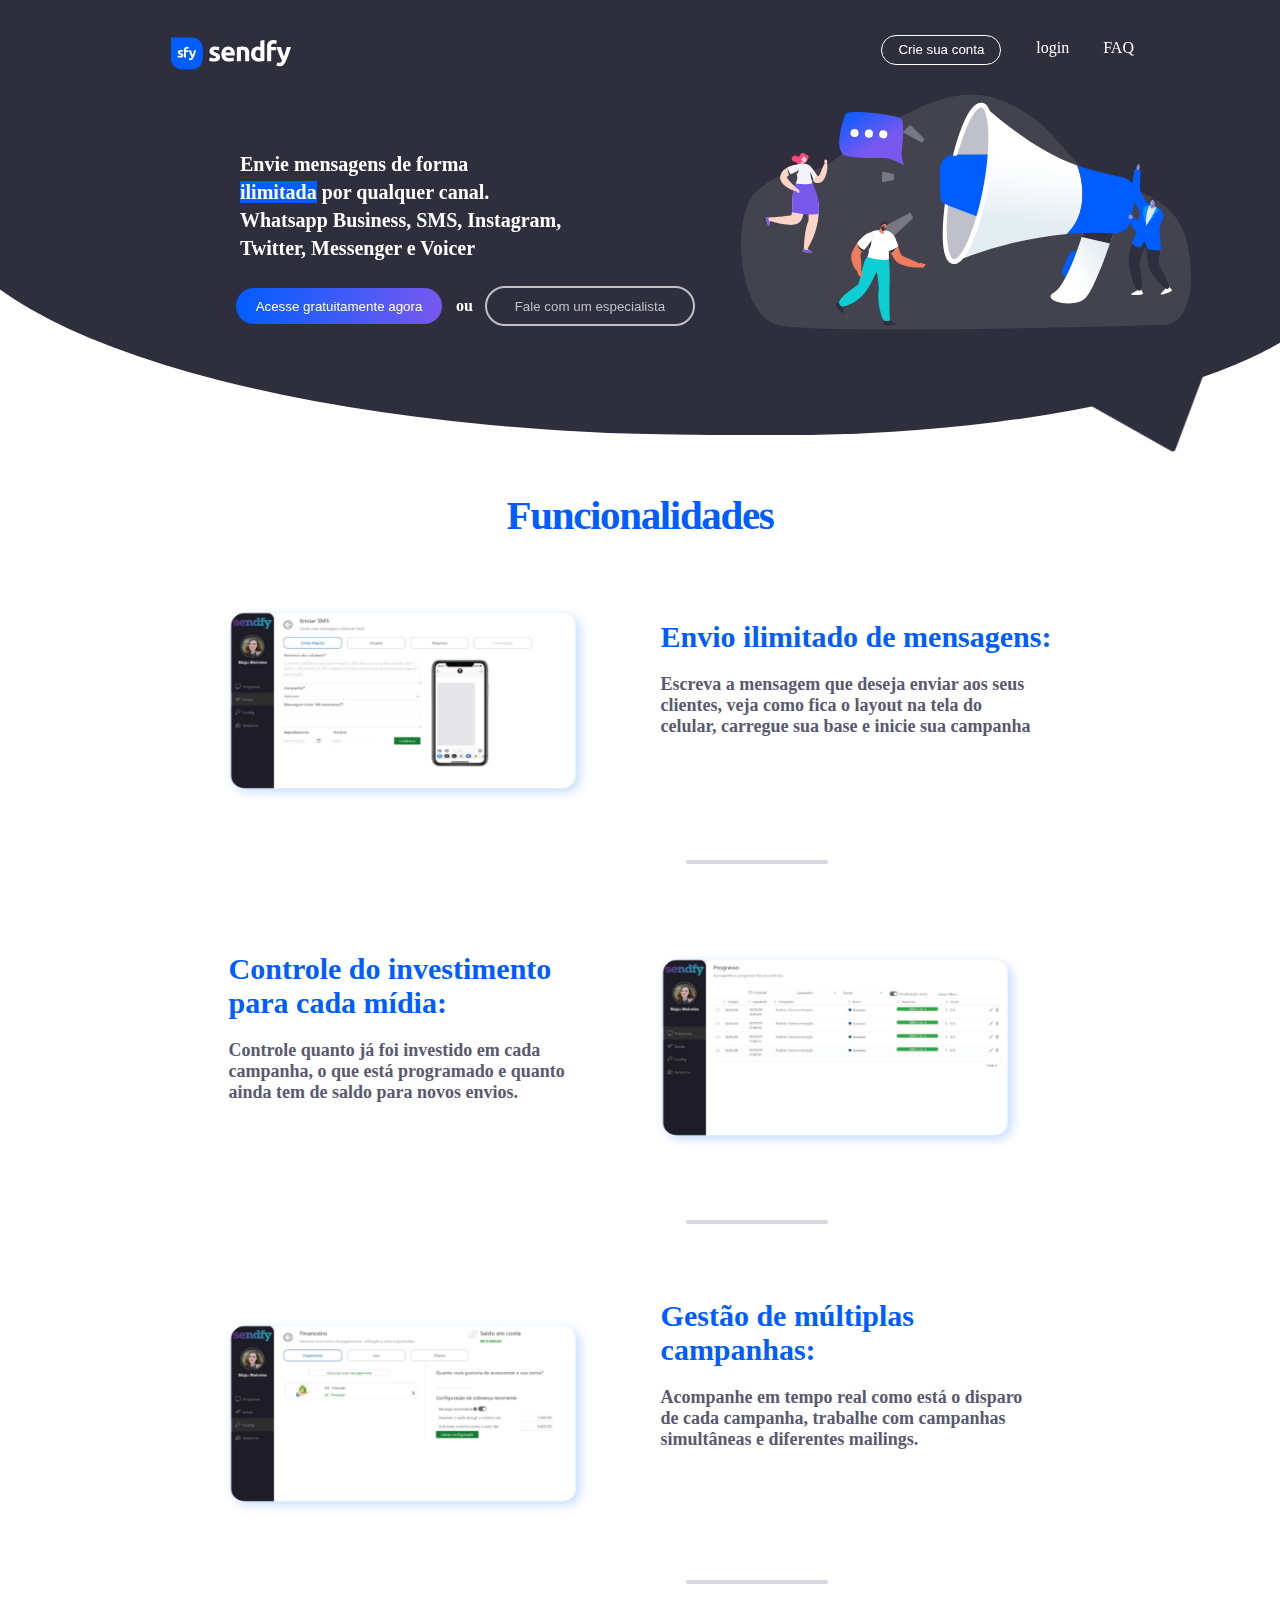
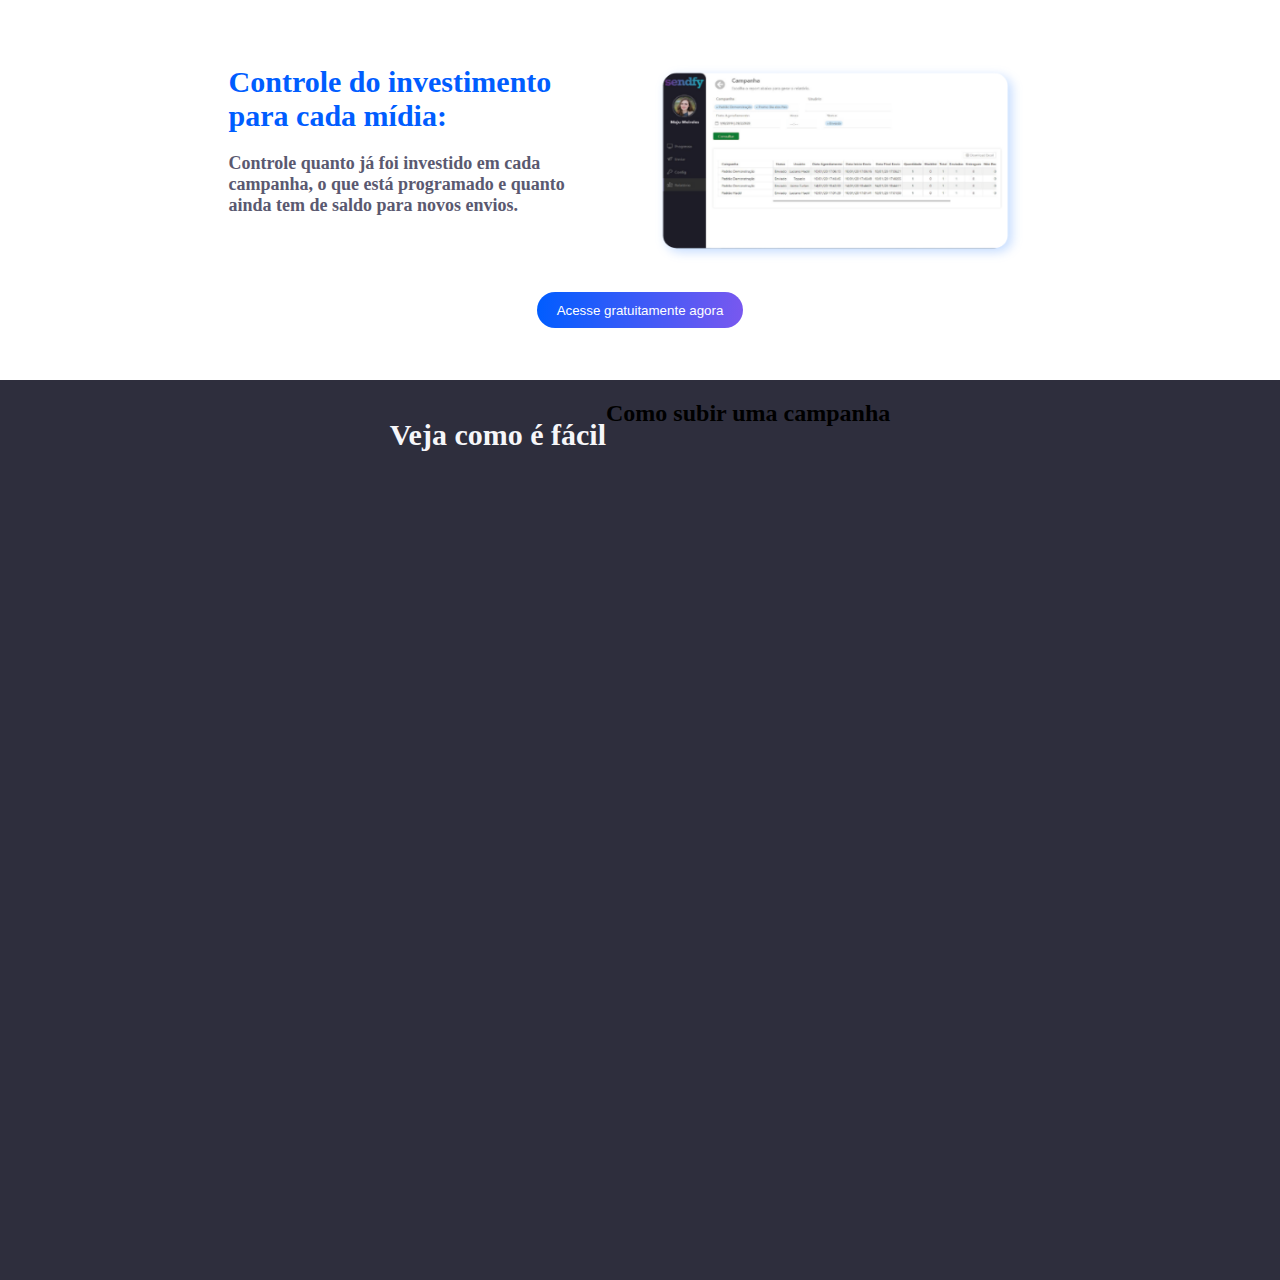
==== index.html @ 3ea8d03f "Parte de funcionalidades no index" ====
<!DOCTYPE html>
<html lang="en">
<head>
    <meta charset="UTF-8">
    <meta name="viewport" content="width=device-width, initial-scale=1.0">
    <meta http-equiv="X-UA-Compatible" content="ie=edge">
    <title>Sendfy</title>
    <link rel="stylesheet" type="text/css" href="./css/index.css">
</head>
<body>
    <div class="cabecalho-rolagem">
        <img class="logo_sendfy_rolagem" src="./imgs/logo_sendfy.svg"/>
        <button class="botao-criar-conta menu-rolagem">Crie sua conta</button>
        <div class="menu-cabecalho menu-rolagem-div">
            <a class="login">login</a>
            <a class="faq">FAQ</a>
        </div>
    </div>
    <div class="cabecalho">
        <button class="botao-criar-conta">Crie sua conta</button>
        <div class="menu-cabecalho">
            <a class="login">login</a>
            <a class="faq">FAQ</a>
        </div>
        <img class="logo_sendfy" src="./imgs/logo_sendfy.svg"/>
        <img class="ilustra_topo" src="./imgs/ilustra_topo.svg"/>
        <p class="texto-cabecalho-1"><b>Envie mensagens de forma <br><a class="ilimitada">ilimitada<a> por qualquer canal.<br>
            Whatsapp Business, SMS, Instagram, Twitter, Messenger e Voicer</br></p>
        <div class="botoes-cabecalho">
            <button class="botao-acesse-agora">Acesse gratuitamente agora</button>
            &nbsp; ou &nbsp;
            <button class="botao-falar-com">Fale com um especialista</button>
        </div>
        
    </div>
    <div class="funcionalidades">
        <h3 class="titulo-funcionalidades">Funcionalidades</h3>
        <div class="div-funcionalidades">
            <div class="funcionalidades-esquerda">
                <img class="img-funcionalidade" src="./imgs/Asset 10.png">
                <div class="borda"></div>
                <h1 class="titulo-funcionalidade">Controle do investimento<br> para cada mídia:</h1>
                <p class="texto-funcionalidade posicionamento-texto">Controle quanto já foi investido em cada<br>
                    campanha, o que está programado e quanto<br>
                    ainda tem de saldo para novos envios.</p>
                <img class="img-funcionalidade" src="./imgs/Asset 8.png">
                <div class="borda-3"></div>
                <h1 class="titulo-funcionalidade">Controle do investimento<br> para cada mídia:</h1>
                <p class="texto-funcionalidade posicionamento-texto">Controle quanto já foi investido em cada<br>
                    campanha, o que está programado e quanto<br>
                    ainda tem de saldo para novos envios.</p>
            </div>
            
            <div class="funcionalidades-direita">
                <h1 class="titulo-funcionalidade">Envio ilimitado de mensagens:</h1>
                <p class="texto-funcionalidade posicionamento-texto">Escreva a mensagem que deseja enviar aos seus <br>
                clientes, veja como fica o layout na tela do <br>
                celular, carregue sua
               base e inicie sua campanha</p>
               <img class="img-funcionalidade" src="./imgs/Asset 9.png">
               <div class="borda-2"></div>
               <h1 class="titulo-funcionalidade">Gestão de múltiplas <br> campanhas:</h1>
               <p class="texto-funcionalidade posicionamento-texto">Acompanhe em tempo real como está o disparo<br>
                de cada campanha, trabalhe com campanhas<br>
                simultâneas e diferentes mailings.</p>
                <img class="img-funcionalidade" src="./imgs/Asset 7.png">
            </div>
            <button class="botao-acesse-agora-funcionalidades">Acesse gratuitamente agora</button>
        </div>
    </div>
    <div class="veja">
        <h1 class="titulo-veja">Veja como é fácil</h1>
        <div class="veja-textos">
            <h2 class="veja-campanha">Como subir uma campanha</h2>
        </div>
        <div class="veja-imgs">
            
        </div>
    </div>
</body>
</html>
---- css/index.css ----
body{
    margin: 0;
    height: 2000px;
    overflow-x: hidden;
}

.cabecalho{
    top: 0px;
    left: -62px;
    width: 110%;
    height: 435px;
    background: #2E2E3D 0% 0% no-repeat padding-box;
    opacity: 1;
    border-radius: 0 0 40% 55%;
    position: absolute;
    z-index: 2;
}
.cabecalho-rolagem{
    width: 100%;
    height: 50px;
    background: rgba(46, 46, 61, 0.8) no-repeat padding-box;
    position: fixed;
    z-index: 1;
}

.cabecalho:after {
    content: "";
    width: 3px;
    height: 40px;
    position: absolute;
    border-left: 60px solid transparent;
    border-right: 60px solid transparent;
    border-top: 70px solid #2E2E3D;
    bottom: -57px;
    left: 83%;
    transform: rotate(71deg);
    -ms-transform: rotate(72deg);
    -webkit-transform: rotate(-20deg);
}

.logo_sendfy {
    position: absolute;
    top: 7%;
    left: 233px;
    width: 120px;
    height: 47px;
    /* background: transparent url(./imgs/logo_sendfy.png) 0% 0% no-repeat padding-box; */
    opacity: 1;
}

.logo_sendfy_rolagem{
    position: absolute;
    left: 249px;
    width: 130px;
    height: 47px;
    /* background: transparent url(./imgs/logo_sendfy.png) 0% 0% no-repeat padding-box; */
    opacity: 1 !important;
}

.ilustra_topo {
    position: absolute;
    top: 36px;
    left: 57%;
    width: 450px;
    height: 352px;
    /* background: transparent url(./imgs/ilustra_topo.png) 0% 0% no-repeat padding-box; */
    opacity: 1;
}

.texto-cabecalho-1 {
    position: relative;
    margin: 0;
    line-height: 28px;
    font-size: 20px;
    top: 150px;
    left: 302px;
    width: 389px;
    height: 30px;
    text-align: left;
    font: Regular 27px/39px Objektiv Mk3 XBold;
    letter-spacing: 0;
    color: #FFFFFF;
    opacity: 1;
}

.ilimitada{
    background: #005DFF 0% 0% no-repeat padding-box;
}

.menu-cabecalho{
    position: absolute;
    left: 78%;
    top: 9%;
}

.botao-criar-conta {
    position: absolute;
    left: 67%;
    top: 8%;
    border-radius: 20px;
    width: 120px;
    height: 30px;
    background: #FFFFFF00 0% 0% no-repeat padding-box;
    border: 1px solid #FFFFFF;
    color: #FFFFFF;
    border-radius: 20px;
    opacity: 1;
}

.botoes-cabecalho{
    position: absolute;
    top: 286px;
    left: 296px;
    color: #FFFFFF;
}

.botao-acesse-agora{
    width: 210px;
    height: 40px;
    background: transparent linear-gradient(94deg, #005DFF 0%, #7958EF 100%) 0% 0% no-repeat padding-box;
    border-radius: 25px;
    border-color: transparent;
    color: #FFFFFF;
    opacity: 1;
}

.botao-falar-com{
    width: 210px;
    height: 40px;
    border: 2px solid #C0C0C5;
    background: transparent;
    color: #C0C0C5;
    border-radius: 25px;
    opacity: 1;
}

.menu-rolagem{
    margin-top: 4px;
}

.menu-rolagem-div{
    margin-top: 8px;
}

.login{
    margin-right: 30px;
    letter-spacing: 0;
    color: #FFFFFF;
    opacity: 1;
}

.faq{
    margin-right: 30px;
    letter-spacing: 0;
    color: #FFFFFF;
    opacity: 1; 
}
.funcionalidades{
    position: absolute;
    top: 450px;
    width: 100vw;
    height: 100vh;
    display: flex;
    flex-direction: row;
    justify-content: center;
    /* align-items: center */
}
.titulo-funcionalidades{
    width: 356px;
    height: 47px;
    font-size: 41px;
    text-align: center;
    /* font: Black 45px/64px Objektiv Mk3; */
    letter-spacing: -1.35px;
    color: #005DFF;
    opacity: 1;
}

.div-funcionalidades{
    position: absolute;
    top: 150px;
    width: 100vw;
    height: 100vh;
    display: flex;
    flex-direction: row;
    justify-content: center;
    /* align-items: center */
}

.img-funcionalidade{
    width: 380px;
    height: 208px;
    margin-right: 5%;
    margin-left: -12px;
    margin-bottom: 120px;
}

.titulo-funcionalidade{
    text-align: left;
    font: Medium 25px/30px Objektiv Mk3;
    letter-spacing: 0;
    color: #005DFF;
    opacity: 1;
    font-weight: bold;
    font-size: 30px;
}

.texto-funcionalidade{
    text-align: left;
    font: Regular 17px/24px Objektiv Mk3;
    letter-spacing: 0;
    color: #5A5970;
    opacity: 1;
    font-size: 18px;
}

.funcionalidades-esquerda{
    margin-right: 5%;
}

.posicionamento-texto{
    margin-bottom: 210px;
}

.borda{
    top: 260px;
    left: 686px;
    width: 142px;
    height: 4px;
    background: #7F7DA1 0% 0% no-repeat padding-box;
    border-radius: 2px;
    opacity: 0.3;
    position: absolute;
}

.borda-2{
    top: 620px;
    left: 686px;
    width: 142px;
    height: 4px;
    background: #7F7DA1 0% 0% no-repeat padding-box;
    border-radius: 2px;
    opacity: 0.3;
    position: absolute;
}

.borda-3{
    top: 980px;
    left: 686px;
    width: 142px;
    height: 4px;
    background: #7F7DA1 0% 0% no-repeat padding-box;
    border-radius: 2px;
    opacity: 0.3;
    position: absolute;
}

.botao-acesse-agora-funcionalidades{
    position: absolute;
    top: 1290px;
    width: 210px;
    height: 40px;
    background: transparent linear-gradient(94deg, #005DFF 0%, #7958EF 100%) 0% 0% no-repeat padding-box;
    border-radius: 25px;
    border-color: transparent;
    color: #FFFFFF;
    opacity: 1;
}

.veja{
    position: absolute;
    top: 1980px;
    background: #2E2E3D 0% 0% no-repeat padding-box;
    opacity: 1;
    width: 100vw;
    height: 100vh;
    display: flex;
    flex-direction: row;
    justify-content: center;
}

.titulo-veja{
    color: #F6F6F9;
    font-size: 30px;
    margin-top: 3%;
}

.veja-textos{
    
}
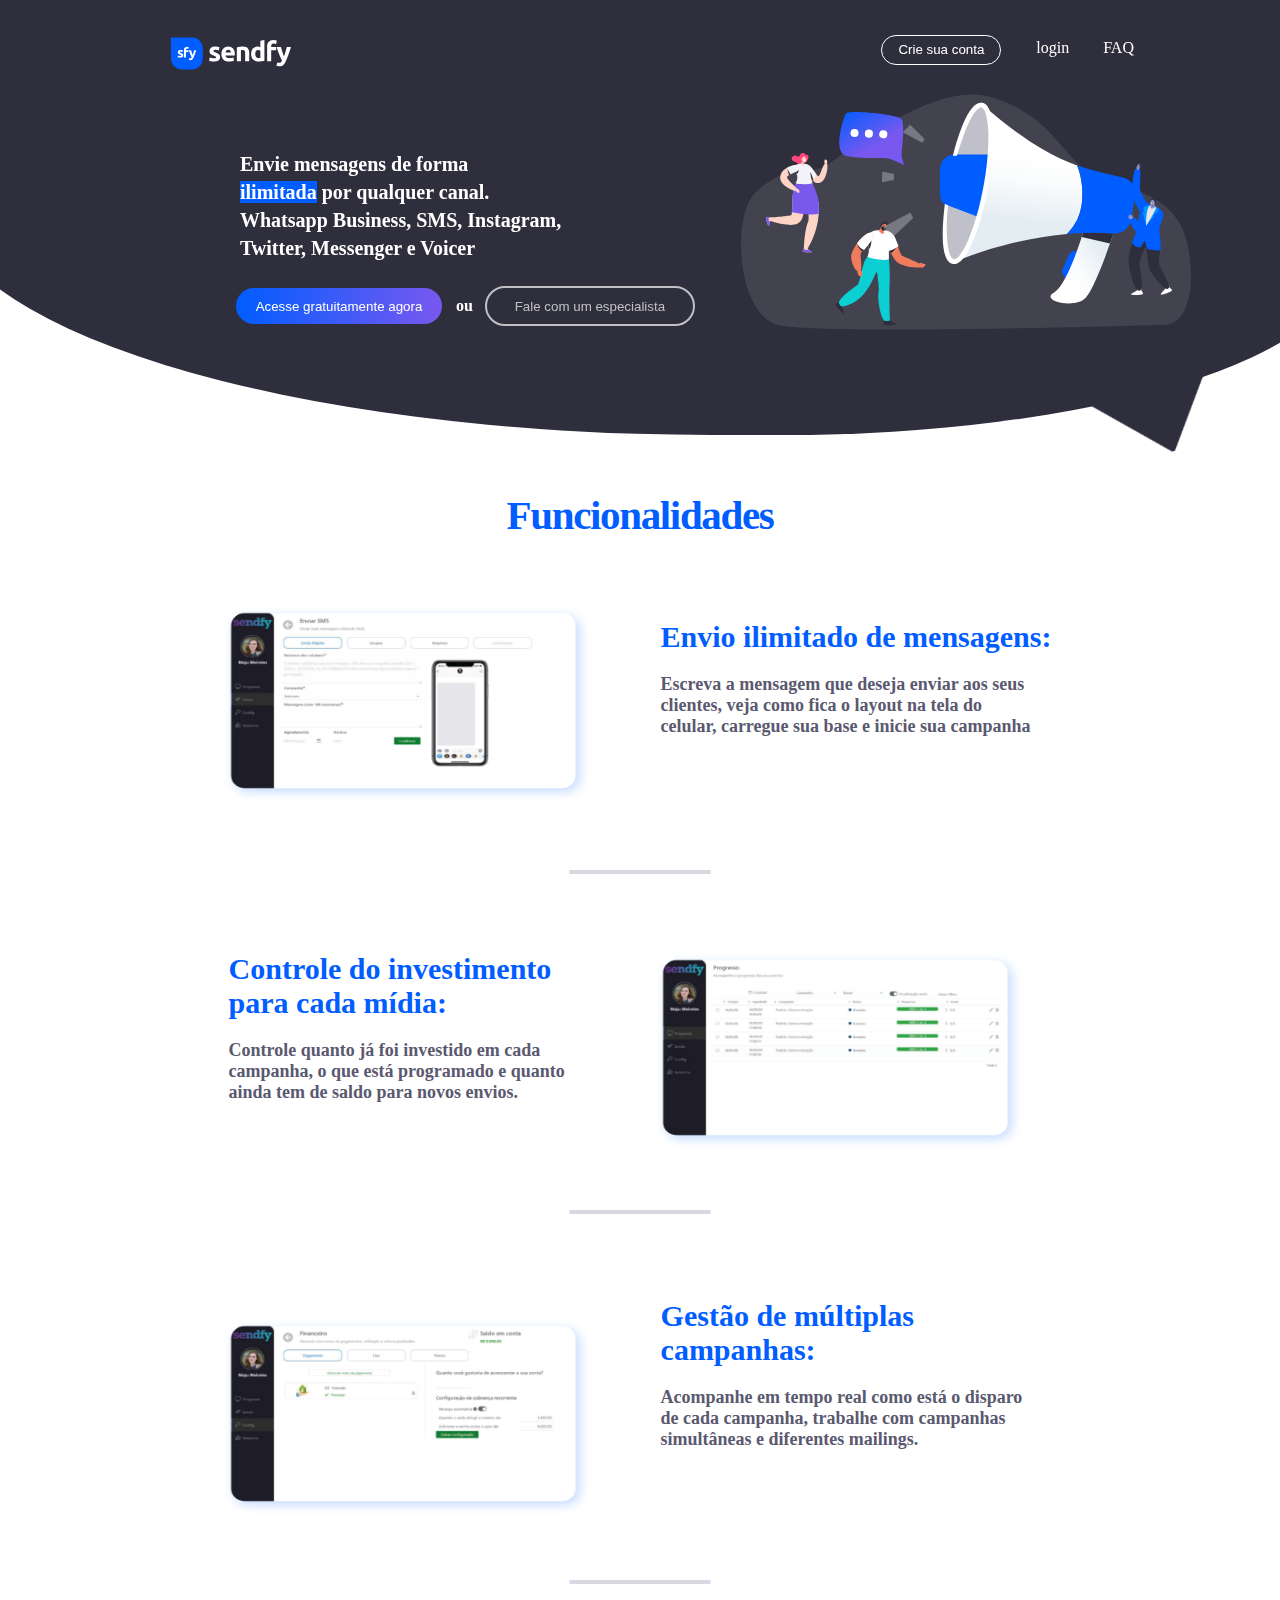
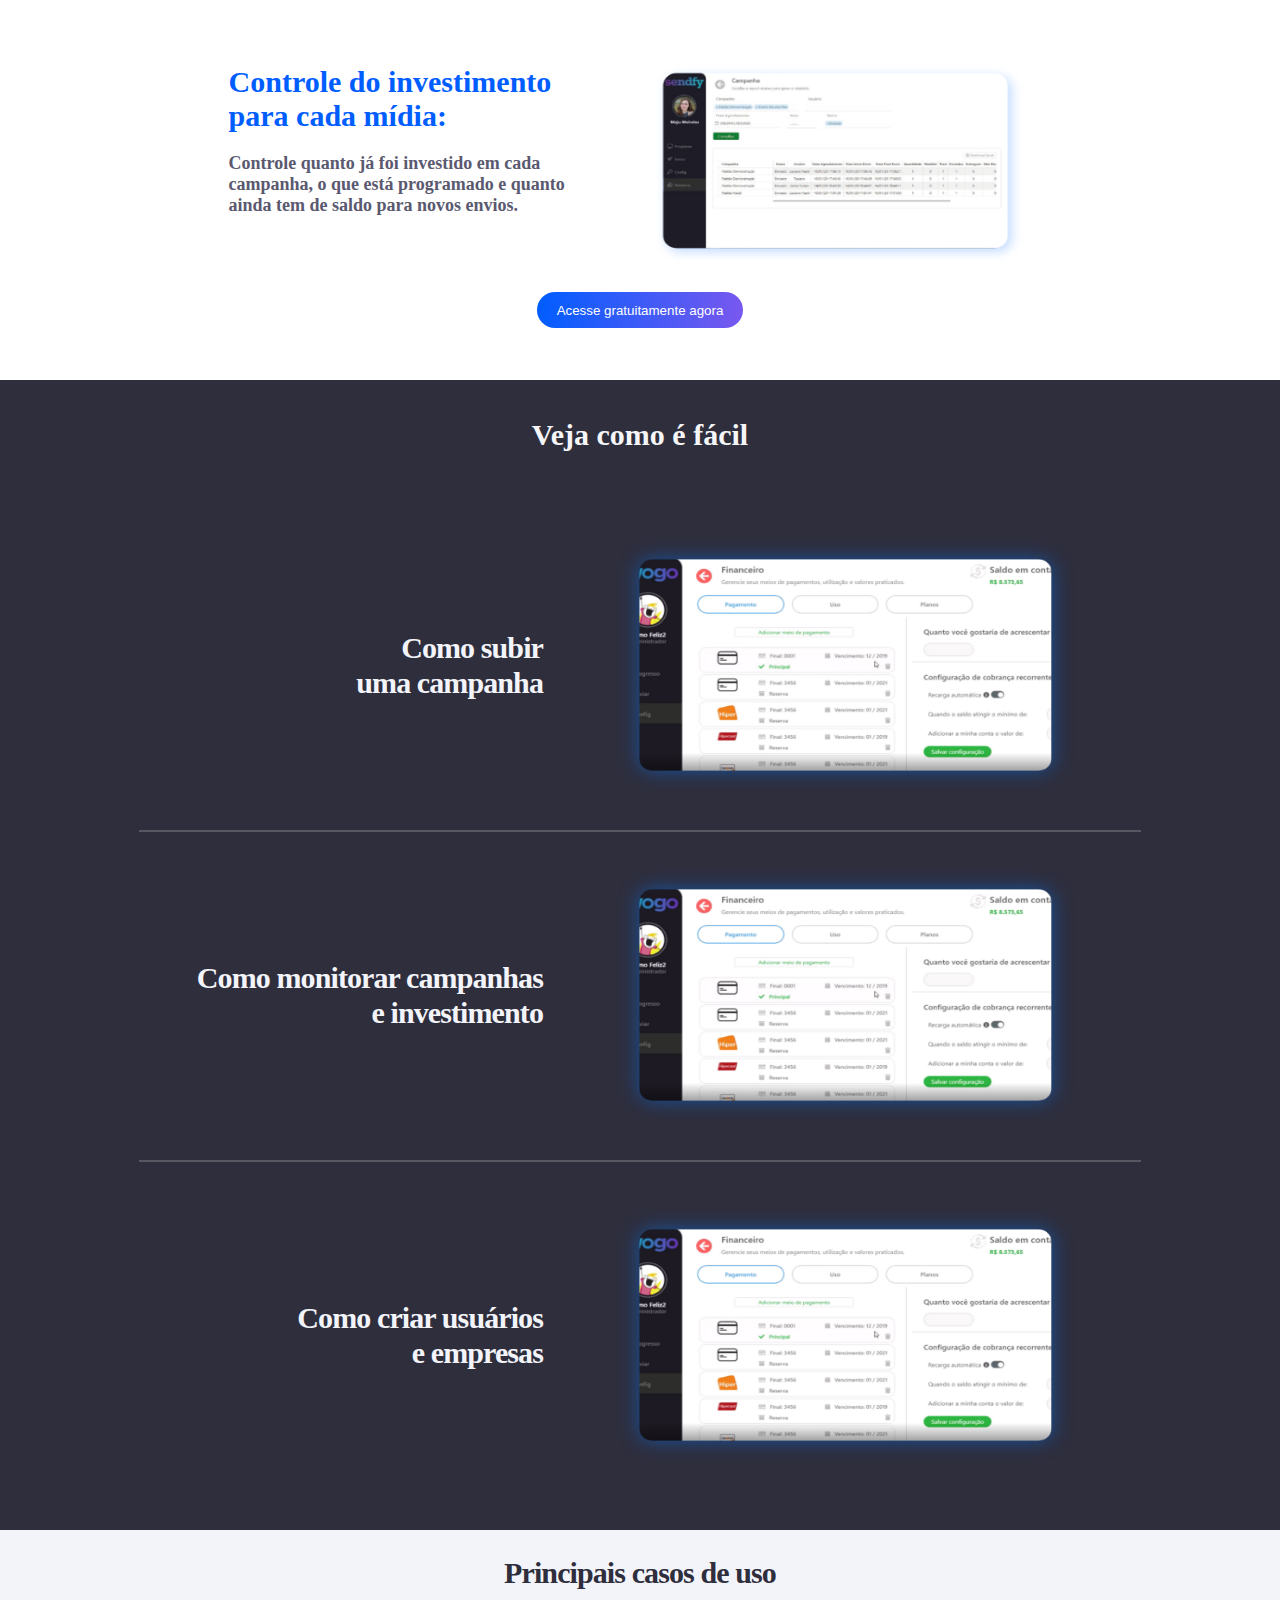
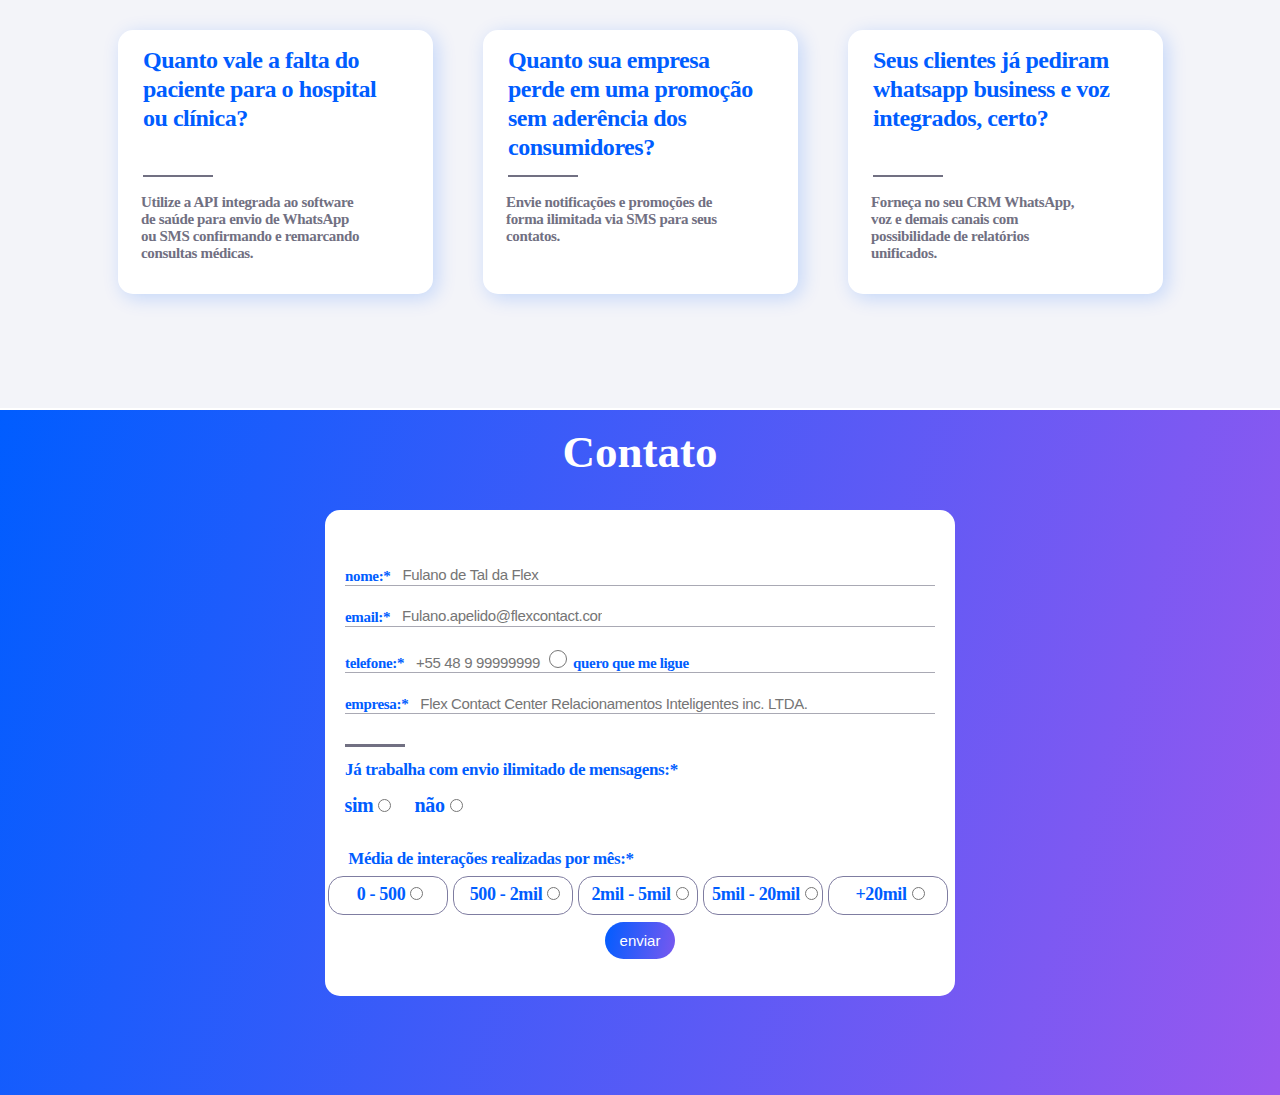
==== commit 4698333c: "casos e inicio do rodapé" ====
--- a/index.html
+++ b/index.html
@@ -13,14 +13,14 @@
         <button class="botao-criar-conta menu-rolagem">Crie sua conta</button>
         <div class="menu-cabecalho menu-rolagem-div">
             <a class="login">login</a>
-            <a class="faq">FAQ</a>
+            <a class="faq" href="faq.html">FAQ</a>
         </div>
     </div>
     <div class="cabecalho">
         <button class="botao-criar-conta">Crie sua conta</button>
         <div class="menu-cabecalho">
             <a class="login">login</a>
-            <a class="faq">FAQ</a>
+            <a class="faq" href="faq.html">FAQ</a>
         </div>
         <img class="logo_sendfy" src="./imgs/logo_sendfy.svg"/>
         <img class="ilustra_topo" src="./imgs/ilustra_topo.svg"/>
@@ -35,30 +35,30 @@
     </div>
     <div class="funcionalidades">
         <h3 class="titulo-funcionalidades">Funcionalidades</h3>
+        <div class="borda"></div>
+        <div class="borda-2"></div>
+        <div class="borda-3"></div>
         <div class="div-funcionalidades">
-            <div class="funcionalidades-esquerda">
+            <div class="esquerda">
                 <img class="img-funcionalidade" src="./imgs/Asset 10.png">
-                <div class="borda"></div>
                 <h1 class="titulo-funcionalidade">Controle do investimento<br> para cada mídia:</h1>
                 <p class="texto-funcionalidade posicionamento-texto">Controle quanto já foi investido em cada<br>
                     campanha, o que está programado e quanto<br>
                     ainda tem de saldo para novos envios.</p>
                 <img class="img-funcionalidade" src="./imgs/Asset 8.png">
-                <div class="borda-3"></div>
                 <h1 class="titulo-funcionalidade">Controle do investimento<br> para cada mídia:</h1>
                 <p class="texto-funcionalidade posicionamento-texto">Controle quanto já foi investido em cada<br>
                     campanha, o que está programado e quanto<br>
                     ainda tem de saldo para novos envios.</p>
             </div>
             
-            <div class="funcionalidades-direita">
+            <div class="direita">
                 <h1 class="titulo-funcionalidade">Envio ilimitado de mensagens:</h1>
                 <p class="texto-funcionalidade posicionamento-texto">Escreva a mensagem que deseja enviar aos seus <br>
                 clientes, veja como fica o layout na tela do <br>
                 celular, carregue sua
                base e inicie sua campanha</p>
                <img class="img-funcionalidade" src="./imgs/Asset 9.png">
-               <div class="borda-2"></div>
                <h1 class="titulo-funcionalidade">Gestão de múltiplas <br> campanhas:</h1>
                <p class="texto-funcionalidade posicionamento-texto">Acompanhe em tempo real como está o disparo<br>
                 de cada campanha, trabalhe com campanhas<br>
@@ -70,12 +70,89 @@
     </div>
     <div class="veja">
         <h1 class="titulo-veja">Veja como é fácil</h1>
-        <div class="veja-textos">
-            <h2 class="veja-campanha">Como subir uma campanha</h2>
+        <div class="div-veja-1">
+                <h2 class="texto-veja">Como subir <br> uma campanha</h2>
+                <img class="video-veja" src="./imgs/Imagem 6.png" >
+                <div class="barra"></div>
         </div>
-        <div class="veja-imgs">
-            
+        <div class="div-veja-2">
+            <h2 class="texto-veja">Como monitorar campanhas <br> e investimento</h2>
+            <img class="video-veja" src="./imgs/Imagem 6.png" >
+            <div class="barra"></div>
         </div>
+        <div class="div-veja-3">
+            <h2 class="texto-veja">Como criar usuários <br>e empresas</h2>
+            <img class="video-veja" src="./imgs/Imagem 6.png" >
+        </div>
+    </div>
+    <div class="principais-casos">
+        <h2 class="titulo-casos">Principais casos de uso</h2>
+        <div class="casos-1">
+            <h1 class="titulo-caso">Quanto vale a falta do paciente para o hospital ou clínica?</h1>
+            <div class="barra-casos"></div>
+            <p class="texto-casos">Utilize a API integrada ao software de saúde para envio de WhatsApp ou SMS confirmando e remarcando consultas médicas.</p>
+        </div>
+        <div class="casos-2">
+            <h1 class="titulo-caso">Quanto sua empresa perde em uma promoção sem aderência dos consumidores?</h1>
+            <div class="barra-casos"></div>
+            <p class="texto-casos">Envie notificações e promoções de forma ilimitada via SMS para seus contatos.</p>
+        </div>
+        <div class="casos-3">
+            <h1 class="titulo-caso">Seus clientes já pediram whatsapp business e voz integrados, certo?</h1>
+            <div class="barra-casos"></div>
+            <p class="texto-casos">Forneça no seu CRM WhatsApp, voz e demais canais com possibilidade de relatórios unificados.</p>
+        </div>
+
+    </div>
+    <div class="rodape">
+        <a class="titulo-rodape-contato"><b>Contato</b></a>
+        <form>
+            <div class="nome input">
+            <label>nome:*</label><input type="text" placeholder="Fulano de Tal da Flex"/>
+            </div>
+            <div class="input">
+            <label>email:*</label><input type="text" placeholder="Fulano.apelido@flexcontact.com.br">
+            </div>
+            <div class="input">
+            <label>telefone:*</label><input class="input-tel" type="text" placeholder="+55 48 9 99999999"><input type="radio" class="radio"><label class="meligue">quero que me ligue</label>
+            </div>
+            <div class="input">
+            <label>empresa:*</label><input class="empresa" type="text" placeholder="Flex Contact Center Relacionamentos Inteligentes inc. LTDA."/>
+            </div>
+
+            <div class="risco"></div>
+
+            <div class="envio-mensagem">
+                <h1>Já trabalha com envio ilimitado de mensagens:*</h1>
+            </div>
+            <div class="sim-nao">
+                <label>sim</label><input class="input-sim" type="radio"/><label class="label-nao">não</label><input type="radio"/>
+            </div>
+
+            <div class="interacoes">
+                <h1>Média de interações realizadas por mês:*</h1>
+            </div>
+
+            <div class="radiobox-interacoes">
+                <div class="radiobox">
+                <label>0 - 500</label><input type="radio"/>
+                </div>
+                <div class="radiobox">
+                <label>500 - 2mil</label><input type="radio"/>
+                </div>
+                <div class="radiobox">
+                <label>2mil - 5mil</label><input type="radio"/>
+                </div>
+                <div class="radiobox">
+                <label>5mil - 20mil</label><input type="radio"/>
+                </div>
+                <div class="radiobox">
+                <label>+20mil</label><input type="radio"/>
+                </div>
+            </div>
+
+            <button class="botao-enviar">enviar</button>
+        </form>
     </div>
 </body>
 </html>--- a/css/index.css
+++ b/css/index.css
@@ -91,6 +91,7 @@
     position: absolute;
     left: 78%;
     top: 9%;
+    z-index: 1;
 }
 
 .botao-criar-conta {
@@ -153,7 +154,8 @@
     margin-right: 30px;
     letter-spacing: 0;
     color: #FFFFFF;
-    opacity: 1; 
+    opacity: 1;
+    text-decoration: none;
 }
 .funcionalidades{
     position: absolute;
@@ -214,7 +216,7 @@
     font-size: 18px;
 }
 
-.funcionalidades-esquerda{
+.esquerda{
     margin-right: 5%;
 }
 
@@ -223,8 +225,12 @@
 }
 
 .borda{
-    top: 260px;
-    left: 686px;
+    position: absolute;
+    top: 420px;
+    display: flex;
+    flex-direction: row;
+    justify-content: center;
+    /* align-items: center */
     width: 142px;
     height: 4px;
     background: #7F7DA1 0% 0% no-repeat padding-box;
@@ -234,8 +240,12 @@
 }
 
 .borda-2{
-    top: 620px;
-    left: 686px;
+    position: absolute;
+    top: 760px;
+    display: flex;
+    flex-direction: row;
+    justify-content: center;
+    /* align-items: center */
     width: 142px;
     height: 4px;
     background: #7F7DA1 0% 0% no-repeat padding-box;
@@ -245,8 +255,12 @@
 }
 
 .borda-3{
-    top: 980px;
-    left: 686px;
+    position: absolute;
+    top: 1130px;
+    display: flex;
+    flex-direction: row;
+    justify-content: center;
+    /* align-items: center */
     width: 142px;
     height: 4px;
     background: #7F7DA1 0% 0% no-repeat padding-box;
@@ -268,15 +282,48 @@
 }
 
 .veja{
+    background: #2E2E3D 0% 0% no-repeat padding-box;
     position: absolute;
     top: 1980px;
-    background: #2E2E3D 0% 0% no-repeat padding-box;
-    opacity: 1;
+    width: 100vw;
+    height: 1150px;
+    display: flex;
+    flex-direction: row;
+    justify-content: center;
+    /* align-items: center */
+}
+
+.div-veja-1{
+    position: absolute;
+    top: 150px;
     width: 100vw;
     height: 100vh;
     display: flex;
     flex-direction: row;
     justify-content: center;
+    /* align-items: center */
+}
+
+.div-veja-2{
+    position: absolute;
+    top: 480px;
+    width: 100vw;
+    height: 100vh;
+    display: flex;
+    flex-direction: row;
+    justify-content: center;
+    /* align-items: center */
+}
+
+.div-veja-3{
+    position: absolute;
+    top: 820px;
+    width: 100vw;
+    height: 100vh;
+    display: flex;
+    flex-direction: row;
+    justify-content: center;
+    /* align-items: center */
 }
 
 .titulo-veja{
@@ -285,6 +332,319 @@
     margin-top: 3%;
 }
 
-.veja-textos{
-    
-}+.texto-veja{
+    width: 347px;
+    font-size: 30px;
+    position: relative;
+    text-align: right;
+    font: Bold 30px/35px Objektiv Mk3;
+    letter-spacing: -0.9px;
+    color: #F3F4F9;
+    opacity: 1;
+    top: 75px;
+    margin-right: 5%;
+}
+
+.video-veja{
+    width: 477px;
+    height: 270px;
+    border-radius: 15px;
+    opacity: 1;
+}
+
+.barra {
+    border: 1px solid #585863;
+    opacity: 1;
+    position: absolute;
+    top: 300px;
+    width: 1000px;
+    height: 0px;
+    display: flex;
+    flex-direction: row;
+    justify-content: center;
+    /* align-items: center; */
+}
+
+.principais-casos{
+    top: 3130px;
+    left: 0px;
+    height: 478px;
+    background: #F3F4F9 0% 0% no-repeat padding-box;
+    opacity: 1;
+    position: absolute;
+    width: 100vw;
+    display: flex;
+    flex-direction: row;
+    justify-content: center;
+    /* align-items: center */
+}
+
+.titulo-casos {
+    width: 347px;
+    height: 32px;
+    font-size: 30px;
+    position: absolute;
+    text-align: center;
+    font: Bold 30px/35px Objektiv Mk3;
+    letter-spacing: -0.9px;
+    color: #2E2E3D;
+    opacity: 1;
+}
+
+.casos-1{
+    position: relative;
+    top: 100px;
+    width: 315px;
+    height: 264px;
+    background: #FFFFFF 0% 0% no-repeat padding-box;
+    box-shadow: 4px 4px 19px #005DFF33;
+    border-radius: 15px;
+    opacity: 1;
+    margin-left: 1px;
+}
+.casos-2{
+    position: relative;
+    top: 100px;
+    width: 315px;
+    height: 264px;
+    background: #FFFFFF 0% 0% no-repeat padding-box;
+    box-shadow: 4px 4px 19px #005DFF33;
+    border-radius: 15px;
+    opacity: 1;
+    margin-left: 50px;
+    margin-right: 50px;
+}
+.casos-3{
+    position: relative;
+    top: 100px;
+    width: 315px;
+    height: 264px;
+    background: #FFFFFF 0% 0% no-repeat padding-box;
+    box-shadow: 4px 4px 19px #005DFF33;
+    border-radius: 15px;
+    opacity: 1;
+}
+
+.titulo-caso{
+    width: 254px;
+    height: 93px;
+    text-align: left;
+    font: Bold 24px/29px Objektiv Mk3;
+    letter-spacing: -0.48px;
+    color: #005DFF;
+    opacity: 1;
+    margin-left: 25px;
+}
+
+.barra-casos{
+    position: relative;
+    top: 20px;
+    margin-left: 25px;
+    width: 70px;
+    height: 2px;
+    background: #717082 0% 0% no-repeat padding-box;
+    opacity: 1;
+    z-index: 1;
+}
+
+.texto-casos {
+    text-align: left;
+    font: Regular 17px/24px Objektiv Mk3;
+    letter-spacing: -0.34px;
+    color: #717082;
+    opacity: 1;
+    margin-left: 23px;
+    margin-right: 70px;
+    margin-top: 37px;
+    font-size: 15px;
+}
+
+.rodape{
+    top: 3607px;
+    left: 0px;
+    height: 478px;
+    background: transparent linear-gradient(106deg, #005DFF 0%, #9958EF 100%) 0% 0% no-repeat padding-box;
+    opacity: 1;
+    position: absolute;
+    width: 100vw;
+    display: flex;
+    flex-direction: row;
+    justify-content: center;
+    /* align-items: center */
+}
+
+.titulo-rodape{
+    width: 347px;
+    height: 32px;
+    font-size: 30px;
+    position: absolute;
+    text-align: center;
+    font: Bold 30px/35px Objektiv Mk3;
+    letter-spacing: -0.9px;
+    color: #2E2E3D;
+    opacity: 1;
+}
+
+.rodape {
+    top: 3530px;
+    left: 0px;
+    width: 100%;
+    height: 685px;
+    background: transparent linear-gradient(106deg, #005dff 0%, #9958ef 100%) 0% 0% no-repeat padding-box;
+    opacity: 1;
+    text-align: center;
+    margin-top: 80px;
+  }
+
+  .titulo-rodape-contato{
+    height: 38px;
+    font-size: 70px;
+    position: absolute;
+    width: 100vw;
+    display: flex;
+    flex-direction: row;
+    justify-content: center;
+    color: #FFFFFF;
+    font-size: 45px;
+    margin-top: 16px;
+  }
+  
+  .rodape form {
+    width: 630px;
+    height: 451px;
+    background: #ffffff 0% 0% no-repeat padding-box;
+    border-radius: 15px;
+    opacity: 1;
+    margin: auto;
+    padding-top: 35px;
+  }
+  
+  .input {
+    text-align: left;
+    border-bottom: solid 1px #a9a9b4;
+    margin-left: 20px;
+    margin-right: 20px;
+    margin-top: 20px;
+  }
+  
+  .input label {
+    top: 2380px;
+    left: 665px;
+    width: 58px;
+    height: 18px;
+    text-align: left;
+    font: Regular 17px/24px Objektiv Mk3;
+    letter-spacing: -0.34px;
+    color: #005dff;
+    opacity: 1;
+    font-size: 15px;
+  }
+  
+  .input input {
+    top: 2380px;
+    left: 728px;
+    height: 18px;
+    width: 200px;
+    text-align: left;
+    font: Regular 17px/24px Objektiv Mk3;
+    letter-spacing: -0.34px;
+    color: #a9a9b4;
+    opacity: 1;
+    border: none;
+    margin-left: 10px;
+    font-size: 15px;
+  }
+  
+  .input-tel {
+    width: 130px !important;
+  }
+  
+  .meligue {
+    margin-left: -88px !important;
+  }
+  
+  .radio {
+    margin-left: -90px !important;
+  }
+  
+  .empresa {
+    width: 500px !important;
+  }
+  
+  .risco {
+    margin-top: 30px;
+    margin-left: 20px;
+    width: 60px;
+    height: 3px;
+    background: #717082 0% 0% no-repeat padding-box;
+    opacity: 1;
+  }
+  
+  
+.envio-mensagem {
+    margin-left: 20px;
+  }
+  
+  .envio-mensagem h1 {
+    text-align: left;
+    font: Bold 17px/24px Objektiv Mk3;
+    letter-spacing: -0.34px;
+    color: #005dff;
+    opacity: 1;
+  }
+  
+  .interacoes h1 {
+    margin-top: 30px;
+    font: Bold 17px/24px Objektiv Mk3;
+    letter-spacing: -0.34px;
+    color: #005dff;
+    opacity: 1;
+    width: 332px;
+    height: 18px;
+  }
+  
+  .sim-nao {
+    margin-left: -470px;
+    font: Regular 17px/24px Objektiv Mk3;
+    letter-spacing: -0.34px;
+    color: #005dff;
+    opacity: 1;
+    font-size: 20px !important;
+  }
+  
+  .label-nao {
+    margin-left: 20px;
+  }
+  
+  .radiobox-interacoes {
+    display: flex;
+    justify-content: center;
+  }
+  
+  .radiobox {
+    top: 2677px;
+    left: 665px;
+    width: 110px;
+    height: 30px;
+    border: 1px solid #7f7da1;
+    border-radius: 15px;
+    opacity: 1;
+    margin-right: 5px;
+    letter-spacing: -0.34px;
+    color: #005dff;
+    opacity: 1;
+    font-size: 18px;
+    padding-top: 7px;
+    padding-left: 8px;
+  }
+  
+  .botao-enviar {
+    margin-top: 7px;
+    border-radius: 25px;
+    font-size: 15px;
+    color: white;
+    padding: 10px 15px 10px 15px;
+    border: none;
+    background: transparent linear-gradient(101deg, #005dff 0%, #7958ef 100%) 0%
+      0% no-repeat padding-box;
+  }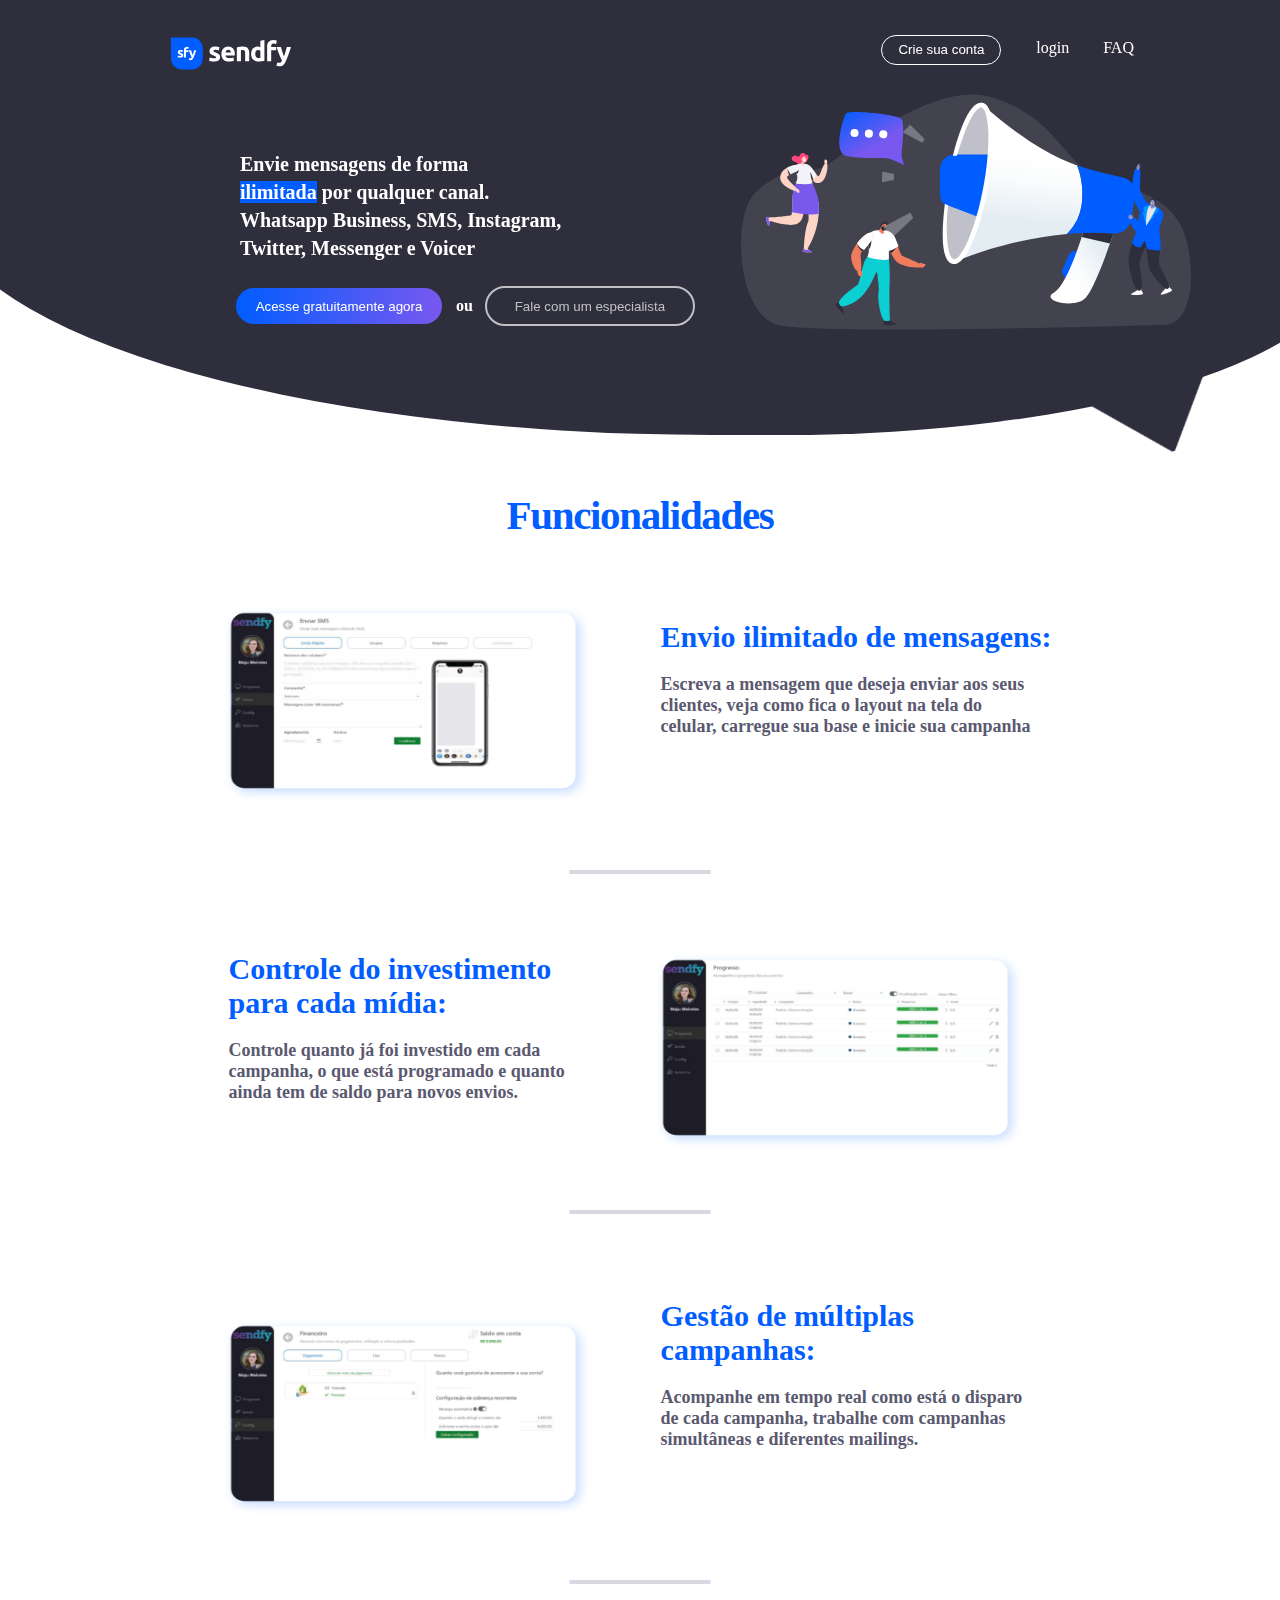
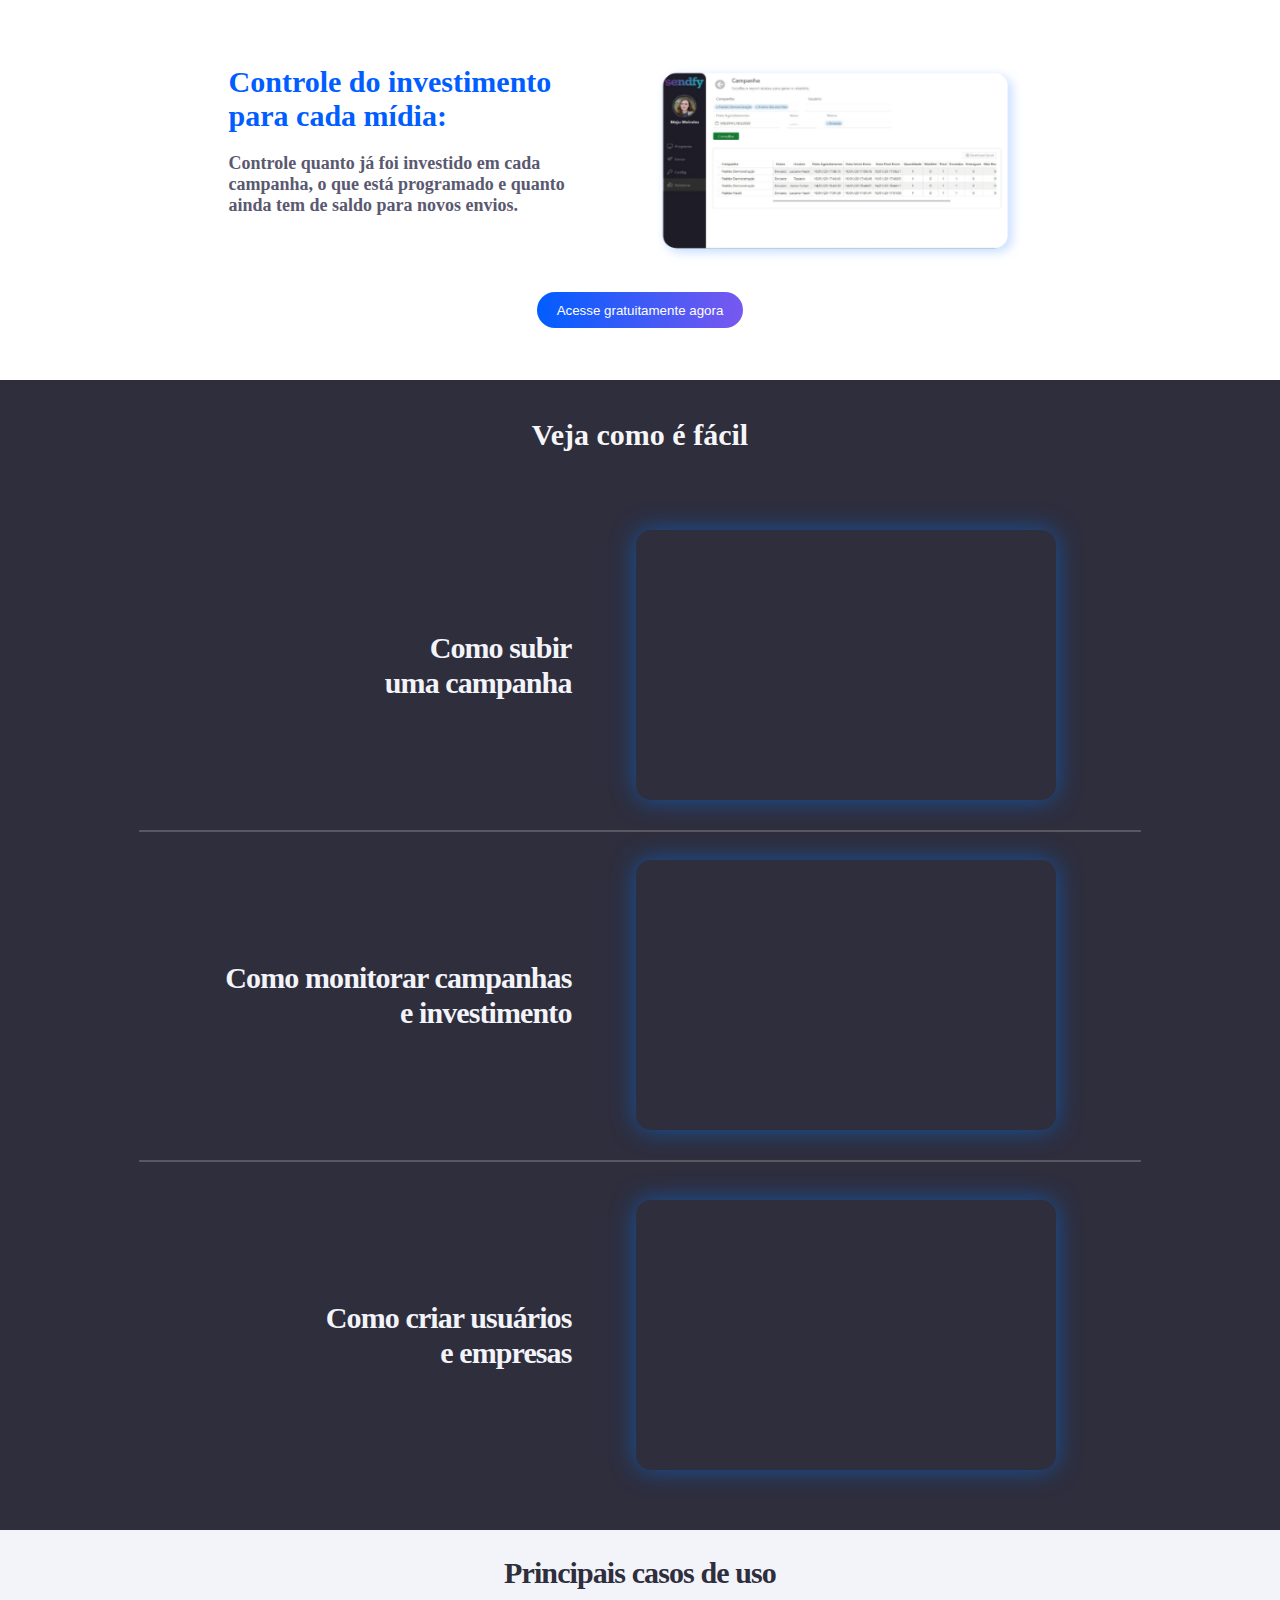
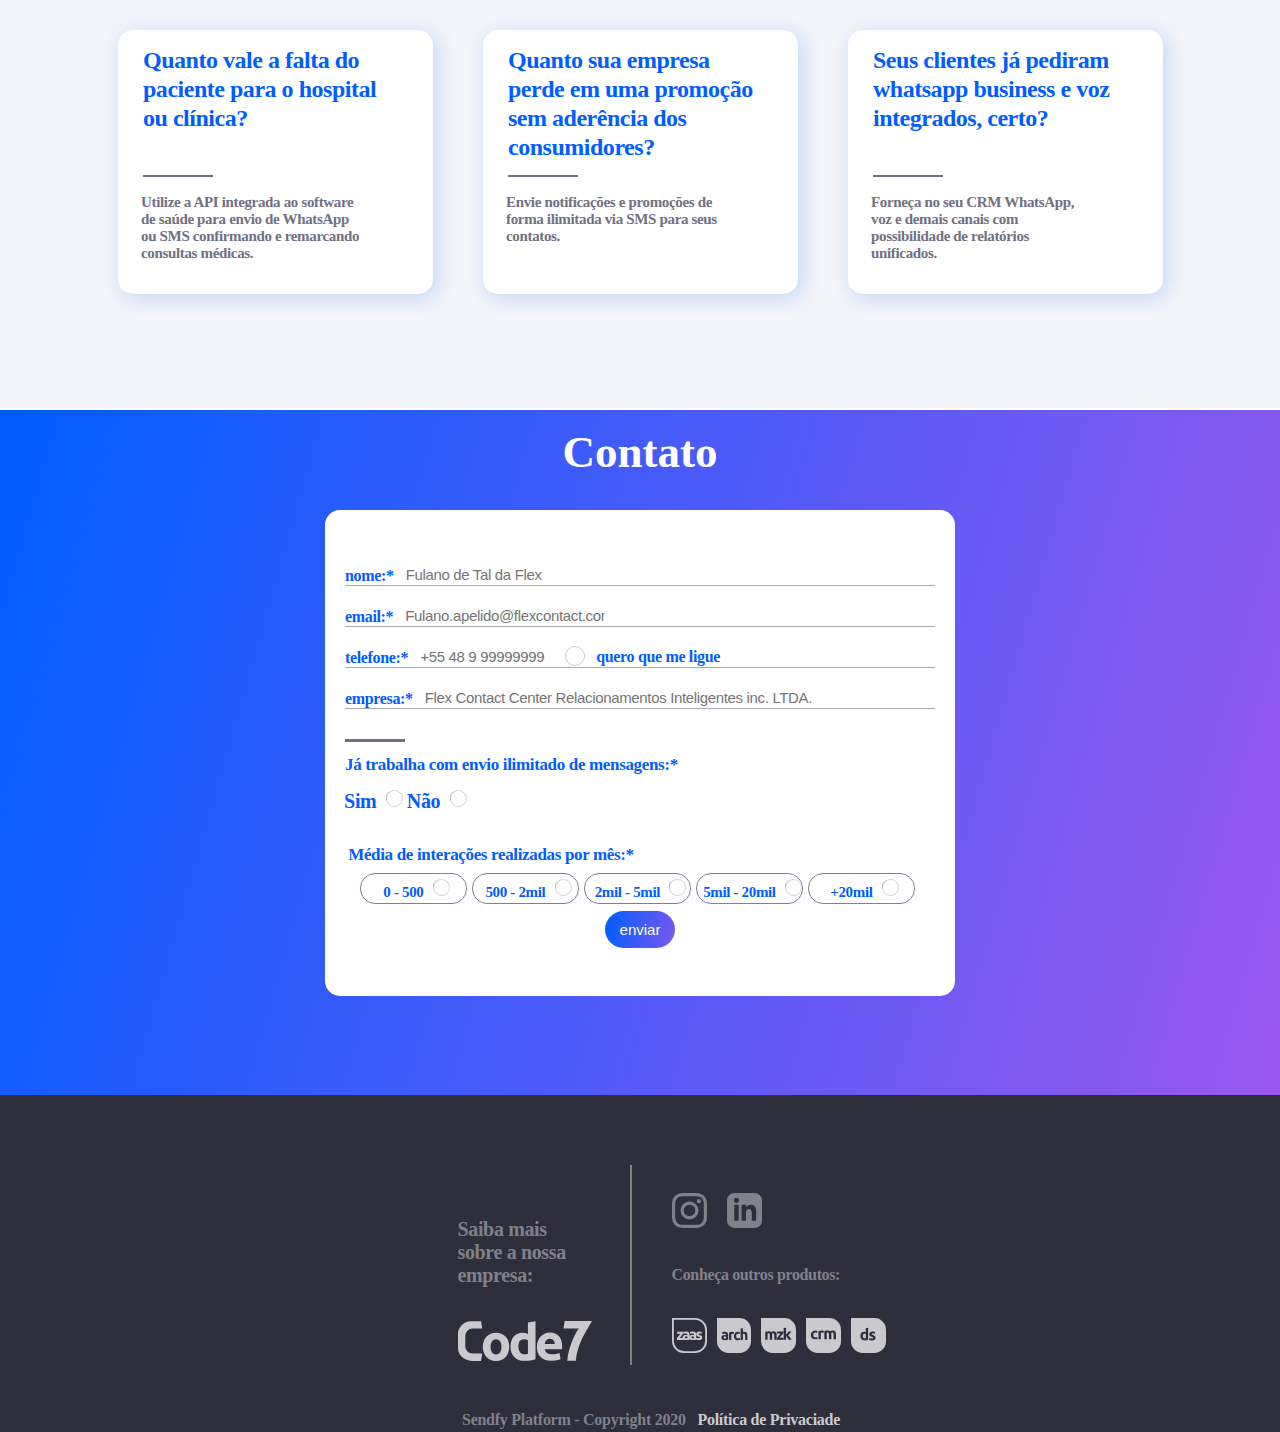
==== commit 8ac1447b: "form contato" ====
--- a/index.html
+++ b/index.html
@@ -72,17 +72,17 @@
         <h1 class="titulo-veja">Veja como é fácil</h1>
         <div class="div-veja-1">
                 <h2 class="texto-veja">Como subir <br> uma campanha</h2>
-                <img class="video-veja" src="./imgs/Imagem 6.png" >
+                <iframe class="video-veja" width="420" height="270" frameborder="0" title="AGENTE VIRTUAL" src="https://www.youtube.com/embed/4dNIA2YWS0g"></iframe class="video-veja">
                 <div class="barra"></div>
         </div>
         <div class="div-veja-2">
             <h2 class="texto-veja">Como monitorar campanhas <br> e investimento</h2>
-            <img class="video-veja" src="./imgs/Imagem 6.png" >
+            <iframe class="video-veja" width="420" height="270" frameborder="0" title="AGENTE VIRTUAL" src="https://www.youtube.com/embed/a_ifHXEO3O8"></iframe class="video-veja">
             <div class="barra"></div>
         </div>
         <div class="div-veja-3">
             <h2 class="texto-veja">Como criar usuários <br>e empresas</h2>
-            <img class="video-veja" src="./imgs/Imagem 6.png" >
+            <iframe class="video-veja" width="420" height="270" frameborder="0" title="AGENTE VIRTUAL" src="https://www.youtube.com/embed/od2rMPSuwDw"></iframe>
         </div>
     </div>
     <div class="principais-casos">
@@ -114,7 +114,13 @@
             <label>email:*</label><input type="text" placeholder="Fulano.apelido@flexcontact.com.br">
             </div>
             <div class="input">
-            <label>telefone:*</label><input class="input-tel" type="text" placeholder="+55 48 9 99999999"><input type="radio" class="radio"><label class="meligue">quero que me ligue</label>
+            <label>telefone:*</label><input class="input-tel" type="text" placeholder="+55 48 9 99999999">
+            <!-- <input type="checkbox" class="checkbox"><label class="meligue">quero que me ligue</label> -->
+                <div class="round">
+                  <input type="checkbox" id="checkbox" />
+                  <label for="checkbox"></label>
+                </div>
+                <label class="meligue">quero que me ligue</label>
             </div>
             <div class="input">
             <label>empresa:*</label><input class="empresa" type="text" placeholder="Flex Contact Center Relacionamentos Inteligentes inc. LTDA."/>
@@ -126,7 +132,12 @@
                 <h1>Já trabalha com envio ilimitado de mensagens:*</h1>
             </div>
             <div class="sim-nao">
-                <label>sim</label><input class="input-sim" type="radio"/><label class="label-nao">não</label><input type="radio"/>
+                <label>Sim</label>
+                    <input type="radio" name="mensagens" id="checkbox2" />
+                    <label for="radio" class="radio-mensagens"></label>
+                <label>Não</label>
+                    <input type="radio" name="mensagens" id="checkbox3" />
+                    <label for="radio" class="radio-mensagens1"></label>
             </div>
 
             <div class="interacoes">
@@ -135,24 +146,52 @@
 
             <div class="radiobox-interacoes">
                 <div class="radiobox">
-                <label>0 - 500</label><input type="radio"/>
+                    <label class="texto-radio">0 - 500</label>
+                    <input name="interacoes" type="radio"/>
+                    <label for="radio" class="radio-interacoes"></label>
                 </div>
                 <div class="radiobox">
-                <label>500 - 2mil</label><input type="radio"/>
+                    <label class="texto-radio">500 - 2mil</label>
+                    <input name="interacoes" type="radio"/>
+                    <label for="radio" class="radio-interacoes"></label>
                 </div>
                 <div class="radiobox">
-                <label>2mil - 5mil</label><input type="radio"/>
+                    <label class="texto-radio">2mil - 5mil</label>
+                    <input name="interacoes" type="radio"/>
+                    <label for="radio" class="radio-interacoes"></label>
                 </div>
                 <div class="radiobox">
-                <label>5mil - 20mil</label><input type="radio"/>
+                    <label class="texto-radio">5mil - 20mil</label>
+                    <input name="interacoes" type="radio"/>
+                    <label for="radio" class="radio-interacoes"></label>
                 </div>
                 <div class="radiobox">
-                <label>+20mil</label><input type="radio"/>
+                    <label class="texto-radio">+20mil</label>
+                    <input name="interacoes" type="radio"/>
+                    <label for="radio" class="radio-interacoes"></label>
                 </div>
             </div>
-
             <button class="botao-enviar">enviar</button>
         </form>
     </div>
+    <div class="fim">
+        <div class="conteudo">
+            <div class="conteudo-esquerdo">
+            <h5>Saiba mais sobre a nossa empresa:</h5>
+            <img src="./imgs/code_7.svg">
+            </div>
+            <div class="meio"></div>
+            <div class="conteudo-direito">
+            <img src="./imgs/insta.svg"><img  class="linkedin" src="./imgs/iconmonstr-linkedin-3.svg">
+            <br/><br/>
+            <p>Conheça outros produtos:</p>
+            <br/>
+            <img class="zaas" src="./imgs/zaas.svg"><img class="arch produtos" src="./imgs/arch.svg"><img class="mzq produtos" src="./imgs/mzk.svg"><img class="crm produtos" src="./imgs/crm.svg"><img class="ds produtos" src="./imgs/ds.svg">
+            </div>
+        </div>
+        <div class="copyright">
+        <p>Sendfy Platform - Copyright 2020 <a href="#">Política de Privaciade</a></p>
+        </div>
+    </div>
 </body>
 </html>--- a/css/index.css
+++ b/css/index.css
@@ -346,10 +346,8 @@
 }
 
 .video-veja{
-    width: 477px;
-    height: 270px;
+    box-shadow: 0px 0px 25px #0077FF80;
     border-radius: 15px;
-    opacity: 1;
 }
 
 .barra {
@@ -528,17 +526,11 @@
   }
   
   .input label {
-    top: 2380px;
-    left: 665px;
-    width: 58px;
-    height: 18px;
-    text-align: left;
     font: Regular 17px/24px Objektiv Mk3;
     letter-spacing: -0.34px;
     color: #005dff;
     opacity: 1;
-    font-size: 15px;
-  }
+}
   
   .input input {
     top: 2380px;
@@ -560,11 +552,102 @@
   }
   
   .meligue {
-    margin-left: -88px !important;
-  }
-  
-  .radio {
+    margin-left: 40px !important;
+  }
+  
+  .checkbox {
     margin-left: -90px !important;
+    border-radius: 50%;
+  }
+
+  .round {
+    position: absolute;
+  }
+  
+  .round label {
+    background-color: #fff;
+    border: 1px solid #ccc;
+    border-radius: 50%;
+    cursor: pointer;
+    height: 18px;
+    left: 220px;
+    position: absolute;
+    top: -21px;
+    width: 18px;
+  }
+  
+  .round label:after {
+    border: 2px solid #fff;
+    border-top: none;
+    border-right: none;
+    content: "";
+    height: 6px;
+    left: 3px;
+    opacity: 0;
+    position: absolute;
+    top: 3px;
+    transform: rotate(-45deg);
+    width: 10px;
+  }
+  
+  .round input[type="checkbox"] {
+    visibility: hidden;
+  }
+  
+  .round input[type="checkbox"]:checked + label {
+    background-color: #005dff;
+    border-color: #005dff;
+  }
+  
+  .round input[type="checkbox"]:checked + label:after {
+    opacity: 1;
+  }
+
+
+  input[type='radio']:after {
+    width: 15px;
+    height: 15px;
+    border-radius: 15px;
+    top: -1px;
+    left: 0px;
+    position: relative;
+    background-color: #FFFFFF;
+    content: '';
+    display: inline-block;
+    visibility: visible;
+    border: 1px solid #d1d3d1;
+}
+
+input[type='radio']:checked + label:after {
+    width: 9px;
+    height: 9px;
+    border-radius: 15px;
+    top: -1px;
+    left: -16px;
+    position: relative;
+    background-color: #005dff;
+    content: '';
+    display: inline-block;
+    visibility: visible;
+}
+
+.radio-mensagens{
+    margin: 0px;
+    position: absolute;
+}
+
+.radio-interacoes{
+    margin-left: 4px;
+    position: absolute;
+}
+
+.radio-mensagens1{
+    position: absolute;
+    margin-left: 4px;
+}
+
+  .texto-radio{
+      font-size: 15px;
   }
   
   .empresa {
@@ -624,8 +707,8 @@
   .radiobox {
     top: 2677px;
     left: 665px;
-    width: 110px;
-    height: 30px;
+    width: 100px;
+    height: 26px;
     border: 1px solid #7f7da1;
     border-radius: 15px;
     opacity: 1;
@@ -634,9 +717,9 @@
     color: #005dff;
     opacity: 1;
     font-size: 18px;
-    padding-top: 7px;
-    padding-left: 8px;
-  }
+    padding-top: 3px;
+    padding-left: 5px;
+}
   
   .botao-enviar {
     margin-top: 7px;
@@ -647,4 +730,94 @@
     border: none;
     background: transparent linear-gradient(101deg, #005dff 0%, #7958ef 100%) 0%
       0% no-repeat padding-box;
+  }
+
+  .fim {
+    position: relative;
+    top: 4295px;
+    left: 0px;
+    width: 100%;
+    height: 337px;
+    background: #2e2e3d 0% 0% no-repeat padding-box;
+    opacity: 1;
+    
+  }
+  
+  .meio {
+    border-right: solid 2px gray;
+    width: 2px;
+    height: 200px;
+    margin-top: auto;
+  }
+  
+  .conteudo {
+    display: flex;
+    opacity: 1;
+    position: relative;
+    width: 105vw;
+    display: flex;
+    flex-direction: row;
+    justify-content: center;
+    align-items: center
+  }
+  
+  .conteudo-esquerdo {
+    margin-top: 90px;
+    width: 120px;
+    padding-right: 50px;
+  }
+  
+  .conteudo-esquerdo h5 {
+    font: Regular 18px/24px Objektiv Mk3;
+    letter-spacing: -0.36px;
+    color: #81818a;
+    opacity: 1;
+    font-size: 20px;
+  }
+  
+  .conteudo-direito {
+    margin-left: 40px;
+    margin-top: 90px;
+  }
+  
+  .linkedin {
+    margin-left: 20px;
+  }
+  
+  .conteudo-direito p {
+    text-align: left;
+    font: Regular 18px/24px Objektiv Mk3;
+    letter-spacing: -0.36px;
+    color: #81818a;
+    opacity: 1;
+  }
+  
+  .produtos {
+    margin-left: 10px;
+  }
+  
+  .copyright {
+    display: flex;
+    align-items: center;
+    justify-content: center;
+    margin-top: 30px;
+    width: 105vw;
+  }
+  
+  .copyright p {
+    width: 420px;
+    font: Regular 13px/24px Objektiv Mk3;
+    letter-spacing: -0.26px;
+    color: #81818a;
+    opacity: 1;
+    margin-bottom: 0;
+  }
+  
+  .fim a {
+    margin-left: 8px;
+    text-decoration: none;
+    width: 140px;
+    letter-spacing: -0.26px;
+    color: #cacace;
+    opacity: 1;
   }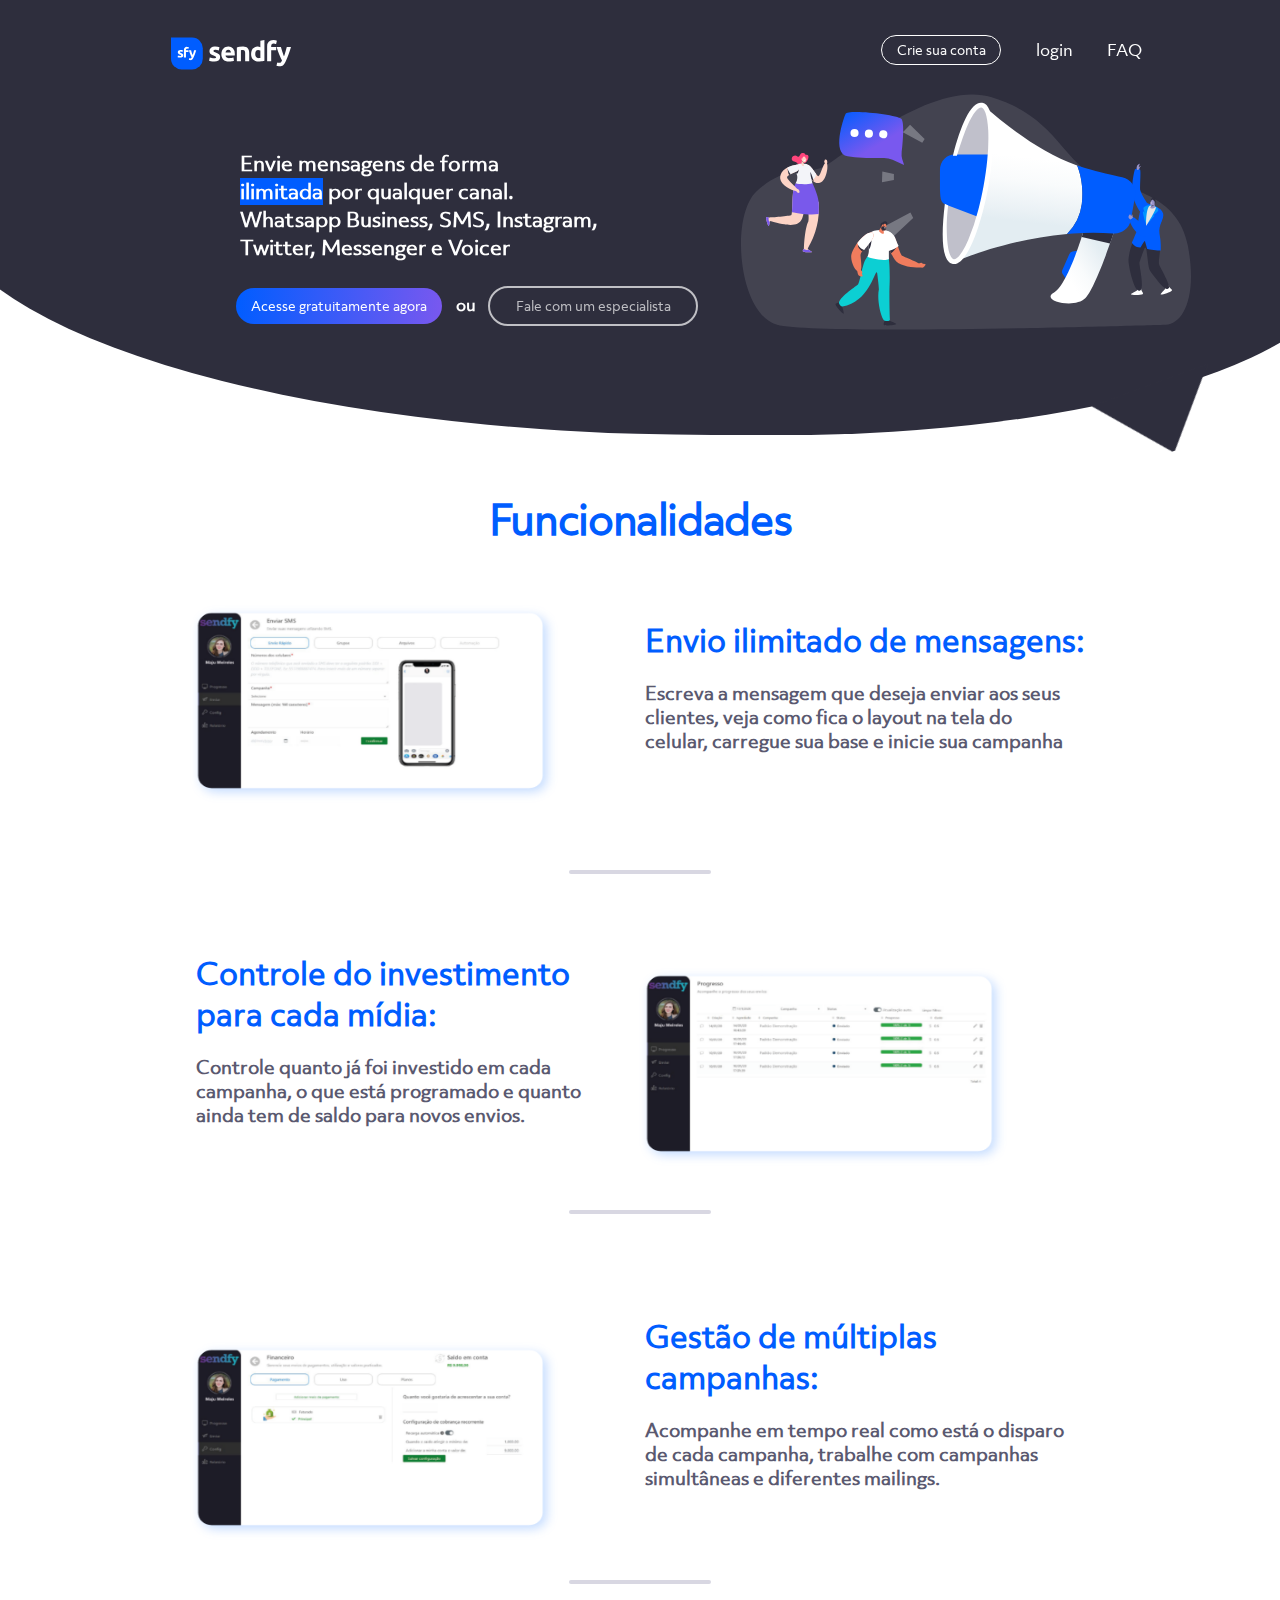
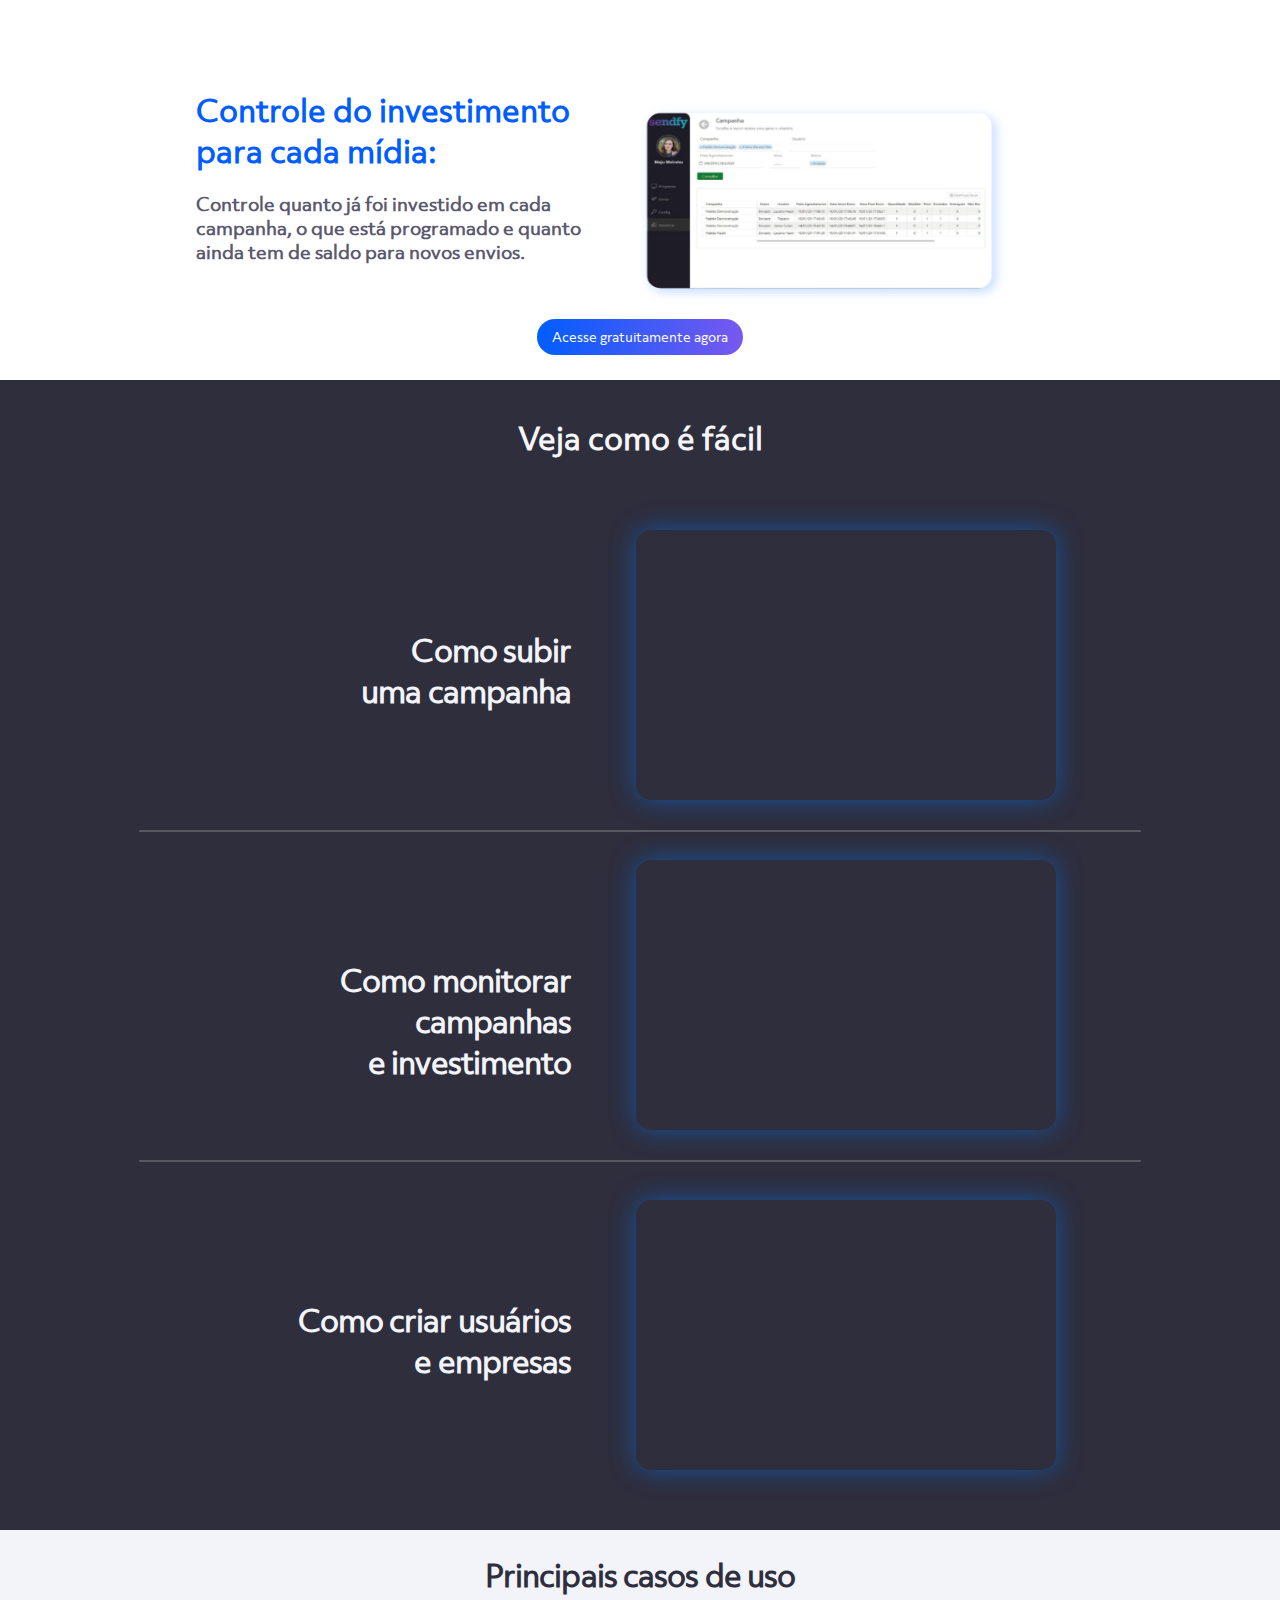
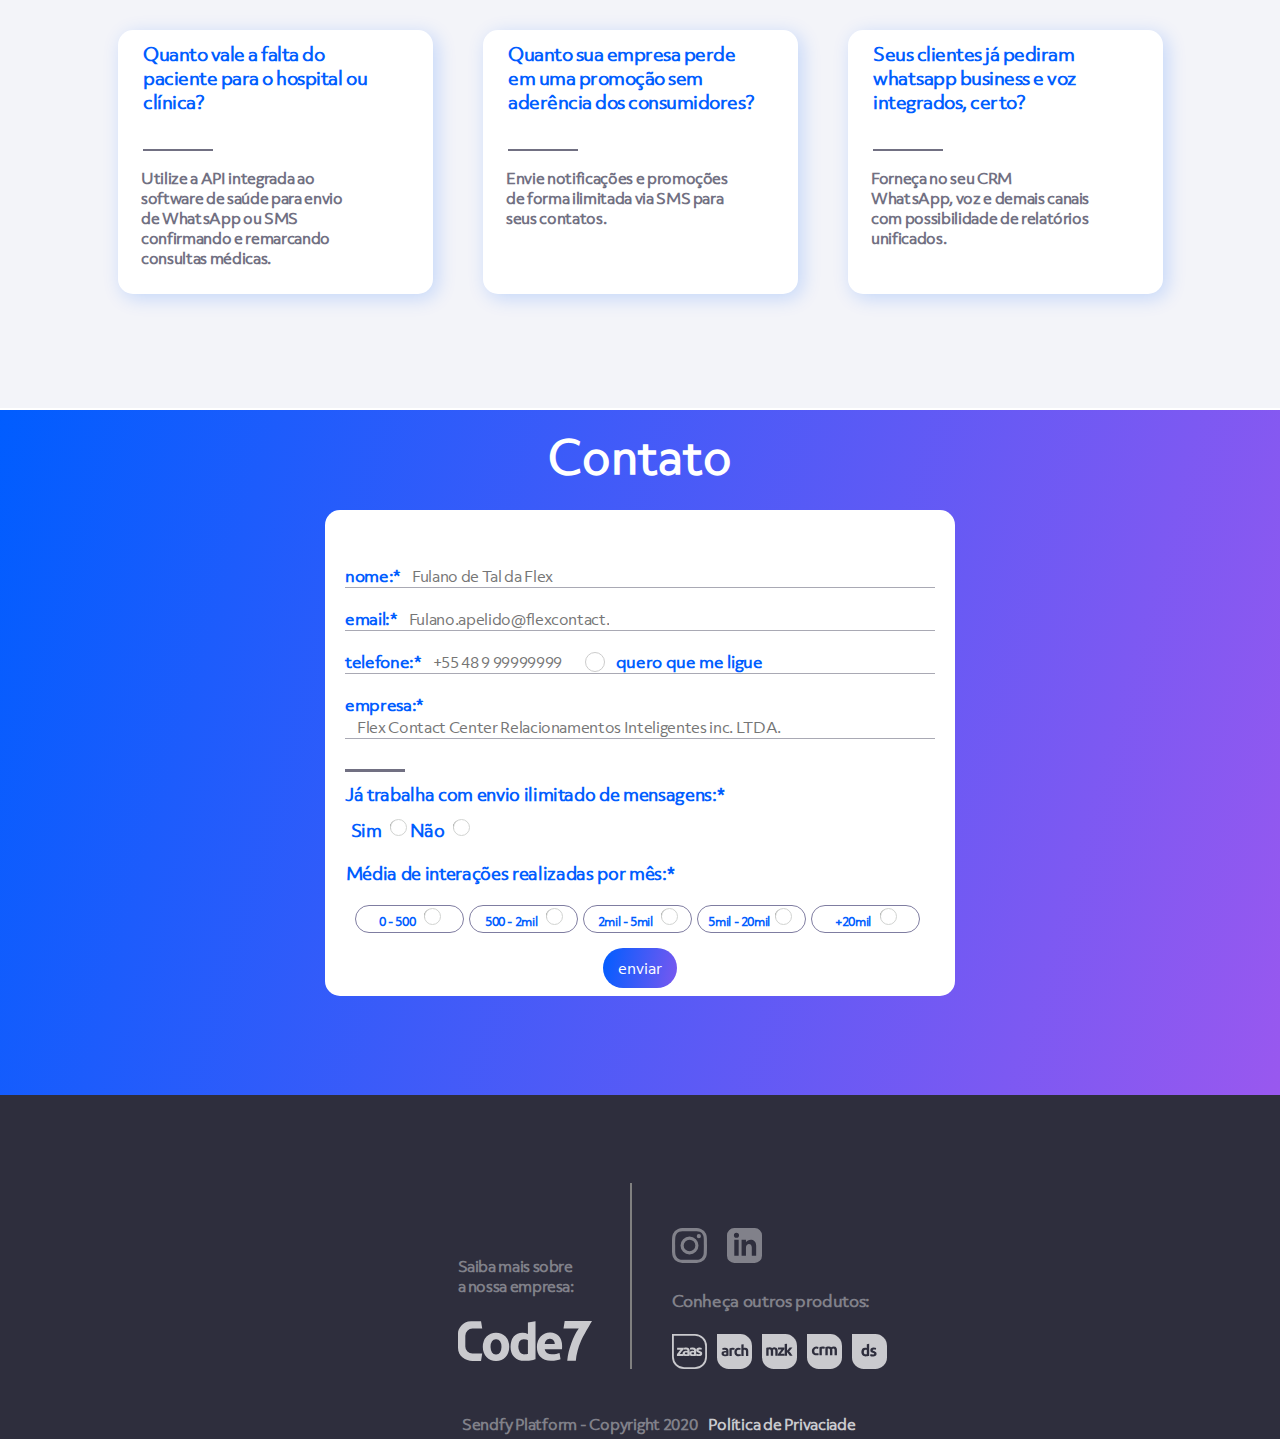
==== commit 49922881: "index finalizada" ====
--- a/index.html
+++ b/index.html
@@ -157,12 +157,12 @@
                 </div>
                 <div class="radiobox">
                     <label class="texto-radio">2mil - 5mil</label>
-                    <input name="interacoes" type="radio"/>
+                    <input name="interacoes" type="radio" />
                     <label for="radio" class="radio-interacoes"></label>
                 </div>
                 <div class="radiobox">
                     <label class="texto-radio">5mil - 20mil</label>
-                    <input name="interacoes" type="radio"/>
+                    <input name="interacoes" style="position: relative; right: 4px;" type="radio"/>
                     <label for="radio" class="radio-interacoes"></label>
                 </div>
                 <div class="radiobox">
@@ -186,7 +186,13 @@
             <br/><br/>
             <p>Conheça outros produtos:</p>
             <br/>
-            <img class="zaas" src="./imgs/zaas.svg"><img class="arch produtos" src="./imgs/arch.svg"><img class="mzq produtos" src="./imgs/mzk.svg"><img class="crm produtos" src="./imgs/crm.svg"><img class="ds produtos" src="./imgs/ds.svg">
+            <div class="icons">
+                <div class="zaas"></div> 
+                <div class="arch"></div>
+                <div class="mzk"></div>
+                <div class="crm"></div>
+                <div class="ds"></div>
+            </div>
             </div>
         </div>
         <div class="copyright">
--- a/css/index.css
+++ b/css/index.css
@@ -1,7 +1,13 @@
+@font-face { 
+    font-family: 'Objektiv';
+    src: url('../fonts/Objektiv Mk3 W03 Regular/Objektiv Mk3 W03 Regular.ttf');
+  }
+
 body{
     margin: 0;
     height: 2000px;
     overflow-x: hidden;
+    font-family: Regular, Objektiv;
 }
 
 .cabecalho{
@@ -77,7 +83,7 @@
     width: 389px;
     height: 30px;
     text-align: left;
-    font: Regular 27px/39px Objektiv Mk3 XBold;
+    /* font-family: Regular, Objektiv; */
     letter-spacing: 0;
     color: #FFFFFF;
     opacity: 1;
@@ -106,6 +112,7 @@
     color: #FFFFFF;
     border-radius: 20px;
     opacity: 1;
+    font-family: Regular, Objektiv;
 }
 
 .botoes-cabecalho{
@@ -123,6 +130,7 @@
     border-color: transparent;
     color: #FFFFFF;
     opacity: 1;
+    font-family: Regular, Objektiv;
 }
 
 .botao-falar-com{
@@ -133,6 +141,7 @@
     color: #C0C0C5;
     border-radius: 25px;
     opacity: 1;
+    font-family: Regular, Objektiv;
 }
 
 .menu-rolagem{
@@ -199,7 +208,7 @@
 
 .titulo-funcionalidade{
     text-align: left;
-    font: Medium 25px/30px Objektiv Mk3;
+    /* font-family: Medium, Objektiv; */
     letter-spacing: 0;
     color: #005DFF;
     opacity: 1;
@@ -209,7 +218,7 @@
 
 .texto-funcionalidade{
     text-align: left;
-    font: Regular 17px/24px Objektiv Mk3;
+    /* font-family: Regular, Objektiv; */
     letter-spacing: 0;
     color: #5A5970;
     opacity: 1;
@@ -271,7 +280,7 @@
 
 .botao-acesse-agora-funcionalidades{
     position: absolute;
-    top: 1290px;
+    top: 1317px;
     width: 210px;
     height: 40px;
     background: transparent linear-gradient(94deg, #005DFF 0%, #7958EF 100%) 0% 0% no-repeat padding-box;
@@ -279,6 +288,7 @@
     border-color: transparent;
     color: #FFFFFF;
     opacity: 1;
+    font-family: Regular, Objektiv;
 }
 
 .veja{
@@ -337,7 +347,7 @@
     font-size: 30px;
     position: relative;
     text-align: right;
-    font: Bold 30px/35px Objektiv Mk3;
+    /* font-family: Bold, Objektiv; */
     letter-spacing: -0.9px;
     color: #F3F4F9;
     opacity: 1;
@@ -383,7 +393,7 @@
     font-size: 30px;
     position: absolute;
     text-align: center;
-    font: Bold 30px/35px Objektiv Mk3;
+    /* font-family: Bold, Objektiv; */
     letter-spacing: -0.9px;
     color: #2E2E3D;
     opacity: 1;
@@ -423,11 +433,13 @@
     opacity: 1;
 }
 
-.titulo-caso{
+.titulo-caso {
     width: 254px;
+    font-size: 18px;
+    margin-bottom: -6px;
     height: 93px;
     text-align: left;
-    font: Bold 24px/29px Objektiv Mk3;
+    /* font-family: Bold, Objektiv; */
     letter-spacing: -0.48px;
     color: #005DFF;
     opacity: 1;
@@ -447,7 +459,7 @@
 
 .texto-casos {
     text-align: left;
-    font: Regular 17px/24px Objektiv Mk3;
+    /* font: Regular 17px/24px Objektiv Mk3; */
     letter-spacing: -0.34px;
     color: #717082;
     opacity: 1;
@@ -477,7 +489,7 @@
     font-size: 30px;
     position: absolute;
     text-align: center;
-    font: Bold 30px/35px Objektiv Mk3;
+    /* font: Bold 30px/35px Objektiv Mk3; */
     letter-spacing: -0.9px;
     color: #2E2E3D;
     opacity: 1;
@@ -526,7 +538,7 @@
   }
   
   .input label {
-    font: Regular 17px/24px Objektiv Mk3;
+    /* font: Regular 17px/24px Objektiv Mk3; */
     letter-spacing: -0.34px;
     color: #005dff;
     opacity: 1;
@@ -538,7 +550,7 @@
     height: 18px;
     width: 200px;
     text-align: left;
-    font: Regular 17px/24px Objektiv Mk3;
+    font-family: Regular, Objektiv;
     letter-spacing: -0.34px;
     color: #a9a9b4;
     opacity: 1;
@@ -548,7 +560,7 @@
   }
   
   .input-tel {
-    width: 130px !important;
+    width: 137px !important;
   }
   
   .meligue {
@@ -570,7 +582,7 @@
     border-radius: 50%;
     cursor: pointer;
     height: 18px;
-    left: 220px;
+    left: 240px;
     position: absolute;
     top: -21px;
     width: 18px;
@@ -647,7 +659,7 @@
 }
 
   .texto-radio{
-      font-size: 15px;
+      font-size: 12px;
   }
   
   .empresa {
@@ -670,30 +682,33 @@
   
   .envio-mensagem h1 {
     text-align: left;
-    font: Bold 17px/24px Objektiv Mk3;
+    /* font: Bold 17px/24px Objektiv Mk3; */
     letter-spacing: -0.34px;
     color: #005dff;
     opacity: 1;
+    font-size: 17px;
   }
   
   .interacoes h1 {
-    margin-top: 30px;
-    font: Bold 17px/24px Objektiv Mk3;
+    margin-top: 20px;
+    margin-bottom: 25px;
+    /* font: Bold 17px/24px Objektiv Mk3; */
     letter-spacing: -0.34px;
     color: #005dff;
     opacity: 1;
-    width: 332px;
+    width: 460px;
     height: 18px;
-  }
-  
-  .sim-nao {
-    margin-left: -470px;
-    font: Regular 17px/24px Objektiv Mk3;
+    font-size: 17px; 
+    margin-left: -45px;
+}
+  
+.sim-nao {
+    margin-left: -460px;
     letter-spacing: -0.34px;
     color: #005dff;
     opacity: 1;
-    font-size: 20px !important;
-  }
+    font-size: 17px !important;
+}
   
   .label-nao {
     margin-left: 20px;
@@ -707,7 +722,7 @@
   .radiobox {
     top: 2677px;
     left: 665px;
-    width: 100px;
+    width: 107px;
     height: 26px;
     border: 1px solid #7f7da1;
     border-radius: 15px;
@@ -717,19 +732,17 @@
     color: #005dff;
     opacity: 1;
     font-size: 18px;
-    padding-top: 3px;
-    padding-left: 5px;
 }
   
   .botao-enviar {
-    margin-top: 7px;
+    margin-top: 15px;
     border-radius: 25px;
     font-size: 15px;
     color: white;
     padding: 10px 15px 10px 15px;
     border: none;
-    background: transparent linear-gradient(101deg, #005dff 0%, #7958ef 100%) 0%
-      0% no-repeat padding-box;
+    background: transparent linear-gradient(101deg, #005dff 0%, #7958ef 100%) 0% 0% no-repeat padding-box;
+      font-family: Regular, Objektiv;
   }
 
   .fim {
@@ -737,7 +750,7 @@
     top: 4295px;
     left: 0px;
     width: 100%;
-    height: 337px;
+    height: 344px;
     background: #2e2e3d 0% 0% no-repeat padding-box;
     opacity: 1;
     
@@ -746,7 +759,7 @@
   .meio {
     border-right: solid 2px gray;
     width: 2px;
-    height: 200px;
+    height: 186px;
     margin-top: auto;
   }
   
@@ -762,22 +775,22 @@
   }
   
   .conteudo-esquerdo {
-    margin-top: 90px;
+    margin-top: 133px;
     width: 120px;
     padding-right: 50px;
   }
   
   .conteudo-esquerdo h5 {
-    font: Regular 18px/24px Objektiv Mk3;
+    /* font: Regular 18px/24px Objektiv Mk3; */
     letter-spacing: -0.36px;
     color: #81818a;
     opacity: 1;
-    font-size: 20px;
+    font-size: 15px;
   }
   
   .conteudo-direito {
     margin-left: 40px;
-    margin-top: 90px;
+    margin-top: 133px;
   }
   
   .linkedin {
@@ -786,10 +799,11 @@
   
   .conteudo-direito p {
     text-align: left;
-    font: Regular 18px/24px Objektiv Mk3;
+    /* font: Regular 18px/24px Objektiv Mk3; */
     letter-spacing: -0.36px;
     color: #81818a;
     opacity: 1;
+    margin: 0;
   }
   
   .produtos {
@@ -806,11 +820,12 @@
   
   .copyright p {
     width: 420px;
-    font: Regular 13px/24px Objektiv Mk3;
+    /* font-family: Regular, Objektiv Mk3; */
     letter-spacing: -0.26px;
     color: #81818a;
     opacity: 1;
     margin-bottom: 0;
+    font-size: 15px;
   }
   
   .fim a {
@@ -820,4 +835,87 @@
     letter-spacing: -0.26px;
     color: #cacace;
     opacity: 1;
+    font-size: 15px;
+  }
+
+
+  /* FIM DA PAGINA */
+
+  .zaas{
+    background: url("../imgs/zaas.svg") no-repeat;
+    position: relative;
+    width: 35px;
+    height: 35px;
+  }
+
+  .zaas:hover {
+    background: url("../imgs/zaas2.svg") no-repeat;
+    position: relative;
+    width: 35px;
+    height: 35px;
+  }
+
+  .arch{
+    background: url("../imgs/arch.svg") no-repeat;
+    position: relative;
+    width: 35px;
+    height: 35px;
+    margin-left: 10px;
+  }
+
+  .arch:hover {
+    background: url("../imgs/arch2.svg") no-repeat;
+    position: relative;
+    width: 35px;
+    height: 35px;
+  }
+
+  .mzk{
+    background: url("../imgs/mzk.svg") no-repeat;
+    position: relative;
+    width: 35px;
+    height: 35px;
+    margin-left: 10px;
+  }
+
+  .mzk:hover {
+    background: url("../imgs/mzk2.svg") no-repeat;
+    position: relative;
+    width: 35px;
+    height: 35px;
+  }
+
+  .crm{
+    background: url("../imgs/crm.svg") no-repeat;
+    position: relative;
+    width: 35px;
+    height: 35px;
+    margin-left: 10px;
+  }
+
+  .crm:hover {
+    background: url("../imgs/crm2.svg") no-repeat;
+    position: relative;
+    width: 35px;
+    height: 35px;
+  }
+
+  .ds{
+    background: url("../imgs/ds.svg") no-repeat;
+    position: relative;
+    width: 35px;
+    height: 35px;
+    margin-left: 10px;
+  }
+
+  .ds:hover {
+    background: url("../imgs/ds2.svg") no-repeat;
+    position: relative;
+    width: 35px;
+    height: 35px;
+  }
+
+  .icons{
+      display: flex;
+      
   }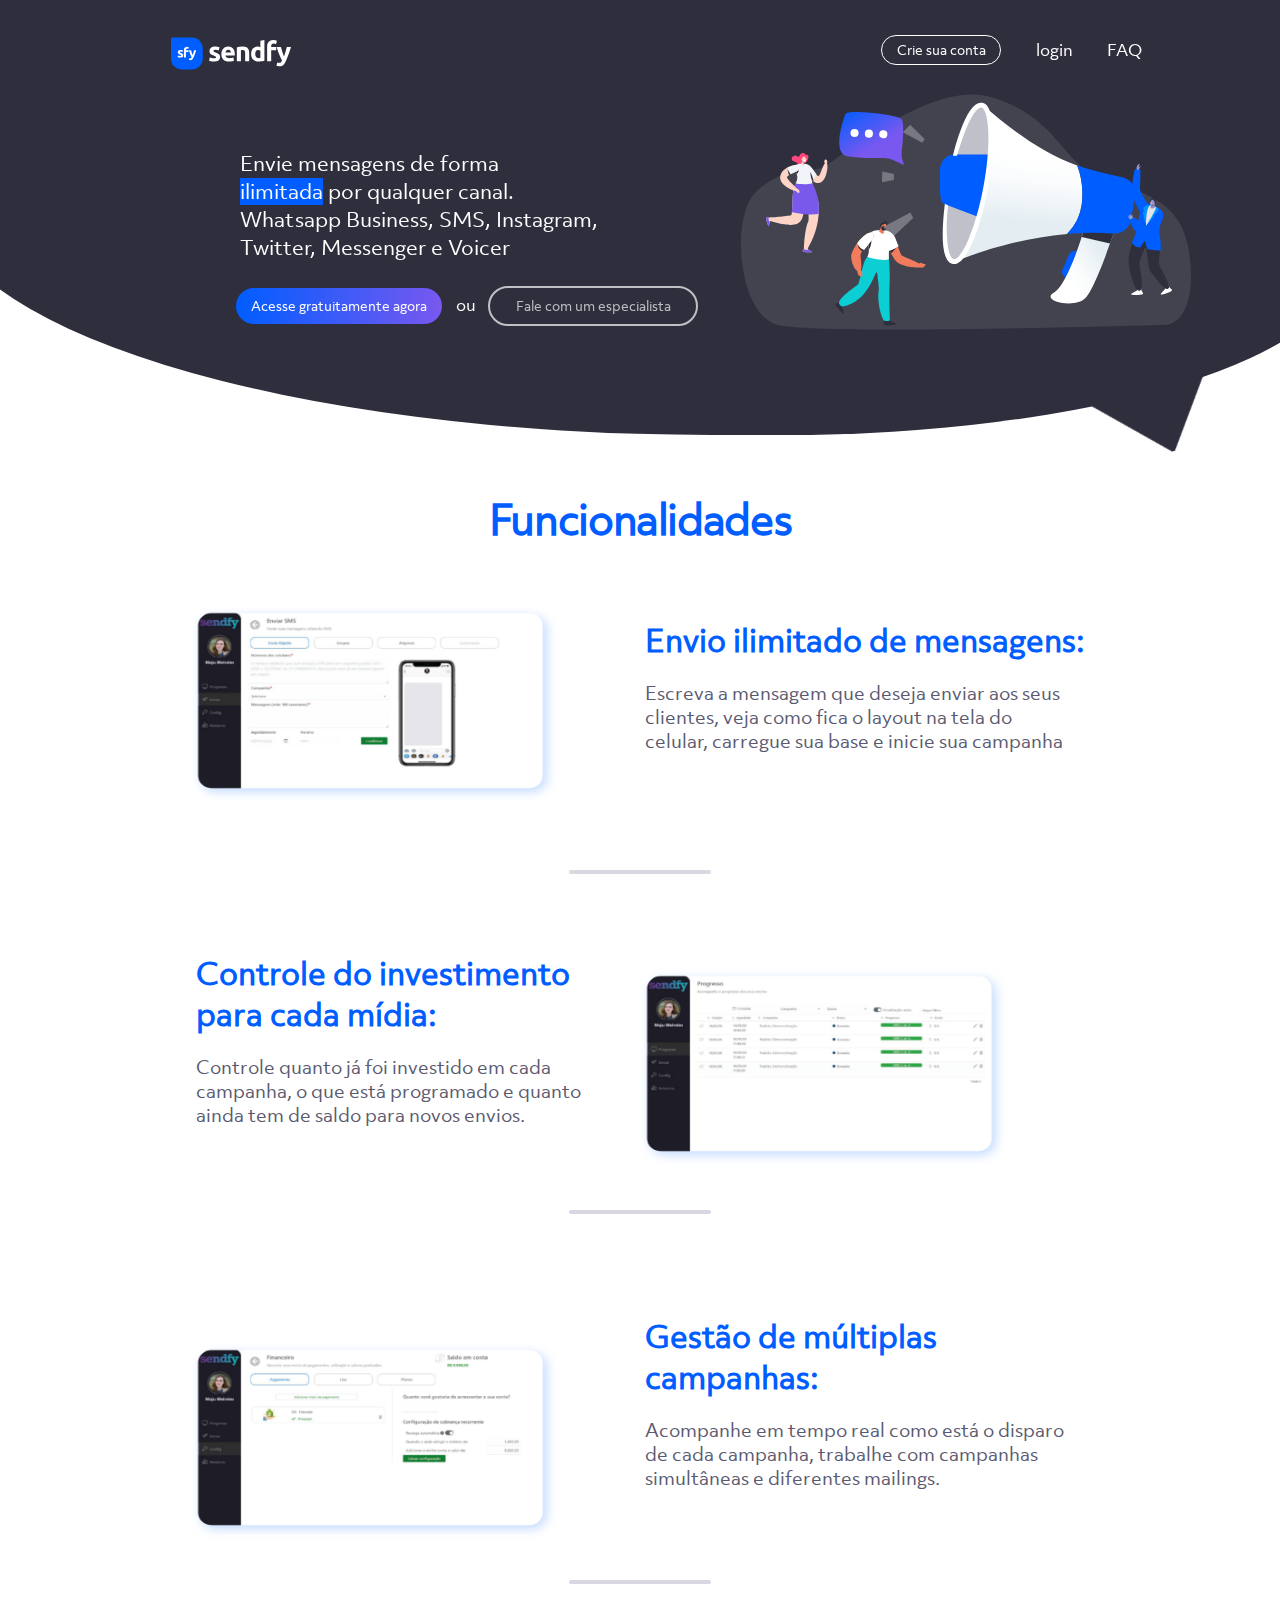
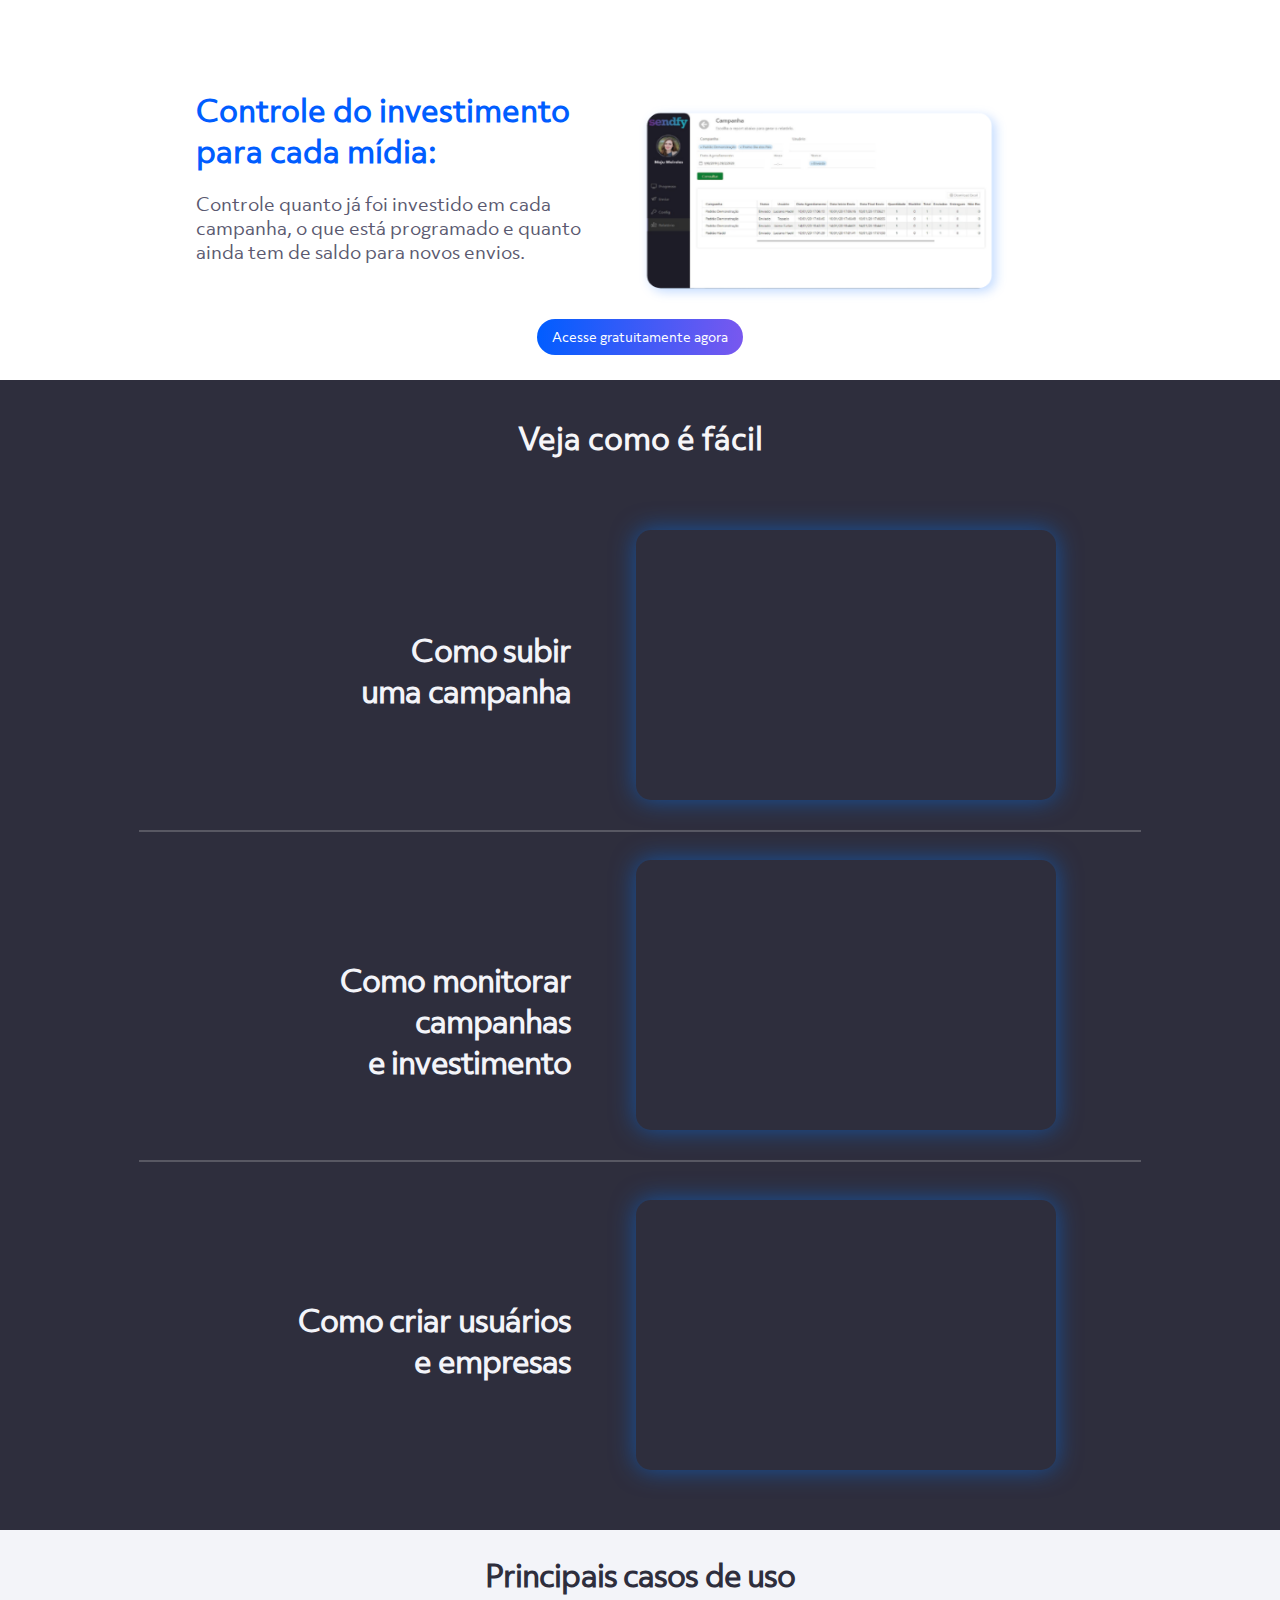
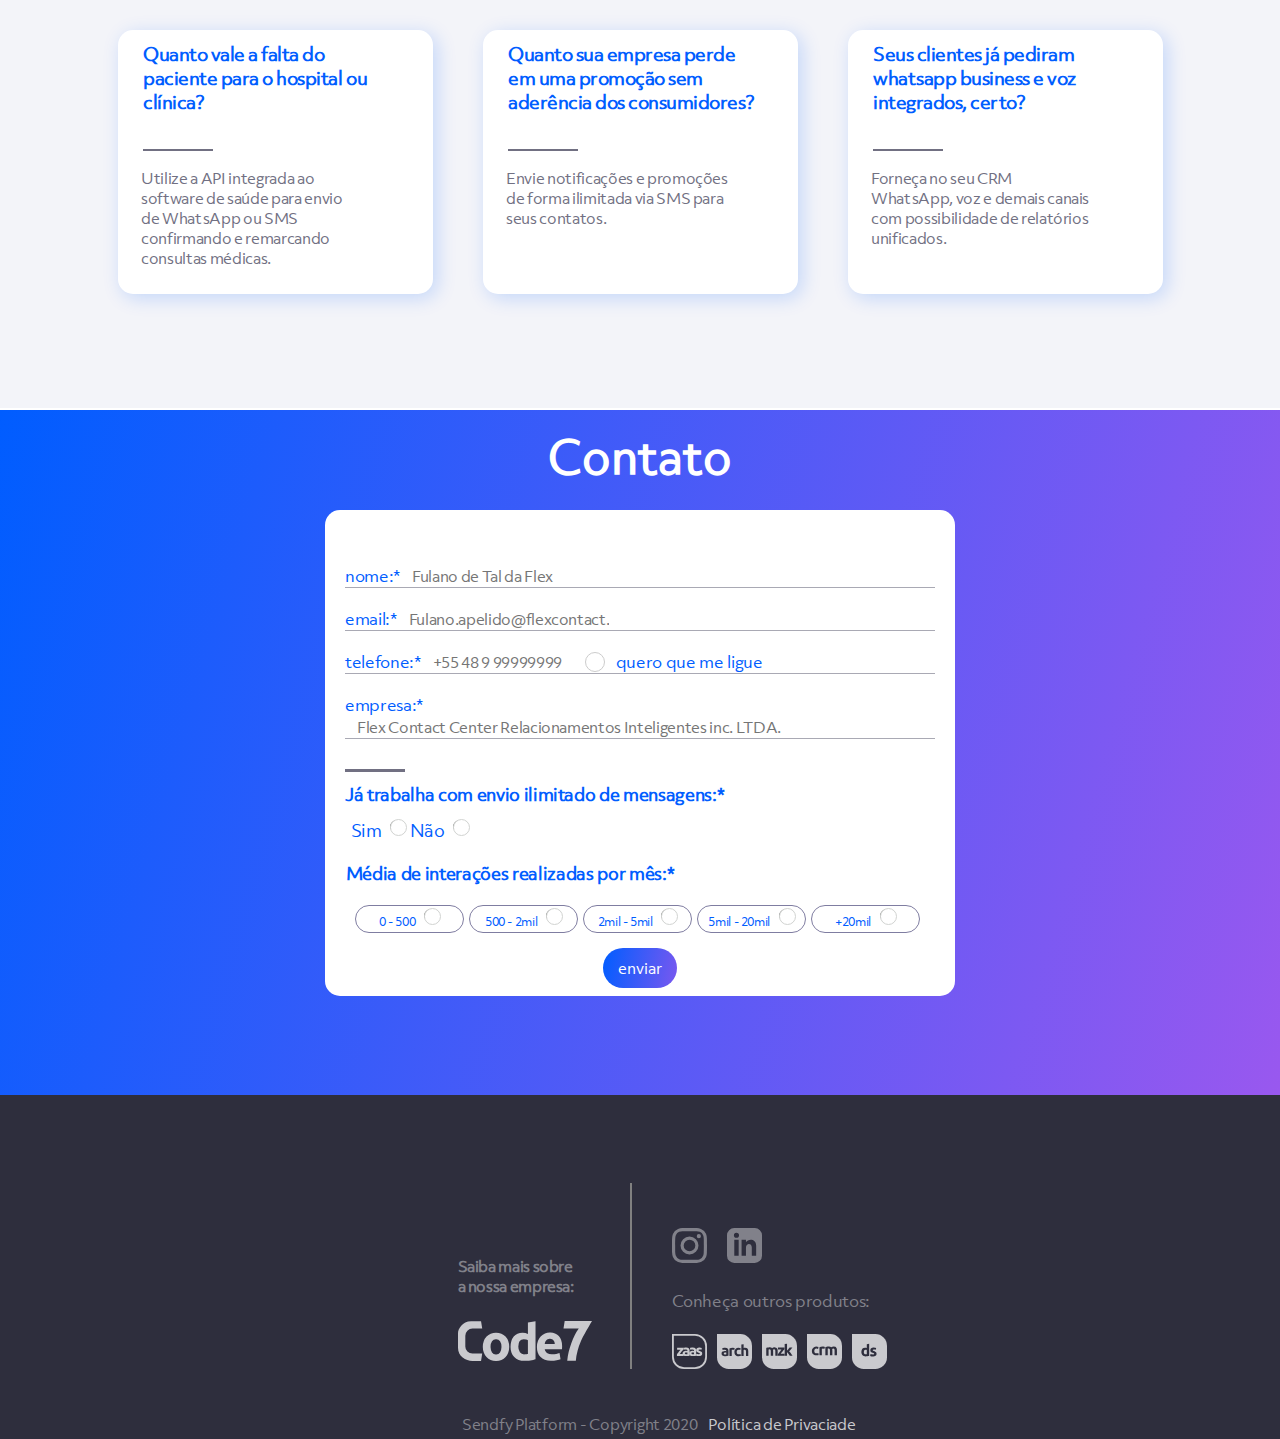
==== commit 88fc57d1: "desktop finalizado" ====
--- a/index.html
+++ b/index.html
@@ -4,6 +4,7 @@
     <meta charset="UTF-8">
     <meta name="viewport" content="width=device-width, initial-scale=1.0">
     <meta http-equiv="X-UA-Compatible" content="ie=edge">
+    <link href="./imgs/favicon.png" rel="icon"  type="image/x-icon" />
     <title>Sendfy</title>
     <link rel="stylesheet" type="text/css" href="./css/index.css">
 </head>
@@ -24,7 +25,7 @@
         </div>
         <img class="logo_sendfy" src="./imgs/logo_sendfy.svg"/>
         <img class="ilustra_topo" src="./imgs/ilustra_topo.svg"/>
-        <p class="texto-cabecalho-1"><b>Envie mensagens de forma <br><a class="ilimitada">ilimitada<a> por qualquer canal.<br>
+        <p class="texto-cabecalho-1">Envie mensagens de forma <br><a class="ilimitada">ilimitada<a> por qualquer canal.<br>
             Whatsapp Business, SMS, Instagram, Twitter, Messenger e Voicer</br></p>
         <div class="botoes-cabecalho">
             <button class="botao-acesse-agora">Acesse gratuitamente agora</button>
@@ -162,7 +163,7 @@
                 </div>
                 <div class="radiobox">
                     <label class="texto-radio">5mil - 20mil</label>
-                    <input name="interacoes" style="position: relative; right: 4px;" type="radio"/>
+                    <input name="interacoes" style="position: relative;" type="radio"/>
                     <label for="radio" class="radio-interacoes"></label>
                 </div>
                 <div class="radiobox">
--- a/css/index.css
+++ b/css/index.css
@@ -742,7 +742,7 @@
     padding: 10px 15px 10px 15px;
     border: none;
     background: transparent linear-gradient(101deg, #005dff 0%, #7958ef 100%) 0% 0% no-repeat padding-box;
-      font-family: Regular, Objektiv;
+    font-family: Regular, Objektiv;
   }
 
   .fim {
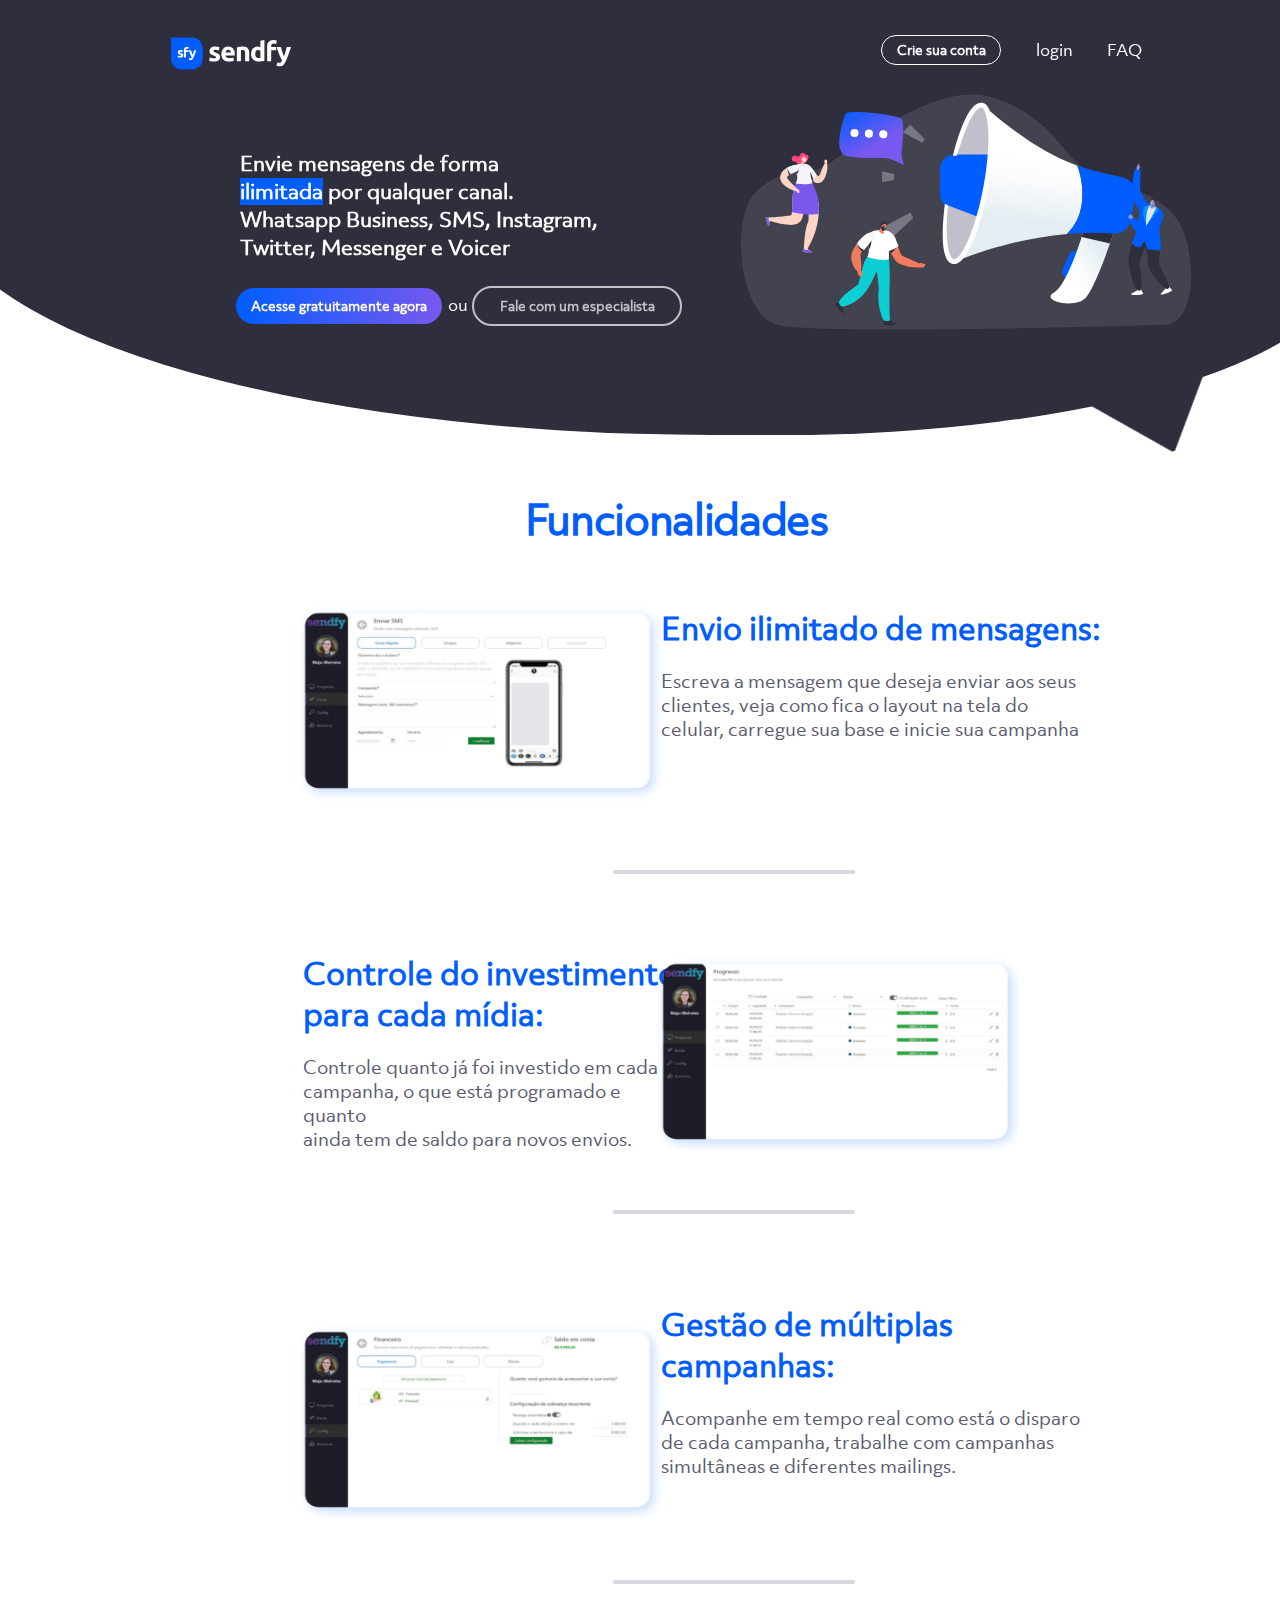
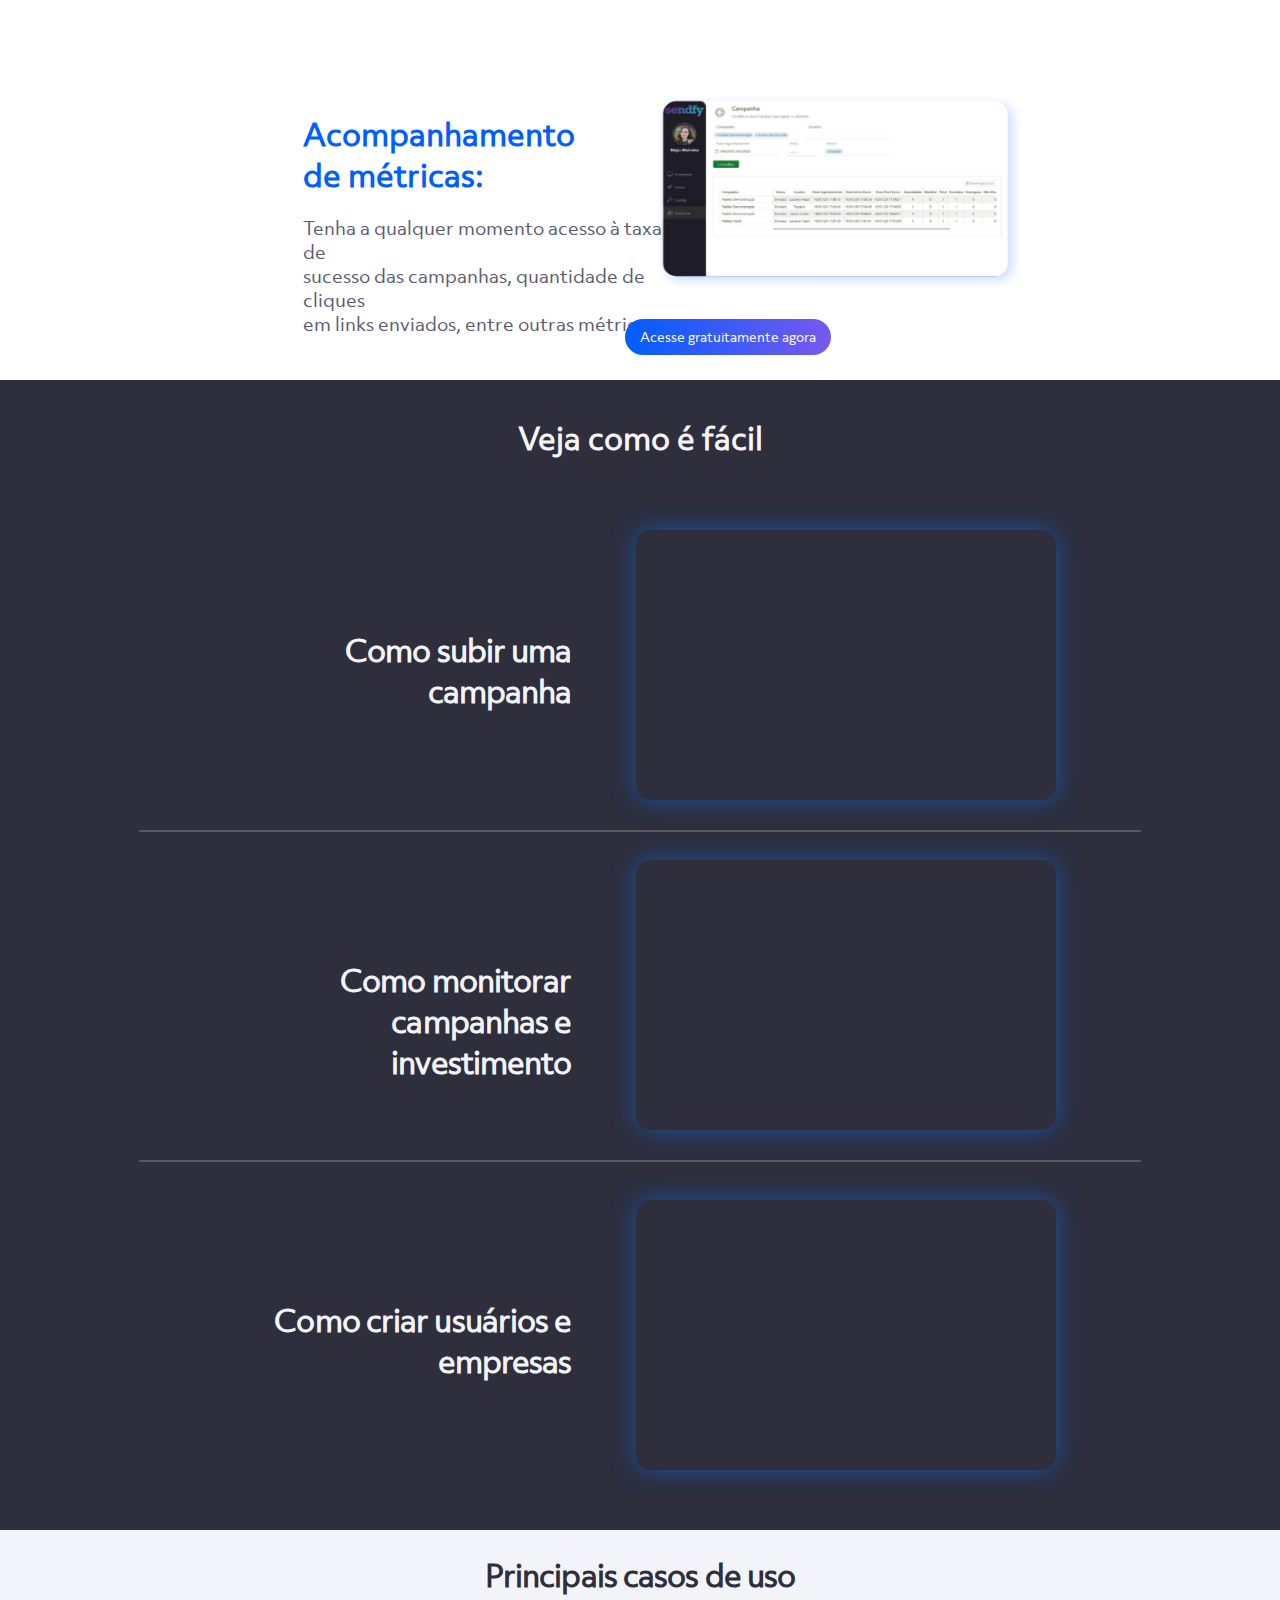
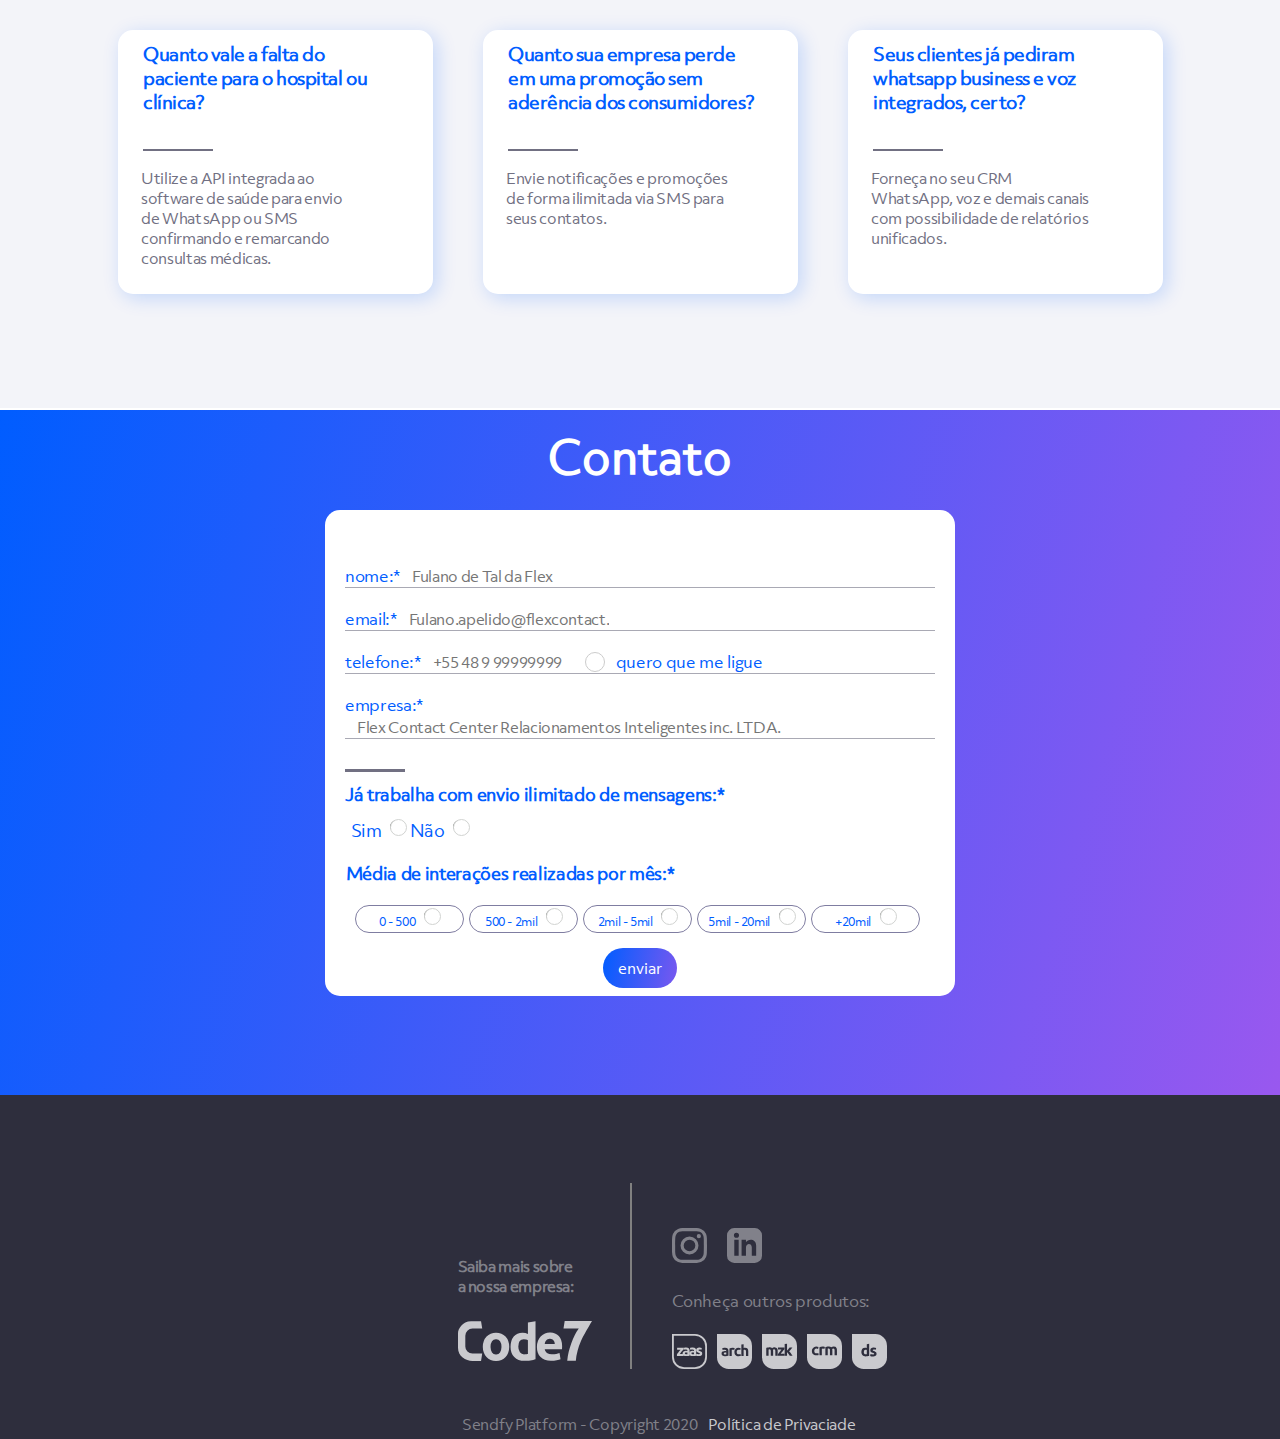
==== commit 510668a8: "index resposivo semi finalizado" ====
--- a/index.html
+++ b/index.html
@@ -2,7 +2,7 @@
 <html lang="en">
 <head>
     <meta charset="UTF-8">
-    <meta name="viewport" content="width=device-width, initial-scale=1.0">
+    <meta name="viewport" content="width=device-width, initial-scale=1, minimum-scale=1">
     <meta http-equiv="X-UA-Compatible" content="ie=edge">
     <link href="./imgs/favicon.png" rel="icon"  type="image/x-icon" />
     <title>Sendfy</title>
@@ -18,19 +18,19 @@
         </div>
     </div>
     <div class="cabecalho">
-        <button class="botao-criar-conta">Crie sua conta</button>
+        <button class="botao-criar-conta"><b>Crie sua conta</b></button>
         <div class="menu-cabecalho">
             <a class="login">login</a>
             <a class="faq" href="faq.html">FAQ</a>
         </div>
         <img class="logo_sendfy" src="./imgs/logo_sendfy.svg"/>
         <img class="ilustra_topo" src="./imgs/ilustra_topo.svg"/>
-        <p class="texto-cabecalho-1">Envie mensagens de forma <br><a class="ilimitada">ilimitada<a> por qualquer canal.<br>
-            Whatsapp Business, SMS, Instagram, Twitter, Messenger e Voicer</br></p>
+        <p class="texto-cabecalho-1"><b>Envie mensagens de forma </b><br><a class="ilimitada">ilimitada</a><b> por qualquer canal.<br>
+            Whatsapp Business, SMS, Instagram, Twitter, Messenger e Voicer</b></br></p>
         <div class="botoes-cabecalho">
-            <button class="botao-acesse-agora">Acesse gratuitamente agora</button>
-            &nbsp; ou &nbsp;
-            <button class="botao-falar-com">Fale com um especialista</button>
+            <button class="botao-acesse-agora"><b>Acesse gratuitamente agora</b></button>
+            <a class="ou">ou</a>
+            <button class="botao-falar-com"><b>Fale com um especialista</b></button>
         </div>
         
     </div>
@@ -41,30 +41,31 @@
         <div class="borda-3"></div>
         <div class="div-funcionalidades">
             <div class="esquerda">
-                <img class="img-funcionalidade" src="./imgs/Asset 10.png">
-                <h1 class="titulo-funcionalidade">Controle do investimento<br> para cada mídia:</h1>
-                <p class="texto-funcionalidade posicionamento-texto">Controle quanto já foi investido em cada<br>
+                <img class="img-funcionalidade asset10" src="./imgs/Asset 10.png">
+                <h1 class="titulo-funcionalidade titulo-asset9">Controle do investimento<br> para cada mídia:</h1>
+                <p class="texto-funcionalidade posicionamento-texto texto-asset9">Controle quanto já foi investido em cada<br>
                     campanha, o que está programado e quanto<br>
                     ainda tem de saldo para novos envios.</p>
-                <img class="img-funcionalidade" src="./imgs/Asset 8.png">
-                <h1 class="titulo-funcionalidade">Controle do investimento<br> para cada mídia:</h1>
-                <p class="texto-funcionalidade posicionamento-texto">Controle quanto já foi investido em cada<br>
-                    campanha, o que está programado e quanto<br>
-                    ainda tem de saldo para novos envios.</p>
+                <img class="img-funcionalidade img-2 asset8" src="./imgs/Asset 8.png">
+                <h1 class="titulo-funcionalidade titulo-mobile titulo-asset7">Acompanhamento <br>de métricas:</h1>
+                <p class="texto-funcionalidade posicionamento-texto texto-mobile texto-asset7">
+                    Tenha a qualquer momento acesso à taxa de<br>
+                    sucesso das campanhas, quantidade de cliques<br>
+                     em links enviados, entre outras métricas</p>
             </div>
             
             <div class="direita">
-                <h1 class="titulo-funcionalidade">Envio ilimitado de mensagens:</h1>
-                <p class="texto-funcionalidade posicionamento-texto">Escreva a mensagem que deseja enviar aos seus <br>
+                <h1 class="titulo-funcionalidade titulo-asset10">Envio ilimitado de mensagens:</h1>
+                <p class="texto-funcionalidade posicionamento-texto texto-asset10">Escreva a mensagem que deseja enviar aos seus <br>
                 clientes, veja como fica o layout na tela do <br>
                 celular, carregue sua
                base e inicie sua campanha</p>
-               <img class="img-funcionalidade" src="./imgs/Asset 9.png">
-               <h1 class="titulo-funcionalidade">Gestão de múltiplas <br> campanhas:</h1>
-               <p class="texto-funcionalidade posicionamento-texto">Acompanhe em tempo real como está o disparo<br>
+               <img class="img-funcionalidade img-1 asset9" src="./imgs/Asset 9.png">
+               <h1 class="titulo-funcionalidade titulo-mobile titulo-asset8">Gestão de múltiplas <br> campanhas:</h1>
+               <p class="texto-funcionalidade posicionamento-texto texto-mobile texto-asset8">Acompanhe em tempo real como está o disparo<br>
                 de cada campanha, trabalhe com campanhas<br>
                 simultâneas e diferentes mailings.</p>
-                <img class="img-funcionalidade" src="./imgs/Asset 7.png">
+                <img class="img-funcionalidade img-3 asset7" src="./imgs/Asset 7.png">
             </div>
             <button class="botao-acesse-agora-funcionalidades">Acesse gratuitamente agora</button>
         </div>
@@ -72,18 +73,18 @@
     <div class="veja">
         <h1 class="titulo-veja">Veja como é fácil</h1>
         <div class="div-veja-1">
-                <h2 class="texto-veja">Como subir <br> uma campanha</h2>
+                <h2 class="texto-veja">Como subir uma campanha</h2>
                 <iframe class="video-veja" width="420" height="270" frameborder="0" title="AGENTE VIRTUAL" src="https://www.youtube.com/embed/4dNIA2YWS0g"></iframe class="video-veja">
-                <div class="barra"></div>
+                <div class="barra barra-1"></div>
         </div>
         <div class="div-veja-2">
-            <h2 class="texto-veja">Como monitorar campanhas <br> e investimento</h2>
-            <iframe class="video-veja" width="420" height="270" frameborder="0" title="AGENTE VIRTUAL" src="https://www.youtube.com/embed/a_ifHXEO3O8"></iframe class="video-veja">
-            <div class="barra"></div>
+            <h2 class="texto-veja veja-2">Como monitorar campanhas e investimento</h2>
+            <iframe class="video-veja video-2" width="420" height="270" frameborder="0" title="AGENTE VIRTUAL" src="https://www.youtube.com/embed/a_ifHXEO3O8"></iframe class="video-veja">
+            <div class="barra barra-2"></div>
         </div>
         <div class="div-veja-3">
-            <h2 class="texto-veja">Como criar usuários <br>e empresas</h2>
-            <iframe class="video-veja" width="420" height="270" frameborder="0" title="AGENTE VIRTUAL" src="https://www.youtube.com/embed/od2rMPSuwDw"></iframe>
+            <h2 class="texto-veja texto-veja-3">Como criar usuários e empresas</h2>
+            <iframe class="video-veja video-3" width="420" height="270" frameborder="0" title="AGENTE VIRTUAL" src="https://www.youtube.com/embed/od2rMPSuwDw"></iframe>
         </div>
     </div>
     <div class="principais-casos">
--- a/css/index.css
+++ b/css/index.css
@@ -91,6 +91,7 @@
 
 .ilimitada{
     background: #005DFF 0% 0% no-repeat padding-box;
+    font-weight: bold;
 }
 
 .menu-cabecalho{
@@ -185,10 +186,12 @@
     letter-spacing: -1.35px;
     color: #005DFF;
     opacity: 1;
+    position: relative;
+    left: 41%;
 }
 
 .div-funcionalidades{
-    position: absolute;
+    position: relative;
     top: 150px;
     width: 100vw;
     height: 100vh;
@@ -225,8 +228,16 @@
     font-size: 18px;
 }
 
-.esquerda{
-    margin-right: 5%;
+.esquerda {
+  margin-right: 5%;
+  position: absolute;
+  right: 56%;
+}
+
+.direita{
+  position: absolute;
+    top: -12px;
+    right: 179px;
 }
 
 .posicionamento-texto{
@@ -240,12 +251,13 @@
     flex-direction: row;
     justify-content: center;
     /* align-items: center */
-    width: 142px;
+    width: 242px;
     height: 4px;
     background: #7F7DA1 0% 0% no-repeat padding-box;
     border-radius: 2px;
     opacity: 0.3;
     position: absolute;
+    left: 613px;
 }
 
 .borda-2{
@@ -255,12 +267,13 @@
     flex-direction: row;
     justify-content: center;
     /* align-items: center */
-    width: 142px;
+    width: 242px;
     height: 4px;
     background: #7F7DA1 0% 0% no-repeat padding-box;
     border-radius: 2px;
     opacity: 0.3;
     position: absolute;
+    left: 613px;
 }
 
 .borda-3{
@@ -270,25 +283,28 @@
     flex-direction: row;
     justify-content: center;
     /* align-items: center */
-    width: 142px;
+    width: 242px;
     height: 4px;
     background: #7F7DA1 0% 0% no-repeat padding-box;
     border-radius: 2px;
     opacity: 0.3;
     position: absolute;
-}
-
-.botao-acesse-agora-funcionalidades{
-    position: absolute;
-    top: 1317px;
-    width: 210px;
-    height: 40px;
-    background: transparent linear-gradient(94deg, #005DFF 0%, #7958EF 100%) 0% 0% no-repeat padding-box;
-    border-radius: 25px;
-    border-color: transparent;
-    color: #FFFFFF;
-    opacity: 1;
-    font-family: Regular, Objektiv;
+    left: 613px;
+}
+
+.botao-acesse-agora-funcionalidades {
+  position: absolute;
+  top: 1317px;
+  width: 210px;
+  height: 40px;
+  background: transparent linear-gradient(94deg, #005DFF 0%, #7958EF 100%) 0% 0% no-repeat padding-box;
+  border-radius: 25px;
+  border-color: transparent;
+  color: #FFFFFF;
+  opacity: 1;
+  font-family: Regular, Objektiv;
+  position: absolute;
+  left: 320px;
 }
 
 .veja{
@@ -340,6 +356,11 @@
     color: #F6F6F9;
     font-size: 30px;
     margin-top: 3%;
+}
+
+.asset8{
+  position: relative;
+  top: -42px;
 }
 
 .texto-veja{
@@ -918,4 +939,402 @@
   .icons{
       display: flex;
       
-  }+  }
+
+@media(max-width: 768px){
+  body {
+    overflow-x: hidden !important;
+  }
+
+    .cabecalho{
+      width: 140%;
+    }
+
+    .cabecalho:after {
+      bottom: -98px;
+      left: 61%;
+      -webkit-transform: rotate(-10deg);
+  }
+
+  .logo_sendfy{
+    left: 96px;
+    width: 140px;
+  }
+
+  .botao-criar-conta {
+    left: 47%;
+  }
+
+  .menu-cabecalho {
+    left: 61%;
+  }
+
+  .texto-cabecalho-1{
+    top: 123px;
+    left: 94px;
+  }
+
+  .botoes-cabecalho {
+    top: 262px;
+    left: 93px;
+  }
+
+  .ilustra_topo{
+    top: -8px;
+    left: 45%;
+    width: 294px;
+  }
+
+  .posicionamento-texto {
+    width: 364px;
+    position: relative;
+    top: -25px;
+  }
+
+  .titulo-funcionalidade {
+    position: relative;
+    top: -15px;
+  }
+
+  .esquerda {
+    margin-left: 16px;
+  }
+
+  .logo_sendfy_rolagem {
+    left: 35px;
+  }
+
+  .menu-rolagem-div{
+    left: 82%;
+  }
+
+  .menu-rolagem{
+    left: 64%;
+    margin-top: 6px;
+  }
+
+  .borda {
+    top: 424px;
+    width: 200px;
+  }
+
+  .borda-2 {
+    top: 760px;
+    width: 200px;
+  }
+
+  .borda-3 {
+    top: 1100px;
+    width: 200px;
+  }
+
+  .img-1{
+    position: relative;
+    top: -136px;
+  }
+
+  .img-2{
+    position: relative;
+    top: -136px;
+  }
+
+  .img-3{
+    position: relative;
+    top: -270px;
+  }
+
+  .titulo-mobile{
+    position: relative;
+    top: -160px;
+  }
+
+  .texto-mobile{
+    position: relative;
+    top: -169px;
+  }
+
+  .botao-acesse-agora-funcionalidades {
+    top: 1275px;
+  }
+
+  .texto-veja {
+    top: -7px;
+    left: -38px;
+  }
+
+  .video-veja {
+    position: relative;
+    right: 28px;
+  }
+
+  .casos-1{
+      width: 230px;
+  }
+
+  .casos-2{
+    width: 230px;
+    margin-left: 30px;
+    margin-right: 30px;
+  }
+
+  .casos-3{
+    width: 230px;
+  }
+
+  .titulo-caso {
+    width: 200px;
+    font-size: 17px;
+  }
+
+  .texto-casos {
+    margin-top: 24px;
+    font-size: 13px;
+  }
+
+  .barra-casos {
+    top: 14px;
+  }
+
+}
+
+@media(max-width: 425px){
+  .cabecalho {
+    left: -254px;
+    width: 200%;
+  }
+  .cabecalho:after {
+    bottom: -64px;
+    left: 66%;
+  }
+  .logo_sendfy {
+    left: 272px;
+    top: 15px;
+  }
+  .cabecalho-rolagem{
+    display: none;
+  }
+  .menu-cabecalho{
+    display: none;
+  }
+
+  .ilustra_topo {
+    top: 92px;
+    left: 50%;
+    width: 255px;
+  }
+
+  .texto-cabecalho-1 {
+    top: 90px;
+    left: 271px;
+  }
+
+  .botao-criar-conta {
+    left: 64%;
+    top: 21px;
+  }
+
+  .botoes-cabecalho {
+    top: 343px;
+    left: 348px;
+    width: 70px;
+  }
+
+  .ou{
+    display: none;
+  }
+
+  .botao-acesse-agora {
+    width: 204px;
+    margin-bottom: 5px;
+    margin-top: -5px;
+  }
+
+  .botao-falar-com {
+    width: 204px;
+  }
+
+  .asset10{
+    position: absolute;
+    left: 41px;
+  }
+
+  .titulo-asset10{
+    position: absolute;
+    top: 186px;
+    left: 46px;
+    font-size: 23px;
+    width: 338px;
+  }
+
+  .texto-asset10{
+    position: absolute;
+    left: 46px;
+    top: 218px;
+    font-size: 14px;
+  }
+
+  .borda {
+    top: 456px;
+    width: 90%;
+    left: 20px;
+  }
+
+  .asset9 {
+    position: absolute;
+    left: 41px;
+    top: 327px;
+  }
+
+  .titulo-asset9 {
+    position: absolute;
+    top: 503px;
+    left: 46px;
+    font-size: 23px;
+    width: 338px;
+  }
+
+  .texto-asset9{
+    position: absolute;
+    left: 46px;
+    top: 575px;
+    font-size: 14px;
+  }
+
+  .borda-2 {
+    top: 812px;
+    width: 90%;
+    left: 20px;
+  }
+
+  .asset8 {
+    position: absolute;
+    left: 41px;
+    top: 669px;
+  }
+
+  .titulo-asset8 {
+    position: absolute;
+    top: 863px;
+    left: 46px;
+    font-size: 23px;
+    width: 338px;
+  }
+
+  .texto-asset8{
+    position: absolute;
+    left: 46px;
+    top: 935px;
+    font-size: 14px;
+  }
+
+  .borda-3 {
+    top: 1174px;
+    width: 90%;
+    left: 20px;
+  }
+
+  .asset7 {
+    position: absolute;
+    left: 41px;
+    top: 1043px;
+  }
+
+  .titulo-asset7 {
+    position: absolute;
+    top: 1214px;
+    left: 46px;
+    font-size: 23px;
+    width: 338px;
+  }
+
+  .texto-asset7 {
+    position: absolute;
+    left: 46px;
+    top: 1280px;
+    font-size: 14px;
+  }
+
+  .funcionalidades {
+    position: absolute;
+    top: 419px;
+    width: 100vw;
+    height: 100vh;
+    display: flex;
+    flex-direction: row;
+    justify-content: center;
+    /* align-items: center; */
+  }
+
+  .botao-acesse-agora-funcionalidades {
+    top: 1361px;
+    position: absolute;
+    right: 106px;
+  }
+
+  .esquerda {
+    margin-right: 5%;
+    position: absolute;
+    right: 357%;
+  }
+  
+  .direita {
+    position: absolute;
+    right: 354%;
+  }
+
+  .titulo-funcionalidades {
+    left: 17%;
+  }
+
+
+  .texto-veja{
+    position: absolute;
+    top: -77px;
+    width: 433px;
+  }
+
+  .video-veja{
+    right: 0px;
+  }
+
+  .veja-2{
+    top: -40px;
+    left: -7px;
+    text-align: center;
+  }
+
+  .video-2{
+    top: 71px;
+  }
+
+  .fim {
+    top: 4360px;
+  }
+
+  .rodape {
+    top: 3595px;
+  }
+
+  .principais-casos {
+    top: 3200px;
+  }
+
+  .veja {
+    height: 1220px;
+  }
+
+  .video-3{
+    top: 120px;
+  }
+
+  .texto-veja-3{
+    top: 12px;
+    left: 0px;
+    text-align: center;
+  }
+
+  .barra-2{
+    top: 367px;
+  }
+
+}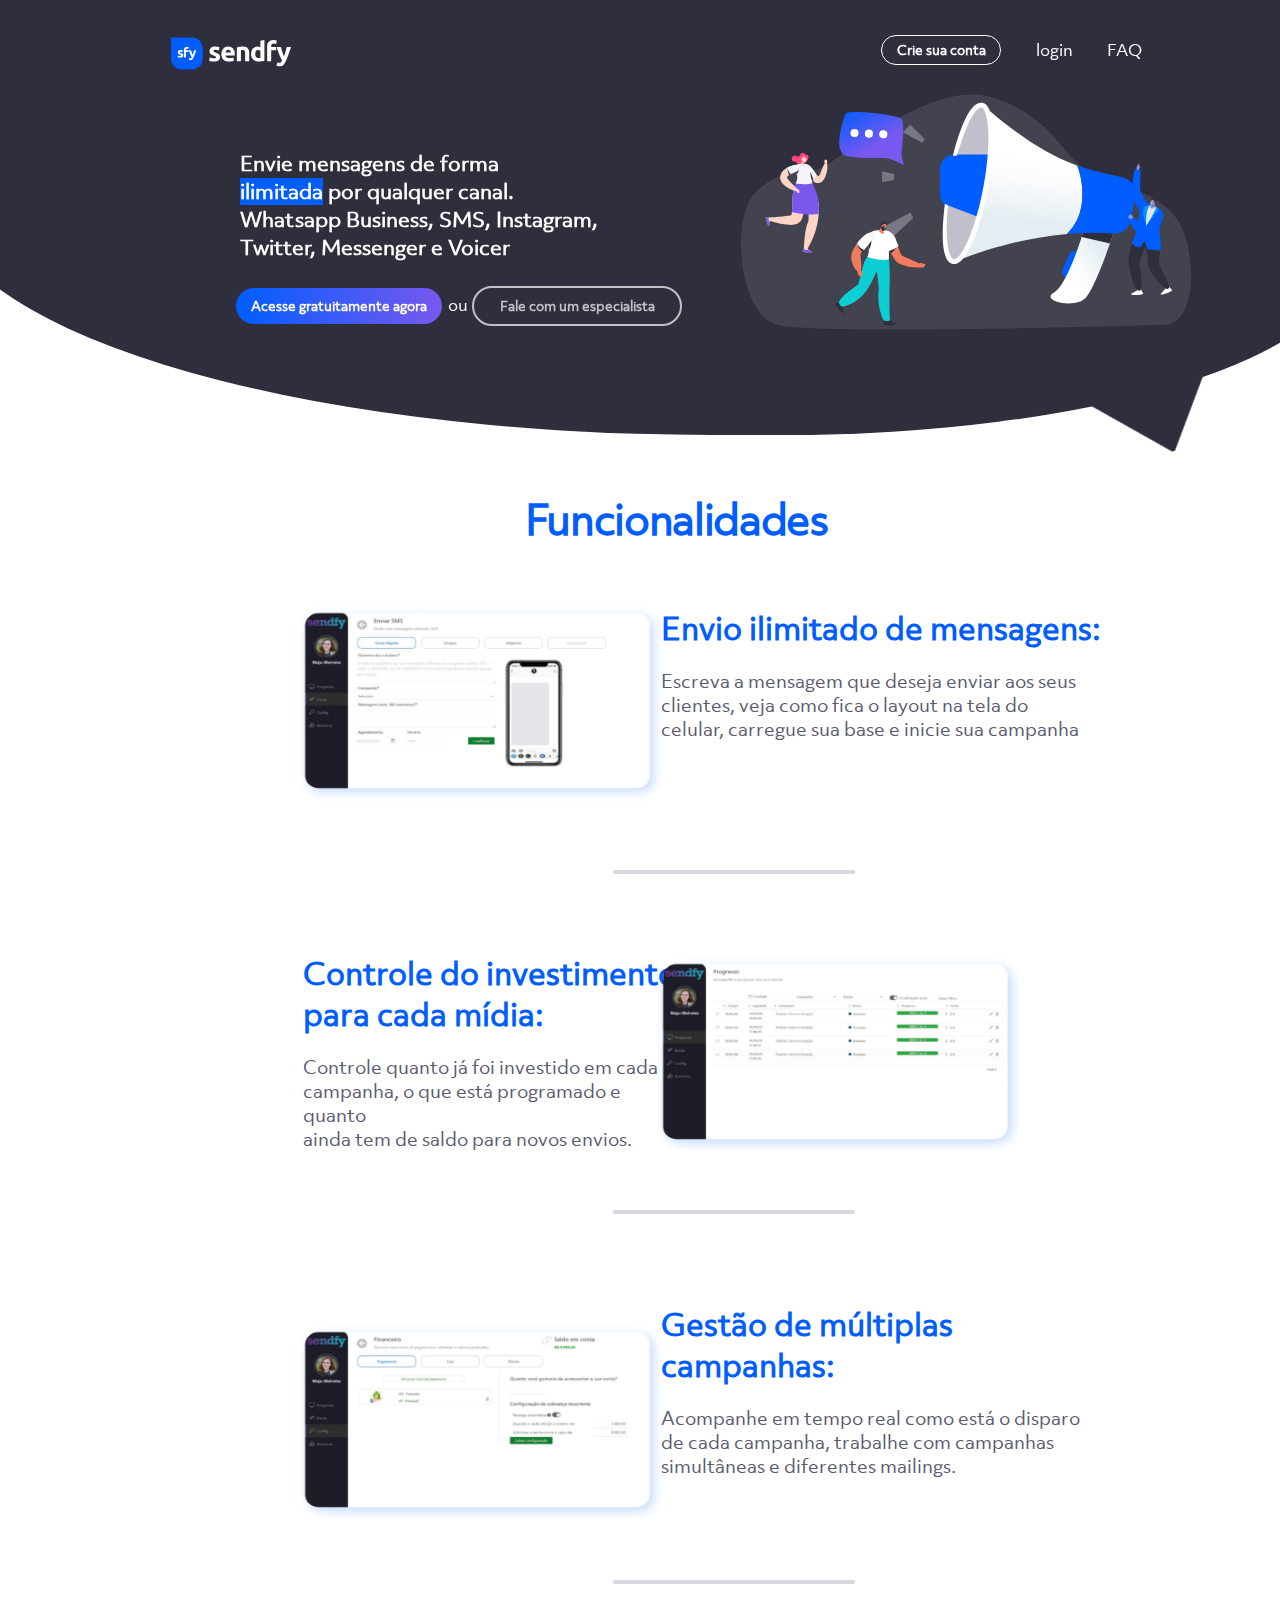
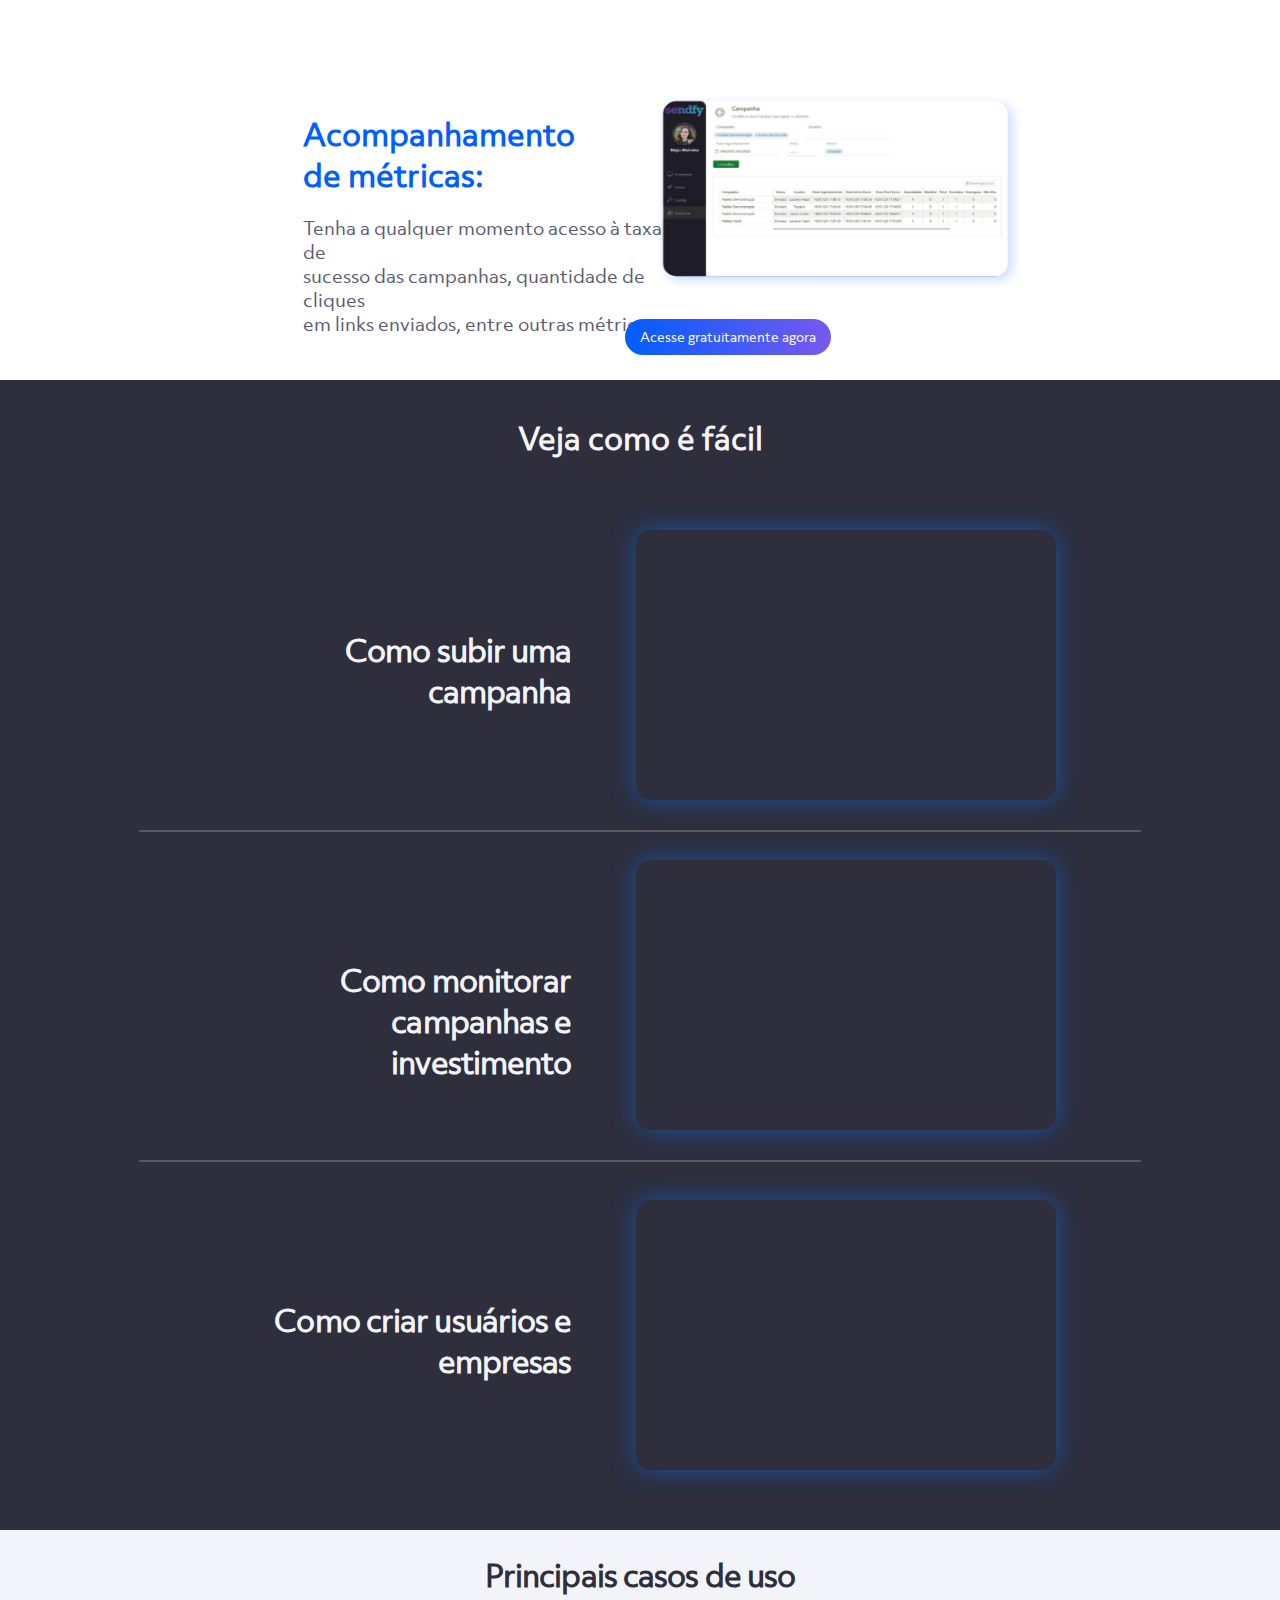
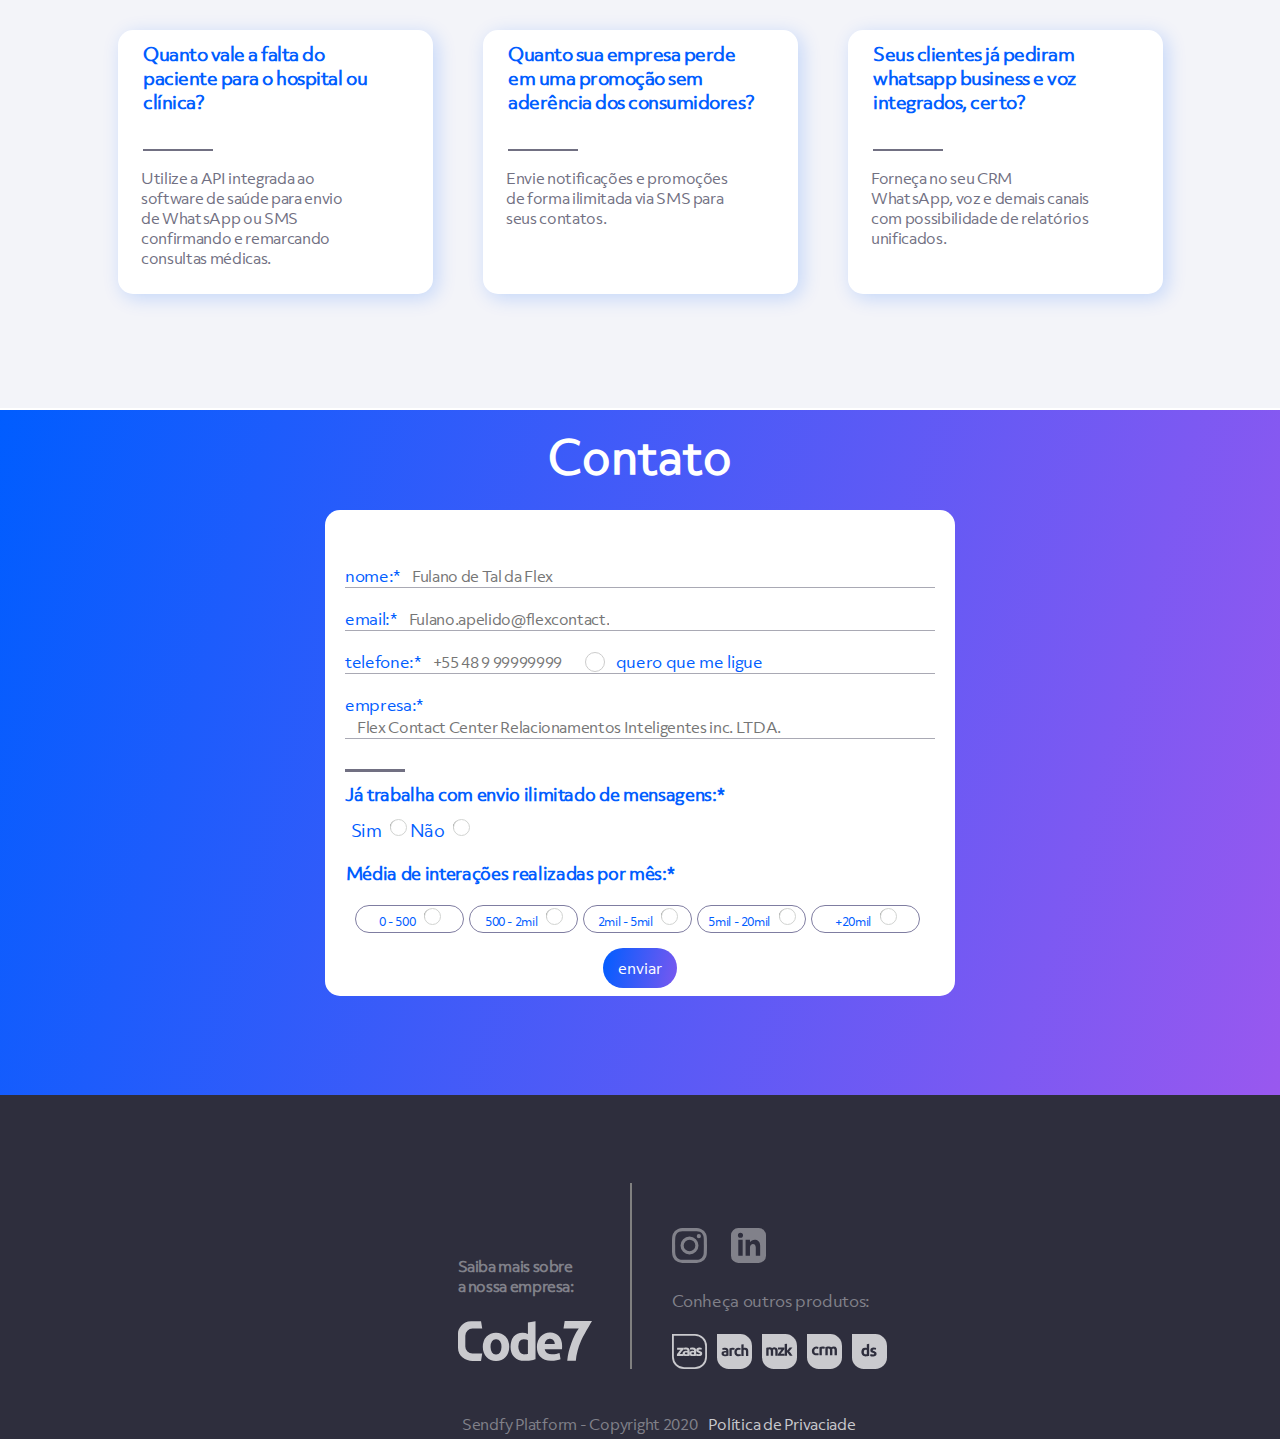
==== commit 5ff6798d: "menu lateral mobile feito" ====
--- a/index.html
+++ b/index.html
@@ -1,38 +1,68 @@
 <!DOCTYPE html>
 <html lang="en">
+
 <head>
     <meta charset="UTF-8">
     <meta name="viewport" content="width=device-width, initial-scale=1, minimum-scale=1">
     <meta http-equiv="X-UA-Compatible" content="ie=edge">
-    <link href="./imgs/favicon.png" rel="icon"  type="image/x-icon" />
+    <link href="./imgs/favicon.png" rel="icon" type="image/x-icon" />
     <title>Sendfy</title>
     <link rel="stylesheet" type="text/css" href="./css/index.css">
+    <script type="text/javascript" src="js/menu.js"></script>
 </head>
+
 <body>
     <div class="cabecalho-rolagem">
-        <img class="logo_sendfy_rolagem" src="./imgs/logo_sendfy.svg"/>
+        <img class="logo_sendfy_rolagem" src="./imgs/logo_sendfy.svg" />
         <button class="botao-criar-conta menu-rolagem">Crie sua conta</button>
         <div class="menu-cabecalho menu-rolagem-div">
             <a class="login">login</a>
             <a class="faq" href="faq.html">FAQ</a>
         </div>
     </div>
+
+    <div class="menu" id="menu">
+        <a class="hamburguer hamburguer-desativar" onclick="desativar()">
+            <img class="hamburguer hamburguer-desativar" src="imgs/hamburger.svg" />
+        </a>
+        <img class="logo_sendfy_rolagem" src="./imgs/logo-menu.svg" />
+        <button class="botao-criar-conta"><b>Crie sua conta</b></button>
+        <div class="menu-cabecalho-lateral">
+            <a class="login">login</a>
+            <a class="faq" href="faq.html">FAQ</a>
+        </div>
+        <div class="barra-menu"></div>
+        <div class="icons-menu">
+            <div class="zaas"></div>
+            <div class="arch"></div>
+            <div class="mzk"></div>
+            <div class="crm"></div>
+            <div class="ds"></div>
+        </div>
+    </div>
+
     <div class="cabecalho">
         <button class="botao-criar-conta"><b>Crie sua conta</b></button>
         <div class="menu-cabecalho">
             <a class="login">login</a>
             <a class="faq" href="faq.html">FAQ</a>
         </div>
-        <img class="logo_sendfy" src="./imgs/logo_sendfy.svg"/>
-        <img class="ilustra_topo" src="./imgs/ilustra_topo.svg"/>
-        <p class="texto-cabecalho-1"><b>Envie mensagens de forma </b><br><a class="ilimitada">ilimitada</a><b> por qualquer canal.<br>
-            Whatsapp Business, SMS, Instagram, Twitter, Messenger e Voicer</b></br></p>
+        <a class="hamburguer" onclick="ativar()">
+            <img class="hamburguer" src="imgs/hamburger.svg" />
+        </a>
+
+        <img class="logo_sendfy" src="./imgs/logo_sendfy.svg" />
+        <img class="ilustra_topo" src="./imgs/ilustra_topo.svg" />
+        <p class="texto-cabecalho-1"><b>Envie mensagens de forma </b><br><a class="ilimitada">ilimitada</a><b> por
+                qualquer canal.<br>
+                Whatsapp Business, SMS, Instagram, Twitter, Messenger e Voicer</b></br>
+        </p>
         <div class="botoes-cabecalho">
             <button class="botao-acesse-agora"><b>Acesse gratuitamente agora</b></button>
             <a class="ou">ou</a>
             <button class="botao-falar-com"><b>Fale com um especialista</b></button>
         </div>
-        
+
     </div>
     <div class="funcionalidades">
         <h3 class="titulo-funcionalidades">Funcionalidades</h3>
@@ -43,28 +73,20 @@
             <div class="esquerda">
                 <img class="img-funcionalidade asset10" src="./imgs/Asset 10.png">
                 <h1 class="titulo-funcionalidade titulo-asset9">Controle do investimento<br> para cada mídia:</h1>
-                <p class="texto-funcionalidade posicionamento-texto texto-asset9">Controle quanto já foi investido em cada<br>
-                    campanha, o que está programado e quanto<br>
-                    ainda tem de saldo para novos envios.</p>
+                <p class="texto-funcionalidade posicionamento-texto texto-asset9">Controle quanto já foi investido em cada
+                    <br> campanha, o que está programado e quanto<br> ainda tem de saldo para novos envios.</p>
                 <img class="img-funcionalidade img-2 asset8" src="./imgs/Asset 8.png">
                 <h1 class="titulo-funcionalidade titulo-mobile titulo-asset7">Acompanhamento <br>de métricas:</h1>
                 <p class="texto-funcionalidade posicionamento-texto texto-mobile texto-asset7">
-                    Tenha a qualquer momento acesso à taxa de<br>
-                    sucesso das campanhas, quantidade de cliques<br>
-                     em links enviados, entre outras métricas</p>
-            </div>
-            
+                    Tenha a qualquer momento acesso à taxa de<br> sucesso das campanhas, quantidade de cliques<br> em links enviados, entre outras métricas</p>
+            </div>
+
             <div class="direita">
                 <h1 class="titulo-funcionalidade titulo-asset10">Envio ilimitado de mensagens:</h1>
-                <p class="texto-funcionalidade posicionamento-texto texto-asset10">Escreva a mensagem que deseja enviar aos seus <br>
-                clientes, veja como fica o layout na tela do <br>
-                celular, carregue sua
-               base e inicie sua campanha</p>
-               <img class="img-funcionalidade img-1 asset9" src="./imgs/Asset 9.png">
-               <h1 class="titulo-funcionalidade titulo-mobile titulo-asset8">Gestão de múltiplas <br> campanhas:</h1>
-               <p class="texto-funcionalidade posicionamento-texto texto-mobile texto-asset8">Acompanhe em tempo real como está o disparo<br>
-                de cada campanha, trabalhe com campanhas<br>
-                simultâneas e diferentes mailings.</p>
+                <p class="texto-funcionalidade posicionamento-texto texto-asset10">Escreva a mensagem que deseja enviar aos seus <br> clientes, veja como fica o layout na tela do <br> celular, carregue sua base e inicie sua campanha</p>
+                <img class="img-funcionalidade img-1 asset9" src="./imgs/Asset 9.png">
+                <h1 class="titulo-funcionalidade titulo-mobile titulo-asset8">Gestão de múltiplas <br> campanhas:</h1>
+                <p class="texto-funcionalidade posicionamento-texto texto-mobile texto-asset8">Acompanhe em tempo real como está o disparo<br> de cada campanha, trabalhe com campanhas<br> simultâneas e diferentes mailings.</p>
                 <img class="img-funcionalidade img-3 asset7" src="./imgs/Asset 7.png">
             </div>
             <button class="botao-acesse-agora-funcionalidades">Acesse gratuitamente agora</button>
@@ -73,18 +95,20 @@
     <div class="veja">
         <h1 class="titulo-veja">Veja como é fácil</h1>
         <div class="div-veja-1">
-                <h2 class="texto-veja">Como subir uma campanha</h2>
-                <iframe class="video-veja" width="420" height="270" frameborder="0" title="AGENTE VIRTUAL" src="https://www.youtube.com/embed/4dNIA2YWS0g"></iframe class="video-veja">
-                <div class="barra barra-1"></div>
+            <h2 class="texto-veja">Como subir uma campanha</h2>
+            <iframe class="video-veja" width="420" height="270" frameborder="0" title="AGENTE VIRTUAL" src="https://www.youtube.com/embed/4dNIA2YWS0g"></iframe class="video-veja">
+            <div class="barra barra-1"></div>
         </div>
         <div class="div-veja-2">
             <h2 class="texto-veja veja-2">Como monitorar campanhas e investimento</h2>
-            <iframe class="video-veja video-2" width="420" height="270" frameborder="0" title="AGENTE VIRTUAL" src="https://www.youtube.com/embed/a_ifHXEO3O8"></iframe class="video-veja">
+            <iframe class="video-veja video-2" width="420" height="270" frameborder="0" title="AGENTE VIRTUAL"
+                src="https://www.youtube.com/embed/a_ifHXEO3O8"></iframe class="video-veja">
             <div class="barra barra-2"></div>
         </div>
         <div class="div-veja-3">
             <h2 class="texto-veja texto-veja-3">Como criar usuários e empresas</h2>
-            <iframe class="video-veja video-3" width="420" height="270" frameborder="0" title="AGENTE VIRTUAL" src="https://www.youtube.com/embed/od2rMPSuwDw"></iframe>
+            <iframe class="video-veja video-3" width="420" height="270" frameborder="0" title="AGENTE VIRTUAL"
+                src="https://www.youtube.com/embed/od2rMPSuwDw"></iframe>
         </div>
     </div>
     <div class="principais-casos">
@@ -102,30 +126,32 @@
         <div class="casos-3">
             <h1 class="titulo-caso">Seus clientes já pediram whatsapp business e voz integrados, certo?</h1>
             <div class="barra-casos"></div>
-            <p class="texto-casos">Forneça no seu CRM WhatsApp, voz e demais canais com possibilidade de relatórios unificados.</p>
-        </div>
-
-    </div>
+            <p class="texto-casos">Forneça no seu CRM WhatsApp, voz e demais canais com possibilidade de relatórios unificados.
+            </p>
+        </div>
+
+    </div>
+
     <div class="rodape">
         <a class="titulo-rodape-contato"><b>Contato</b></a>
         <form>
             <div class="nome input">
-            <label>nome:*</label><input type="text" placeholder="Fulano de Tal da Flex"/>
+                <label>nome:*</label><input type="text" placeholder="Fulano de Tal da Flex" />
             </div>
             <div class="input">
-            <label>email:*</label><input type="text" placeholder="Fulano.apelido@flexcontact.com.br">
+                <label>email:*</label><input type="text" placeholder="Fulano.apelido@flexcontact.com.br">
             </div>
             <div class="input">
-            <label>telefone:*</label><input class="input-tel" type="text" placeholder="+55 48 9 99999999">
-            <!-- <input type="checkbox" class="checkbox"><label class="meligue">quero que me ligue</label> -->
+                <label>telefone:*</label><input class="input-tel" type="text" placeholder="+55 48 9 99999999">
+                <!-- <input type="checkbox" class="checkbox"><label class="meligue">quero que me ligue</label> -->
                 <div class="round">
-                  <input type="checkbox" id="checkbox" />
-                  <label for="checkbox"></label>
+                    <input type="checkbox" id="checkbox" />
+                    <label for="checkbox"></label>
                 </div>
                 <label class="meligue">quero que me ligue</label>
             </div>
             <div class="input">
-            <label>empresa:*</label><input class="empresa" type="text" placeholder="Flex Contact Center Relacionamentos Inteligentes inc. LTDA."/>
+                <label>empresa:*</label><input class="empresa" type="text" placeholder="Flex Contact Center Relacionamentos Inteligentes inc. LTDA." />
             </div>
 
             <div class="risco"></div>
@@ -135,11 +161,11 @@
             </div>
             <div class="sim-nao">
                 <label>Sim</label>
-                    <input type="radio" name="mensagens" id="checkbox2" />
-                    <label for="radio" class="radio-mensagens"></label>
+                <input type="radio" name="mensagens" id="checkbox2" />
+                <label for="radio" class="radio-mensagens"></label>
                 <label>Não</label>
-                    <input type="radio" name="mensagens" id="checkbox3" />
-                    <label for="radio" class="radio-mensagens1"></label>
+                <input type="radio" name="mensagens" id="checkbox3" />
+                <label for="radio" class="radio-mensagens1"></label>
             </div>
 
             <div class="interacoes">
@@ -149,12 +175,12 @@
             <div class="radiobox-interacoes">
                 <div class="radiobox">
                     <label class="texto-radio">0 - 500</label>
-                    <input name="interacoes" type="radio"/>
+                    <input name="interacoes" type="radio" />
                     <label for="radio" class="radio-interacoes"></label>
                 </div>
                 <div class="radiobox">
                     <label class="texto-radio">500 - 2mil</label>
-                    <input name="interacoes" type="radio"/>
+                    <input name="interacoes" type="radio" />
                     <label for="radio" class="radio-interacoes"></label>
                 </div>
                 <div class="radiobox">
@@ -164,12 +190,12 @@
                 </div>
                 <div class="radiobox">
                     <label class="texto-radio">5mil - 20mil</label>
-                    <input name="interacoes" style="position: relative;" type="radio"/>
+                    <input name="interacoes" style="position: relative;" type="radio" />
                     <label for="radio" class="radio-interacoes"></label>
                 </div>
                 <div class="radiobox">
                     <label class="texto-radio">+20mil</label>
-                    <input name="interacoes" type="radio"/>
+                    <input name="interacoes" type="radio" />
                     <label for="radio" class="radio-interacoes"></label>
                 </div>
             </div>
@@ -179,27 +205,29 @@
     <div class="fim">
         <div class="conteudo">
             <div class="conteudo-esquerdo">
-            <h5>Saiba mais sobre a nossa empresa:</h5>
-            <img src="./imgs/code_7.svg">
+                <h5>Saiba mais sobre a nossa empresa:</h5>
+                <img src="./imgs/code_7.svg">
             </div>
             <div class="meio"></div>
             <div class="conteudo-direito">
-            <img src="./imgs/insta.svg"><img  class="linkedin" src="./imgs/iconmonstr-linkedin-3.svg">
-            <br/><br/>
-            <p>Conheça outros produtos:</p>
-            <br/>
-            <div class="icons">
-                <div class="zaas"></div> 
-                <div class="arch"></div>
-                <div class="mzk"></div>
-                <div class="crm"></div>
-                <div class="ds"></div>
-            </div>
+                <img class="insta" src="./imgs/insta.svg">
+                <img class="linkedin" src="./imgs/iconmonstr-linkedin-3.svg">
+                <br /><br />
+                <p>Conheça outros produtos:</p>
+                <br />
+                <div class="icons">
+                    <div class="zaas"></div>
+                    <div class="arch"></div>
+                    <div class="mzk"></div>
+                    <div class="crm"></div>
+                    <div class="ds"></div>
+                </div>
             </div>
         </div>
         <div class="copyright">
-        <p>Sendfy Platform - Copyright 2020 <a href="#">Política de Privaciade</a></p>
+            <p>Sendfy Platform - Copyright 2020 <a href="#">Política de Privaciade</a></p>
         </div>
     </div>
 </body>
+
 </html>--- a/css/index.css
+++ b/css/index.css
@@ -1,16 +1,16 @@
-@font-face { 
+    @font-face {
     font-family: 'Objektiv';
     src: url('../fonts/Objektiv Mk3 W03 Regular/Objektiv Mk3 W03 Regular.ttf');
-  }
-
-body{
+}
+
+body {
     margin: 0;
     height: 2000px;
     overflow-x: hidden;
     font-family: Regular, Objektiv;
 }
 
-.cabecalho{
+.cabecalho {
     top: 0px;
     left: -62px;
     width: 110%;
@@ -21,7 +21,8 @@
     position: absolute;
     z-index: 2;
 }
-.cabecalho-rolagem{
+
+.cabecalho-rolagem {
     width: 100%;
     height: 50px;
     background: rgba(46, 46, 61, 0.8) no-repeat padding-box;
@@ -54,7 +55,7 @@
     opacity: 1;
 }
 
-.logo_sendfy_rolagem{
+.logo_sendfy_rolagem {
     position: absolute;
     left: 249px;
     width: 130px;
@@ -89,12 +90,12 @@
     opacity: 1;
 }
 
-.ilimitada{
+.ilimitada {
     background: #005DFF 0% 0% no-repeat padding-box;
     font-weight: bold;
 }
 
-.menu-cabecalho{
+.menu-cabecalho {
     position: absolute;
     left: 78%;
     top: 9%;
@@ -116,14 +117,14 @@
     font-family: Regular, Objektiv;
 }
 
-.botoes-cabecalho{
+.botoes-cabecalho {
     position: absolute;
     top: 286px;
     left: 296px;
     color: #FFFFFF;
 }
 
-.botao-acesse-agora{
+.botao-acesse-agora {
     width: 210px;
     height: 40px;
     background: transparent linear-gradient(94deg, #005DFF 0%, #7958EF 100%) 0% 0% no-repeat padding-box;
@@ -134,7 +135,7 @@
     font-family: Regular, Objektiv;
 }
 
-.botao-falar-com{
+.botao-falar-com {
     width: 210px;
     height: 40px;
     border: 2px solid #C0C0C5;
@@ -145,29 +146,30 @@
     font-family: Regular, Objektiv;
 }
 
-.menu-rolagem{
+.menu-rolagem {
     margin-top: 4px;
 }
 
-.menu-rolagem-div{
+.menu-rolagem-div {
     margin-top: 8px;
 }
 
-.login{
+.login {
     margin-right: 30px;
     letter-spacing: 0;
     color: #FFFFFF;
     opacity: 1;
 }
 
-.faq{
+.faq {
     margin-right: 30px;
     letter-spacing: 0;
     color: #FFFFFF;
     opacity: 1;
     text-decoration: none;
 }
-.funcionalidades{
+
+.funcionalidades {
     position: absolute;
     top: 450px;
     width: 100vw;
@@ -177,7 +179,8 @@
     justify-content: center;
     /* align-items: center */
 }
-.titulo-funcionalidades{
+
+.titulo-funcionalidades {
     width: 356px;
     height: 47px;
     font-size: 41px;
@@ -190,7 +193,7 @@
     left: 41%;
 }
 
-.div-funcionalidades{
+.div-funcionalidades {
     position: relative;
     top: 150px;
     width: 100vw;
@@ -201,7 +204,7 @@
     /* align-items: center */
 }
 
-.img-funcionalidade{
+.img-funcionalidade {
     width: 380px;
     height: 208px;
     margin-right: 5%;
@@ -209,7 +212,7 @@
     margin-bottom: 120px;
 }
 
-.titulo-funcionalidade{
+.titulo-funcionalidade {
     text-align: left;
     /* font-family: Medium, Objektiv; */
     letter-spacing: 0;
@@ -219,7 +222,7 @@
     font-size: 30px;
 }
 
-.texto-funcionalidade{
+.texto-funcionalidade {
     text-align: left;
     /* font-family: Regular, Objektiv; */
     letter-spacing: 0;
@@ -229,22 +232,22 @@
 }
 
 .esquerda {
-  margin-right: 5%;
-  position: absolute;
-  right: 56%;
-}
-
-.direita{
-  position: absolute;
+    margin-right: 5%;
+    position: absolute;
+    right: 56%;
+}
+
+.direita {
+    position: absolute;
     top: -12px;
     right: 179px;
 }
 
-.posicionamento-texto{
+.posicionamento-texto {
     margin-bottom: 210px;
 }
 
-.borda{
+.borda {
     position: absolute;
     top: 420px;
     display: flex;
@@ -260,7 +263,7 @@
     left: 613px;
 }
 
-.borda-2{
+.borda-2 {
     position: absolute;
     top: 760px;
     display: flex;
@@ -276,7 +279,7 @@
     left: 613px;
 }
 
-.borda-3{
+.borda-3 {
     position: absolute;
     top: 1130px;
     display: flex;
@@ -293,21 +296,21 @@
 }
 
 .botao-acesse-agora-funcionalidades {
-  position: absolute;
-  top: 1317px;
-  width: 210px;
-  height: 40px;
-  background: transparent linear-gradient(94deg, #005DFF 0%, #7958EF 100%) 0% 0% no-repeat padding-box;
-  border-radius: 25px;
-  border-color: transparent;
-  color: #FFFFFF;
-  opacity: 1;
-  font-family: Regular, Objektiv;
-  position: absolute;
-  left: 320px;
-}
-
-.veja{
+    position: absolute;
+    top: 1317px;
+    width: 210px;
+    height: 40px;
+    background: transparent linear-gradient(94deg, #005DFF 0%, #7958EF 100%) 0% 0% no-repeat padding-box;
+    border-radius: 25px;
+    border-color: transparent;
+    color: #FFFFFF;
+    opacity: 1;
+    font-family: Regular, Objektiv;
+    position: absolute;
+    left: 320px;
+}
+
+.veja {
     background: #2E2E3D 0% 0% no-repeat padding-box;
     position: absolute;
     top: 1980px;
@@ -319,7 +322,7 @@
     /* align-items: center */
 }
 
-.div-veja-1{
+.div-veja-1 {
     position: absolute;
     top: 150px;
     width: 100vw;
@@ -330,7 +333,7 @@
     /* align-items: center */
 }
 
-.div-veja-2{
+.div-veja-2 {
     position: absolute;
     top: 480px;
     width: 100vw;
@@ -341,7 +344,7 @@
     /* align-items: center */
 }
 
-.div-veja-3{
+.div-veja-3 {
     position: absolute;
     top: 820px;
     width: 100vw;
@@ -352,18 +355,18 @@
     /* align-items: center */
 }
 
-.titulo-veja{
+.titulo-veja {
     color: #F6F6F9;
     font-size: 30px;
     margin-top: 3%;
 }
 
-.asset8{
-  position: relative;
-  top: -42px;
-}
-
-.texto-veja{
+.asset8 {
+    position: relative;
+    top: -42px;
+}
+
+.texto-veja {
     width: 347px;
     font-size: 30px;
     position: relative;
@@ -376,7 +379,7 @@
     margin-right: 5%;
 }
 
-.video-veja{
+.video-veja {
     box-shadow: 0px 0px 25px #0077FF80;
     border-radius: 15px;
 }
@@ -394,7 +397,7 @@
     /* align-items: center; */
 }
 
-.principais-casos{
+.principais-casos {
     top: 3130px;
     left: 0px;
     height: 478px;
@@ -420,7 +423,7 @@
     opacity: 1;
 }
 
-.casos-1{
+.casos-1 {
     position: relative;
     top: 100px;
     width: 315px;
@@ -431,7 +434,8 @@
     opacity: 1;
     margin-left: 1px;
 }
-.casos-2{
+
+.casos-2 {
     position: relative;
     top: 100px;
     width: 315px;
@@ -443,7 +447,8 @@
     margin-left: 50px;
     margin-right: 50px;
 }
-.casos-3{
+
+.casos-3 {
     position: relative;
     top: 100px;
     width: 315px;
@@ -467,7 +472,7 @@
     margin-left: 25px;
 }
 
-.barra-casos{
+.barra-casos {
     position: relative;
     top: 20px;
     margin-left: 25px;
@@ -490,7 +495,7 @@
     font-size: 15px;
 }
 
-.rodape{
+.rodape {
     top: 3607px;
     left: 0px;
     height: 478px;
@@ -504,7 +509,7 @@
     /* align-items: center */
 }
 
-.titulo-rodape{
+.titulo-rodape {
     width: 347px;
     height: 32px;
     font-size: 30px;
@@ -525,9 +530,9 @@
     opacity: 1;
     text-align: center;
     margin-top: 80px;
-  }
-
-  .titulo-rodape-contato{
+}
+
+.titulo-rodape-contato {
     height: 38px;
     font-size: 70px;
     position: absolute;
@@ -538,9 +543,9 @@
     color: #FFFFFF;
     font-size: 45px;
     margin-top: 16px;
-  }
-  
-  .rodape form {
+}
+
+.rodape form {
     width: 630px;
     height: 451px;
     background: #ffffff 0% 0% no-repeat padding-box;
@@ -548,24 +553,24 @@
     opacity: 1;
     margin: auto;
     padding-top: 35px;
-  }
-  
-  .input {
+}
+
+.input {
     text-align: left;
     border-bottom: solid 1px #a9a9b4;
     margin-left: 20px;
     margin-right: 20px;
     margin-top: 20px;
-  }
-  
-  .input label {
+}
+
+.input label {
     /* font: Regular 17px/24px Objektiv Mk3; */
     letter-spacing: -0.34px;
     color: #005dff;
     opacity: 1;
 }
-  
-  .input input {
+
+.input input {
     top: 2380px;
     left: 728px;
     height: 18px;
@@ -578,26 +583,26 @@
     border: none;
     margin-left: 10px;
     font-size: 15px;
-  }
-  
-  .input-tel {
+}
+
+.input-tel {
     width: 137px !important;
-  }
-  
-  .meligue {
+}
+
+.meligue {
     margin-left: 40px !important;
-  }
-  
-  .checkbox {
+}
+
+.checkbox {
     margin-left: -90px !important;
     border-radius: 50%;
-  }
-
-  .round {
-    position: absolute;
-  }
-  
-  .round label {
+}
+
+.round {
+    position: absolute;
+}
+
+.round label {
     background-color: #fff;
     border: 1px solid #ccc;
     border-radius: 50%;
@@ -607,9 +612,9 @@
     position: absolute;
     top: -21px;
     width: 18px;
-  }
-  
-  .round label:after {
+}
+
+.round label:after {
     border: 2px solid #fff;
     border-top: none;
     border-right: none;
@@ -621,23 +626,22 @@
     top: 3px;
     transform: rotate(-45deg);
     width: 10px;
-  }
-  
-  .round input[type="checkbox"] {
+}
+
+.round input[type="checkbox"] {
     visibility: hidden;
-  }
-  
-  .round input[type="checkbox"]:checked + label {
+}
+
+.round input[type="checkbox"]:checked+label {
     background-color: #005dff;
     border-color: #005dff;
-  }
-  
-  .round input[type="checkbox"]:checked + label:after {
-    opacity: 1;
-  }
-
-
-  input[type='radio']:after {
+}
+
+.round input[type="checkbox"]:checked+label:after {
+    opacity: 1;
+}
+
+input[type='radio']:after {
     width: 15px;
     height: 15px;
     border-radius: 15px;
@@ -651,7 +655,7 @@
     border: 1px solid #d1d3d1;
 }
 
-input[type='radio']:checked + label:after {
+input[type='radio']:checked+label:after {
     width: 9px;
     height: 9px;
     border-radius: 15px;
@@ -664,53 +668,52 @@
     visibility: visible;
 }
 
-.radio-mensagens{
+.radio-mensagens {
     margin: 0px;
     position: absolute;
 }
 
-.radio-interacoes{
+.radio-interacoes {
     margin-left: 4px;
     position: absolute;
 }
 
-.radio-mensagens1{
+.radio-mensagens1 {
     position: absolute;
     margin-left: 4px;
 }
 
-  .texto-radio{
-      font-size: 12px;
-  }
-  
-  .empresa {
+.texto-radio {
+    font-size: 12px;
+}
+
+.empresa {
     width: 500px !important;
-  }
-  
-  .risco {
+}
+
+.risco {
     margin-top: 30px;
     margin-left: 20px;
     width: 60px;
     height: 3px;
     background: #717082 0% 0% no-repeat padding-box;
     opacity: 1;
-  }
-  
-  
+}
+
 .envio-mensagem {
     margin-left: 20px;
-  }
-  
-  .envio-mensagem h1 {
+}
+
+.envio-mensagem h1 {
     text-align: left;
     /* font: Bold 17px/24px Objektiv Mk3; */
     letter-spacing: -0.34px;
     color: #005dff;
     opacity: 1;
     font-size: 17px;
-  }
-  
-  .interacoes h1 {
+}
+
+.interacoes h1 {
     margin-top: 20px;
     margin-bottom: 25px;
     /* font: Bold 17px/24px Objektiv Mk3; */
@@ -719,10 +722,10 @@
     opacity: 1;
     width: 460px;
     height: 18px;
-    font-size: 17px; 
+    font-size: 17px;
     margin-left: -45px;
 }
-  
+
 .sim-nao {
     margin-left: -460px;
     letter-spacing: -0.34px;
@@ -730,17 +733,17 @@
     opacity: 1;
     font-size: 17px !important;
 }
-  
-  .label-nao {
+
+.label-nao {
     margin-left: 20px;
-  }
-  
-  .radiobox-interacoes {
-    display: flex;
-    justify-content: center;
-  }
-  
-  .radiobox {
+}
+
+.radiobox-interacoes {
+    display: flex;
+    justify-content: center;
+}
+
+.radiobox {
     top: 2677px;
     left: 665px;
     width: 107px;
@@ -754,8 +757,8 @@
     opacity: 1;
     font-size: 18px;
 }
-  
-  .botao-enviar {
+
+.botao-enviar {
     margin-top: 15px;
     border-radius: 25px;
     font-size: 15px;
@@ -764,9 +767,9 @@
     border: none;
     background: transparent linear-gradient(101deg, #005dff 0%, #7958ef 100%) 0% 0% no-repeat padding-box;
     font-family: Regular, Objektiv;
-  }
-
-  .fim {
+}
+
+.fim {
     position: relative;
     top: 4295px;
     left: 0px;
@@ -774,17 +777,16 @@
     height: 344px;
     background: #2e2e3d 0% 0% no-repeat padding-box;
     opacity: 1;
-    
-  }
-  
-  .meio {
+}
+
+.meio {
     border-right: solid 2px gray;
     width: 2px;
     height: 186px;
     margin-top: auto;
-  }
-  
-  .conteudo {
+}
+
+.conteudo {
     display: flex;
     opacity: 1;
     position: relative;
@@ -793,53 +795,53 @@
     flex-direction: row;
     justify-content: center;
     align-items: center
-  }
-  
-  .conteudo-esquerdo {
+}
+
+.conteudo-esquerdo {
     margin-top: 133px;
     width: 120px;
     padding-right: 50px;
-  }
-  
-  .conteudo-esquerdo h5 {
+}
+
+.conteudo-esquerdo h5 {
     /* font: Regular 18px/24px Objektiv Mk3; */
     letter-spacing: -0.36px;
     color: #81818a;
     opacity: 1;
     font-size: 15px;
-  }
-  
-  .conteudo-direito {
+}
+
+.conteudo-direito {
     margin-left: 40px;
     margin-top: 133px;
-  }
-  
-  .linkedin {
+}
+
+.linkedin {
     margin-left: 20px;
-  }
-  
-  .conteudo-direito p {
+}
+
+.conteudo-direito p {
     text-align: left;
     /* font: Regular 18px/24px Objektiv Mk3; */
     letter-spacing: -0.36px;
     color: #81818a;
     opacity: 1;
     margin: 0;
-  }
-  
-  .produtos {
+}
+
+.produtos {
     margin-left: 10px;
-  }
-  
-  .copyright {
+}
+
+.copyright {
     display: flex;
     align-items: center;
     justify-content: center;
     margin-top: 30px;
     width: 105vw;
-  }
-  
-  .copyright p {
+}
+
+.copyright p {
     width: 420px;
     /* font-family: Regular, Objektiv Mk3; */
     letter-spacing: -0.26px;
@@ -847,9 +849,9 @@
     opacity: 1;
     margin-bottom: 0;
     font-size: 15px;
-  }
-  
-  .fim a {
+}
+
+.fim a {
     margin-left: 8px;
     text-decoration: none;
     width: 140px;
@@ -857,484 +859,592 @@
     color: #cacace;
     opacity: 1;
     font-size: 15px;
-  }
-
-
-  /* FIM DA PAGINA */
-
-  .zaas{
+}
+
+
+/* FIM DA PAGINA */
+
+.zaas {
     background: url("../imgs/zaas.svg") no-repeat;
     position: relative;
     width: 35px;
     height: 35px;
-  }
-
-  .zaas:hover {
+}
+
+.zaas:hover {
     background: url("../imgs/zaas2.svg") no-repeat;
     position: relative;
     width: 35px;
     height: 35px;
-  }
-
-  .arch{
+}
+
+.arch {
     background: url("../imgs/arch.svg") no-repeat;
     position: relative;
     width: 35px;
     height: 35px;
     margin-left: 10px;
-  }
-
-  .arch:hover {
+}
+
+.arch:hover {
     background: url("../imgs/arch2.svg") no-repeat;
     position: relative;
     width: 35px;
     height: 35px;
-  }
-
-  .mzk{
+}
+
+.mzk {
     background: url("../imgs/mzk.svg") no-repeat;
     position: relative;
     width: 35px;
     height: 35px;
     margin-left: 10px;
-  }
-
-  .mzk:hover {
+}
+
+.mzk:hover {
     background: url("../imgs/mzk2.svg") no-repeat;
     position: relative;
     width: 35px;
     height: 35px;
-  }
-
-  .crm{
+}
+
+.crm {
     background: url("../imgs/crm.svg") no-repeat;
     position: relative;
     width: 35px;
     height: 35px;
     margin-left: 10px;
-  }
-
-  .crm:hover {
+}
+
+.crm:hover {
     background: url("../imgs/crm2.svg") no-repeat;
     position: relative;
     width: 35px;
     height: 35px;
-  }
-
-  .ds{
+}
+
+.ds {
     background: url("../imgs/ds.svg") no-repeat;
     position: relative;
     width: 35px;
     height: 35px;
     margin-left: 10px;
-  }
-
-  .ds:hover {
+}
+
+.ds:hover {
     background: url("../imgs/ds2.svg") no-repeat;
     position: relative;
     width: 35px;
     height: 35px;
-  }
-
-  .icons{
-      display: flex;
-      
-  }
-
-@media(max-width: 768px){
-  body {
-    overflow-x: hidden !important;
-  }
-
-    .cabecalho{
-      width: 140%;
-    }
-
+}
+
+.icons {
+    display: flex;
+}
+
+.hamburguer {
+    display: none;
+}
+
+.menu {
+    display: none;
+}
+
+@media(max-width: 768px) {
+    body {
+        overflow-x: hidden !important;
+    }
+    .cabecalho {
+        width: 140%;
+    }
     .cabecalho:after {
-      bottom: -98px;
-      left: 61%;
-      -webkit-transform: rotate(-10deg);
-  }
-
-  .logo_sendfy{
-    left: 96px;
-    width: 140px;
-  }
-
-  .botao-criar-conta {
-    left: 47%;
-  }
-
-  .menu-cabecalho {
-    left: 61%;
-  }
-
-  .texto-cabecalho-1{
-    top: 123px;
-    left: 94px;
-  }
-
-  .botoes-cabecalho {
-    top: 262px;
-    left: 93px;
-  }
-
-  .ilustra_topo{
-    top: -8px;
-    left: 45%;
-    width: 294px;
-  }
-
-  .posicionamento-texto {
-    width: 364px;
-    position: relative;
-    top: -25px;
-  }
-
-  .titulo-funcionalidade {
-    position: relative;
-    top: -15px;
-  }
-
-  .esquerda {
-    margin-left: 16px;
-  }
-
-  .logo_sendfy_rolagem {
-    left: 35px;
-  }
-
-  .menu-rolagem-div{
-    left: 82%;
-  }
-
-  .menu-rolagem{
-    left: 64%;
-    margin-top: 6px;
-  }
-
-  .borda {
-    top: 424px;
-    width: 200px;
-  }
-
-  .borda-2 {
-    top: 760px;
-    width: 200px;
-  }
-
-  .borda-3 {
-    top: 1100px;
-    width: 200px;
-  }
-
-  .img-1{
-    position: relative;
-    top: -136px;
-  }
-
-  .img-2{
-    position: relative;
-    top: -136px;
-  }
-
-  .img-3{
-    position: relative;
-    top: -270px;
-  }
-
-  .titulo-mobile{
-    position: relative;
-    top: -160px;
-  }
-
-  .texto-mobile{
-    position: relative;
-    top: -169px;
-  }
-
-  .botao-acesse-agora-funcionalidades {
-    top: 1275px;
-  }
-
-  .texto-veja {
-    top: -7px;
-    left: -38px;
-  }
-
-  .video-veja {
-    position: relative;
-    right: 28px;
-  }
-
-  .casos-1{
-      width: 230px;
-  }
-
-  .casos-2{
-    width: 230px;
-    margin-left: 30px;
-    margin-right: 30px;
-  }
-
-  .casos-3{
-    width: 230px;
-  }
-
-  .titulo-caso {
-    width: 200px;
-    font-size: 17px;
-  }
-
-  .texto-casos {
-    margin-top: 24px;
-    font-size: 13px;
-  }
-
-  .barra-casos {
-    top: 14px;
-  }
-
-}
-
-@media(max-width: 425px){
-  .cabecalho {
-    left: -254px;
-    width: 200%;
-  }
-  .cabecalho:after {
-    bottom: -64px;
-    left: 66%;
-  }
-  .logo_sendfy {
-    left: 272px;
-    top: 15px;
-  }
-  .cabecalho-rolagem{
-    display: none;
-  }
-  .menu-cabecalho{
-    display: none;
-  }
-
-  .ilustra_topo {
-    top: 92px;
-    left: 50%;
-    width: 255px;
-  }
-
-  .texto-cabecalho-1 {
-    top: 90px;
-    left: 271px;
-  }
-
-  .botao-criar-conta {
-    left: 64%;
-    top: 21px;
-  }
-
-  .botoes-cabecalho {
-    top: 343px;
-    left: 348px;
-    width: 70px;
-  }
-
-  .ou{
-    display: none;
-  }
-
-  .botao-acesse-agora {
-    width: 204px;
-    margin-bottom: 5px;
-    margin-top: -5px;
-  }
-
-  .botao-falar-com {
-    width: 204px;
-  }
-
-  .asset10{
-    position: absolute;
-    left: 41px;
-  }
-
-  .titulo-asset10{
-    position: absolute;
-    top: 186px;
-    left: 46px;
-    font-size: 23px;
-    width: 338px;
-  }
-
-  .texto-asset10{
-    position: absolute;
-    left: 46px;
-    top: 218px;
-    font-size: 14px;
-  }
-
-  .borda {
-    top: 456px;
-    width: 90%;
-    left: 20px;
-  }
-
-  .asset9 {
-    position: absolute;
-    left: 41px;
-    top: 327px;
-  }
-
-  .titulo-asset9 {
-    position: absolute;
-    top: 503px;
-    left: 46px;
-    font-size: 23px;
-    width: 338px;
-  }
-
-  .texto-asset9{
-    position: absolute;
-    left: 46px;
-    top: 575px;
-    font-size: 14px;
-  }
-
-  .borda-2 {
-    top: 812px;
-    width: 90%;
-    left: 20px;
-  }
-
-  .asset8 {
-    position: absolute;
-    left: 41px;
-    top: 669px;
-  }
-
-  .titulo-asset8 {
-    position: absolute;
-    top: 863px;
-    left: 46px;
-    font-size: 23px;
-    width: 338px;
-  }
-
-  .texto-asset8{
-    position: absolute;
-    left: 46px;
-    top: 935px;
-    font-size: 14px;
-  }
-
-  .borda-3 {
-    top: 1174px;
-    width: 90%;
-    left: 20px;
-  }
-
-  .asset7 {
-    position: absolute;
-    left: 41px;
-    top: 1043px;
-  }
-
-  .titulo-asset7 {
-    position: absolute;
-    top: 1214px;
-    left: 46px;
-    font-size: 23px;
-    width: 338px;
-  }
-
-  .texto-asset7 {
-    position: absolute;
-    left: 46px;
-    top: 1280px;
-    font-size: 14px;
-  }
-
-  .funcionalidades {
-    position: absolute;
-    top: 419px;
-    width: 100vw;
-    height: 100vh;
-    display: flex;
-    flex-direction: row;
-    justify-content: center;
-    /* align-items: center; */
-  }
-
-  .botao-acesse-agora-funcionalidades {
-    top: 1361px;
-    position: absolute;
-    right: 106px;
-  }
-
-  .esquerda {
-    margin-right: 5%;
-    position: absolute;
-    right: 357%;
-  }
-  
-  .direita {
-    position: absolute;
-    right: 354%;
-  }
-
-  .titulo-funcionalidades {
-    left: 17%;
-  }
-
-
-  .texto-veja{
-    position: absolute;
-    top: -77px;
-    width: 433px;
-  }
-
-  .video-veja{
-    right: 0px;
-  }
-
-  .veja-2{
-    top: -40px;
-    left: -7px;
-    text-align: center;
-  }
-
-  .video-2{
-    top: 71px;
-  }
-
-  .fim {
-    top: 4360px;
-  }
-
-  .rodape {
-    top: 3595px;
-  }
-
-  .principais-casos {
-    top: 3200px;
-  }
-
-  .veja {
-    height: 1220px;
-  }
-
-  .video-3{
-    top: 120px;
-  }
-
-  .texto-veja-3{
-    top: 12px;
-    left: 0px;
-    text-align: center;
-  }
-
-  .barra-2{
-    top: 367px;
-  }
-
-}+        bottom: -98px;
+        left: 61%;
+        -webkit-transform: rotate(-10deg);
+    }
+    .logo_sendfy {
+        left: 96px;
+        width: 140px;
+    }
+    .botao-criar-conta {
+        left: 47%;
+    }
+    .menu-cabecalho {
+        left: 61%;
+    }
+    .texto-cabecalho-1 {
+        top: 123px;
+        left: 94px;
+    }
+    .botoes-cabecalho {
+        top: 262px;
+        left: 93px;
+    }
+    .ilustra_topo {
+        top: -8px;
+        left: 45%;
+        width: 294px;
+    }
+    .posicionamento-texto {
+        width: 364px;
+        position: relative;
+        top: -25px;
+    }
+    .titulo-funcionalidade {
+        position: relative;
+        top: -15px;
+    }
+    .esquerda {
+        margin-left: 16px;
+    }
+    .logo_sendfy_rolagem {
+        left: 35px;
+    }
+    .menu-rolagem-div {
+        left: 82%;
+    }
+    .menu-rolagem {
+        left: 64%;
+        margin-top: 6px;
+    }
+    .borda {
+        top: 424px;
+        width: 200px;
+    }
+    .borda-2 {
+        top: 760px;
+        width: 200px;
+    }
+    .borda-3 {
+        top: 1100px;
+        width: 200px;
+    }
+    .img-1 {
+        position: relative;
+        top: -136px;
+    }
+    .img-2 {
+        position: relative;
+        top: -136px;
+    }
+    .img-3 {
+        position: relative;
+        top: -270px;
+    }
+    .titulo-mobile {
+        position: relative;
+        top: -160px;
+    }
+    .texto-mobile {
+        position: relative;
+        top: -169px;
+    }
+    .botao-acesse-agora-funcionalidades {
+        top: 1275px;
+    }
+    .texto-veja {
+        top: -7px;
+        left: -38px;
+    }
+    .video-veja {
+        position: relative;
+        right: 28px;
+    }
+    .casos-1 {
+        width: 230px;
+    }
+    .casos-2 {
+        width: 230px;
+        margin-left: 30px;
+        margin-right: 30px;
+    }
+    .casos-3 {
+        width: 230px;
+    }
+    .titulo-caso {
+        width: 200px;
+        font-size: 17px;
+    }
+    .texto-casos {
+        margin-top: 24px;
+        font-size: 13px;
+    }
+    .barra-casos {
+        top: 14px;
+    }
+}
+
+@media(max-width: 425px) {
+    .menu {
+        display: none;
+        position: absolute;
+        top: 0px;
+        left: 0px;
+        width: 300px;
+        height: 555px;
+        background: #FFFFFF 0% 0% no-repeat padding-box;
+        opacity: 1;
+    }
+    .menu-ativo{
+        z-index: 999;
+        overflow:hidden;
+        display: inline;
+    }
+    .menu-cabecalho-lateral {
+        position: relative;
+        top: 104px;
+        left: 23px;
+    }
+    .menu-cabecalho-lateral .login {
+        color: black;
+        position: absolute;
+        top: 25px;
+    }
+    .menu-cabecalho-lateral .faq {
+        color: black;
+    }
+    .menu .botao-criar-conta {
+        border-color: #2E2E3D;
+        color: #2E2E3D;
+        position: absolute;
+        left: 10px;
+        top: 65px;
+    }
+    .menu .logo_sendfy_rolagem {
+        left: 85px;
+        top: 14px;
+    }
+    .icons-menu {
+        position: relative;
+        top: 166px;
+        left: 12px;
+    }
+    .icons-menu .zaas {
+        position: absolute;
+    }
+    .icons-menu .arch {
+        position: absolute;
+        background: url("../imgs/arch2.svg") no-repeat;
+        left: 46px;
+    }
+    .icons-menu .mzk {
+        position: absolute;
+        background: url("../imgs/mzk2.svg") no-repeat;
+        left: 103px;
+    }
+    .icons-menu .crm {
+        position: absolute;
+        background: url("../imgs/crm2.svg") no-repeat;
+        left: 160px;
+    }
+    .icons-menu .ds {
+        position: absolute;
+        background: url("../imgs/ds2.svg") no-repeat;
+        left: 217px;
+    }
+    .barra-menu {
+        width: 260px;
+        height: 0px;
+        border: 2px solid #585863;
+        opacity: 0.3;
+        position: relative;
+        top: 145px;
+        left: 15px;
+    }
+    .hamburguer {
+        position: absolute;
+        left: 139px;
+        top: 11px;
+        width: 25px;
+        display: inline;
+    }
+    .hamburguer-desativar {
+        left: 1px;
+        top: 13px;
+    }
+    .cabecalho {
+        left: -254px;
+        width: 200%;
+    }
+    .cabecalho:after {
+        bottom: -64px;
+        left: 66%;
+    }
+    .logo_sendfy {
+        left: 329px;
+        top: 15px;
+    }
+    .cabecalho-rolagem {
+        display: none;
+    }
+    .menu-cabecalho {
+        display: none;
+    }
+    .ilustra_topo {
+        top: 92px;
+        left: 50%;
+        width: 255px;
+    }
+    .texto-cabecalho-1 {
+        top: 90px;
+        left: 271px;
+    }
+    .botao-criar-conta {
+        left: 64%;
+        top: 21px;
+    }
+    .botoes-cabecalho {
+        top: 343px;
+        left: 348px;
+        width: 70px;
+    }
+    .ou {
+        display: none;
+    }
+    .botao-acesse-agora {
+        width: 204px;
+        margin-bottom: 5px;
+        margin-top: -5px;
+    }
+    .botao-falar-com {
+        width: 204px;
+        z-index: 999;
+    }
+    .asset10 {
+        position: absolute;
+        left: 41px;
+    }
+    .titulo-asset10 {
+        position: absolute;
+        top: 186px;
+        left: 46px;
+        font-size: 23px;
+        width: 338px;
+    }
+    .texto-asset10 {
+        position: absolute;
+        left: 46px;
+        top: 218px;
+        font-size: 14px;
+    }
+    .borda {
+        top: 456px;
+        width: 90%;
+        left: 20px;
+    }
+    .asset9 {
+        position: absolute;
+        left: 41px;
+        top: 327px;
+    }
+    .titulo-asset9 {
+        position: absolute;
+        top: 503px;
+        left: 46px;
+        font-size: 23px;
+        width: 338px;
+    }
+    .texto-asset9 {
+        position: absolute;
+        left: 46px;
+        top: 575px;
+        font-size: 14px;
+    }
+    .borda-2 {
+        top: 812px;
+        width: 90%;
+        left: 20px;
+    }
+    .asset8 {
+        position: absolute;
+        left: 41px;
+        top: 669px;
+    }
+    .titulo-asset8 {
+        position: absolute;
+        top: 863px;
+        left: 46px;
+        font-size: 23px;
+        width: 338px;
+    }
+    .texto-asset8 {
+        position: absolute;
+        left: 46px;
+        top: 935px;
+        font-size: 14px;
+    }
+    .borda-3 {
+        top: 1174px;
+        width: 90%;
+        left: 20px;
+    }
+    .asset7 {
+        position: absolute;
+        left: 41px;
+        top: 1043px;
+    }
+    .titulo-asset7 {
+        position: absolute;
+        top: 1214px;
+        left: 46px;
+        font-size: 23px;
+        width: 338px;
+    }
+    .texto-asset7 {
+        position: absolute;
+        left: 46px;
+        top: 1280px;
+        font-size: 14px;
+    }
+    .funcionalidades {
+        position: absolute;
+        top: 419px;
+        width: 100vw;
+        height: 100vh;
+        display: flex;
+        flex-direction: row;
+        justify-content: center;
+        /* align-items: center; */
+    }
+    .botao-acesse-agora-funcionalidades {
+        top: 1361px;
+        position: absolute;
+        right: 106px;
+    }
+    .esquerda {
+        margin-right: 5%;
+        position: absolute;
+        right: 357%;
+    }
+    .direita {
+        position: absolute;
+        right: 354%;
+    }
+    .titulo-funcionalidades {
+        left: 17%;
+    }
+    .texto-veja {
+        position: absolute;
+        top: -77px;
+        width: 433px;
+    }
+    .video-veja {
+        right: 0px;
+    }
+    .veja-2 {
+        top: -40px;
+        left: -7px;
+        text-align: center;
+    }
+    .video-2 {
+        top: 71px;
+    }
+    .fim {
+        top: 4591px;
+    }
+    .rodape {
+        top: 3595px;
+    }
+    .principais-casos {
+        top: 3200px;
+    }
+    .veja {
+        height: 1220px;
+    }
+    .video-3 {
+        top: 120px;
+    }
+    .texto-veja-3 {
+        top: 12px;
+        left: 0px;
+        text-align: center;
+    }
+    .barra-2 {
+        top: 367px;
+    }
+    .conteudo-esquerdo h5 {
+        margin-top: -201px;
+        margin-left: -6px;
+        width: 240px;
+    }
+    .conteudo-esquerdo img {
+        margin-left: 52px;
+    }
+    .meio {
+        border-right: none;
+        position: absolute;
+        border-bottom: solid 2px gray;
+        width: 382px;
+        height: 2px;
+        margin-top: 56px;
+        left: 23px;
+    }
+    .conteudo-direito .insta {
+        margin-top: 20px;
+        margin-left: -138px;
+        position: absolute;
+    }
+    .conteudo-direito .linkedin {
+        margin-top: 20px;
+        margin-left: -78px;
+        position: absolute;
+    }
+    .conteudo-direito p {
+        position: absolute;
+        margin-top: 67px;
+        margin-left: -186px;
+    }
+    .fim a {
+        position: absolute;
+        margin-left: -191px;
+        margin-top: -28px;
+        width: 100%;
+    }
+    .copyright p {
+        margin-top: 55px;
+        margin-left: 111px;
+    }
+    .icons {
+        display: flex;
+        margin-top: 85px;
+        margin-left: -190px;
+    }
+    .fim {
+        height: 425px;
+    }
+    .input label {
+        display: block;
+    }
+    .rodape form {
+        width: 398px;
+    }
+    .sim-nao {
+        margin-left: -237px;
+    }
+    .envio-mensagem h1 {
+        width: 199px;
+    }
+    .rodape {
+        height: 948px;
+    }
+    .rodape form {
+        height: 740px;
+    }
+    .radiobox-interacoes {
+        display: block;
+    }
+    .radiobox {
+        margin-top: 10px;
+        margin-left: 20px;
+    }
+    .input input {
+        margin-left: -1px;
+    }
+    .empresa {
+        width: 100% !important;
+        text-overflow: ellipsis;
+    }
+    .round label {
+        margin-top: 23px;
+        margin-left: -230px;
+    }